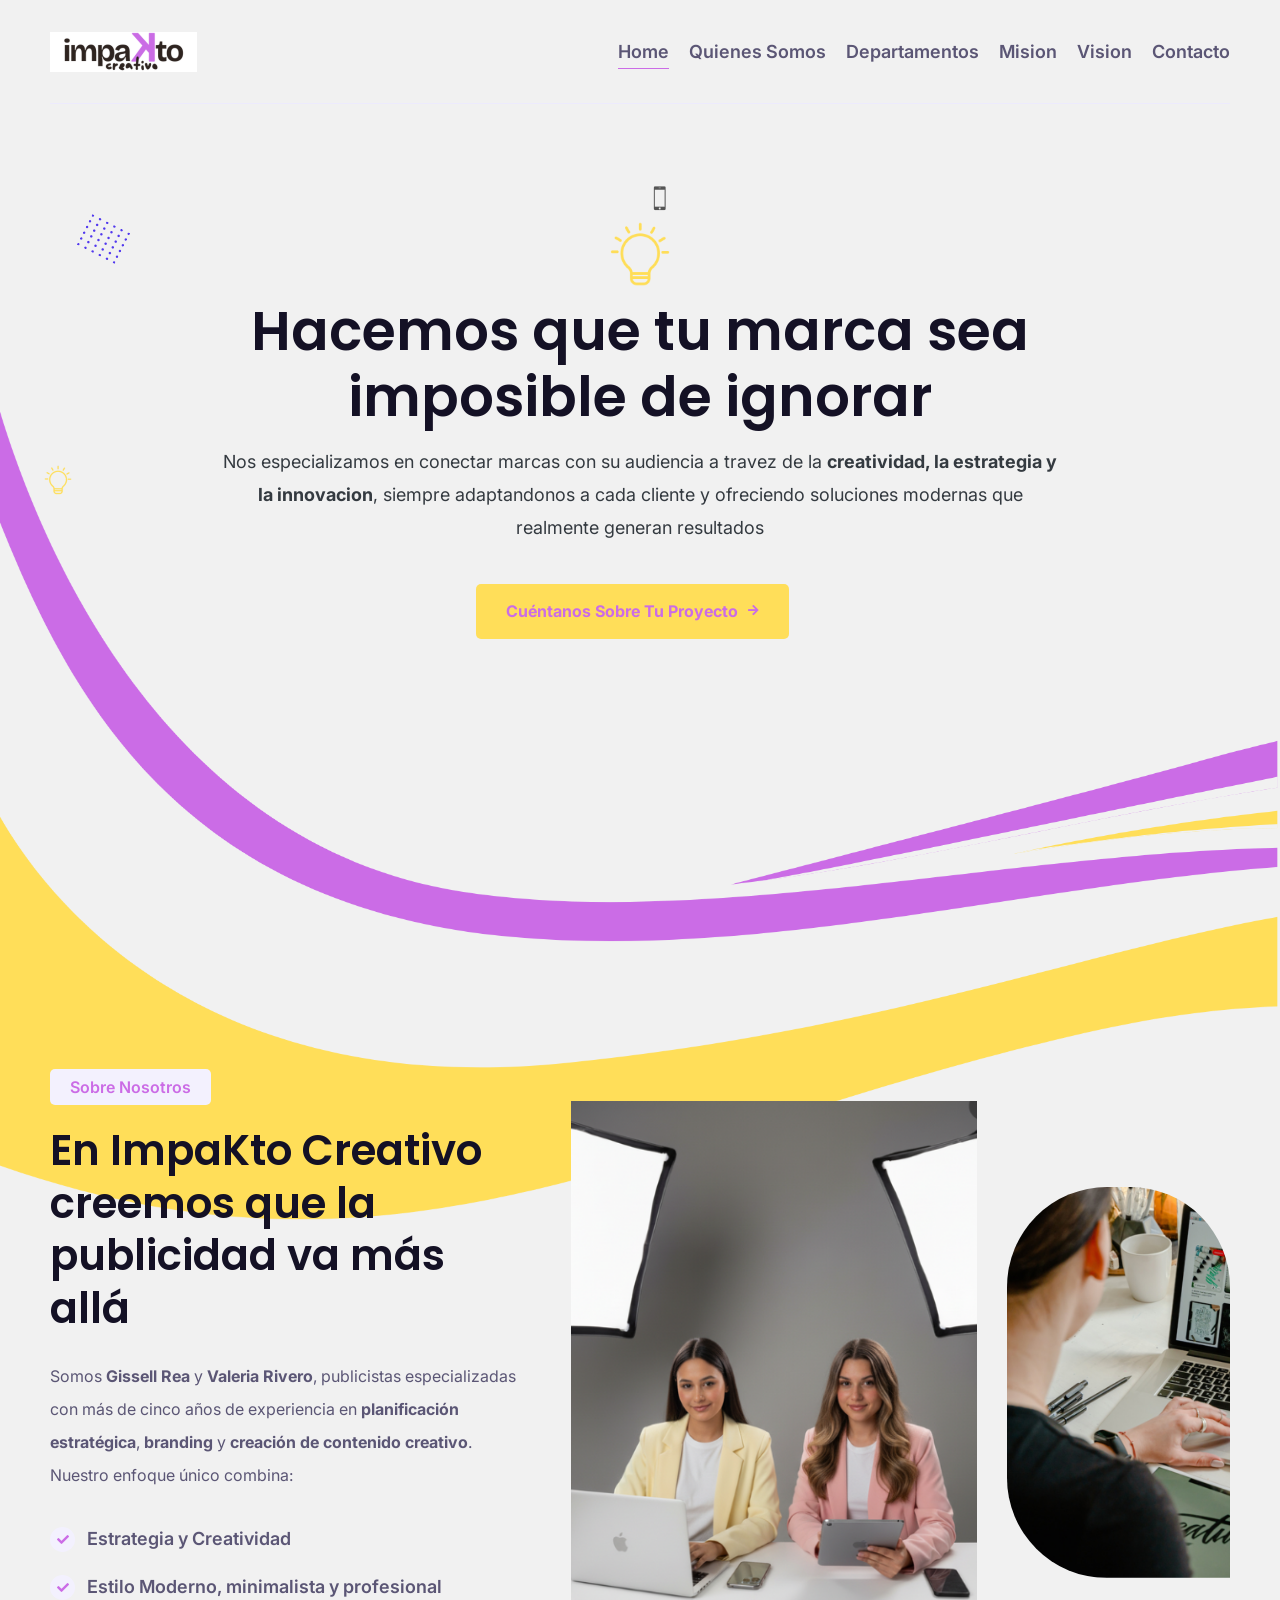
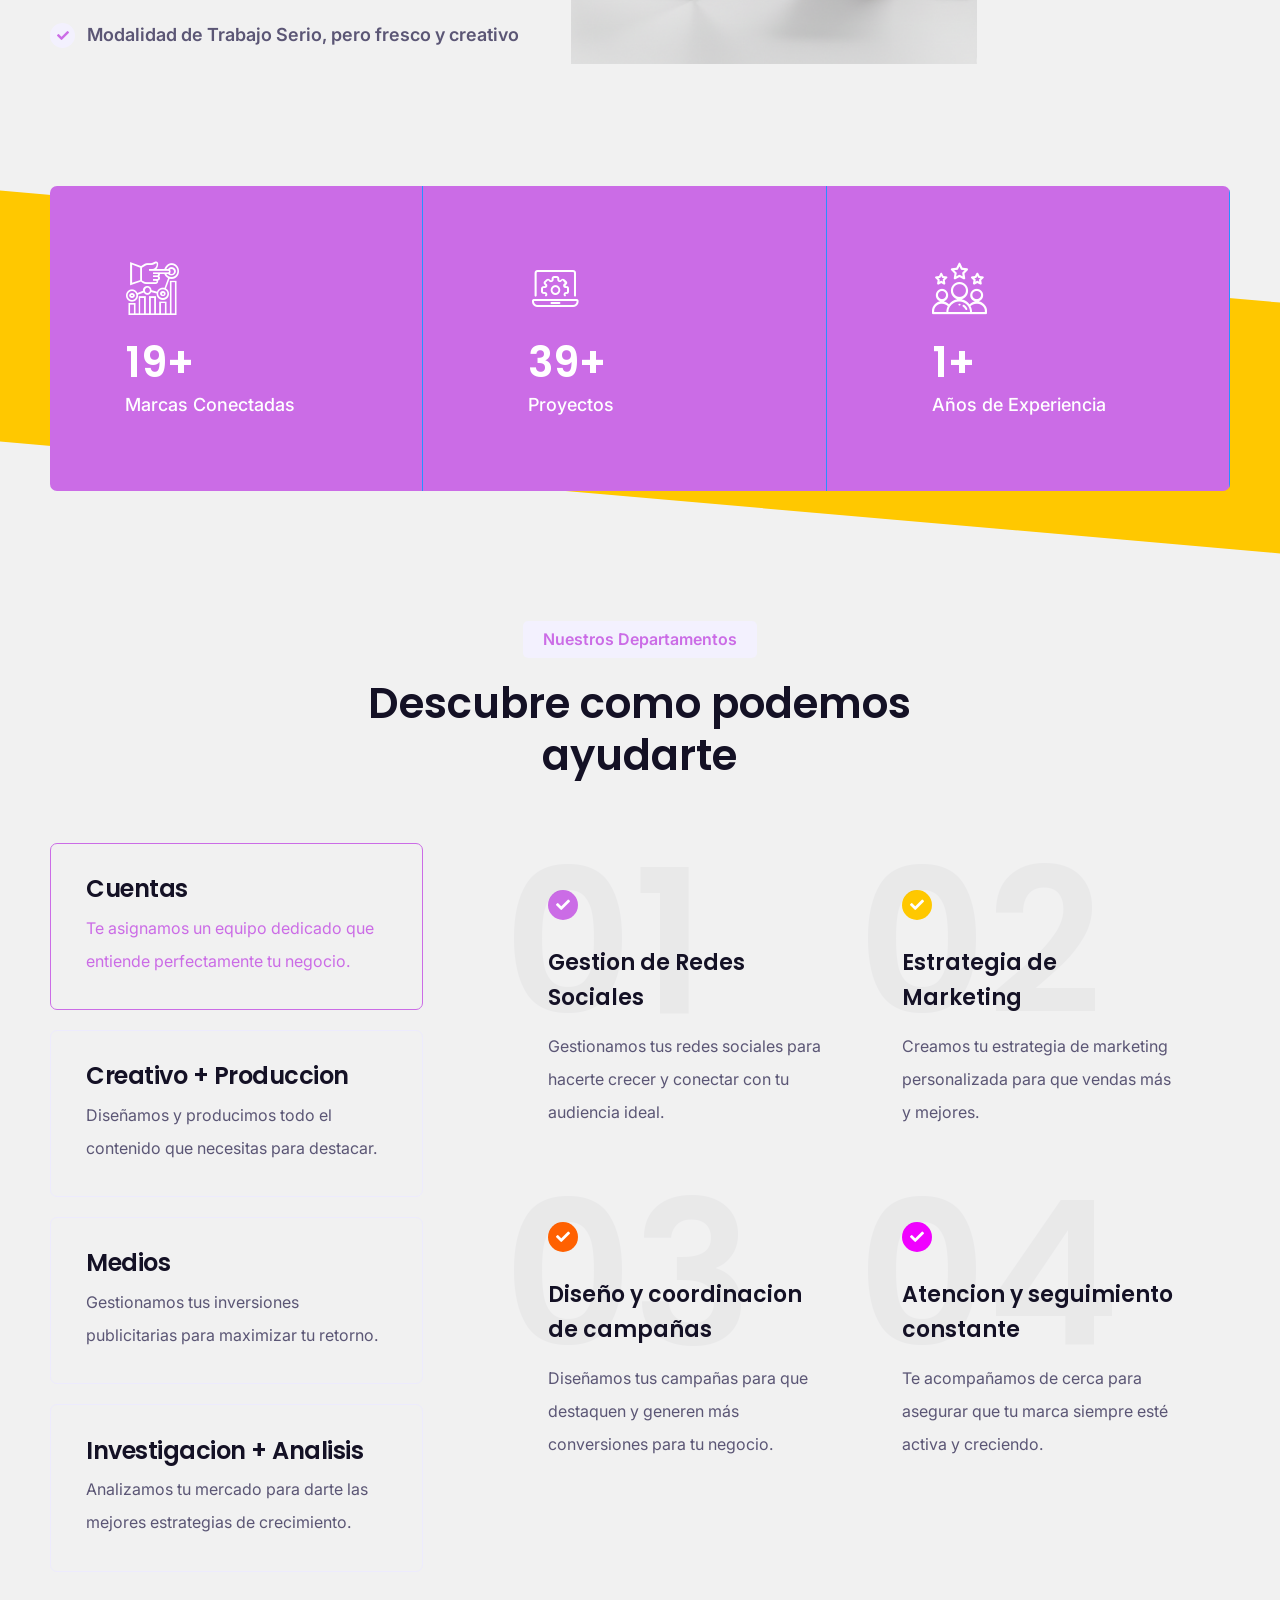
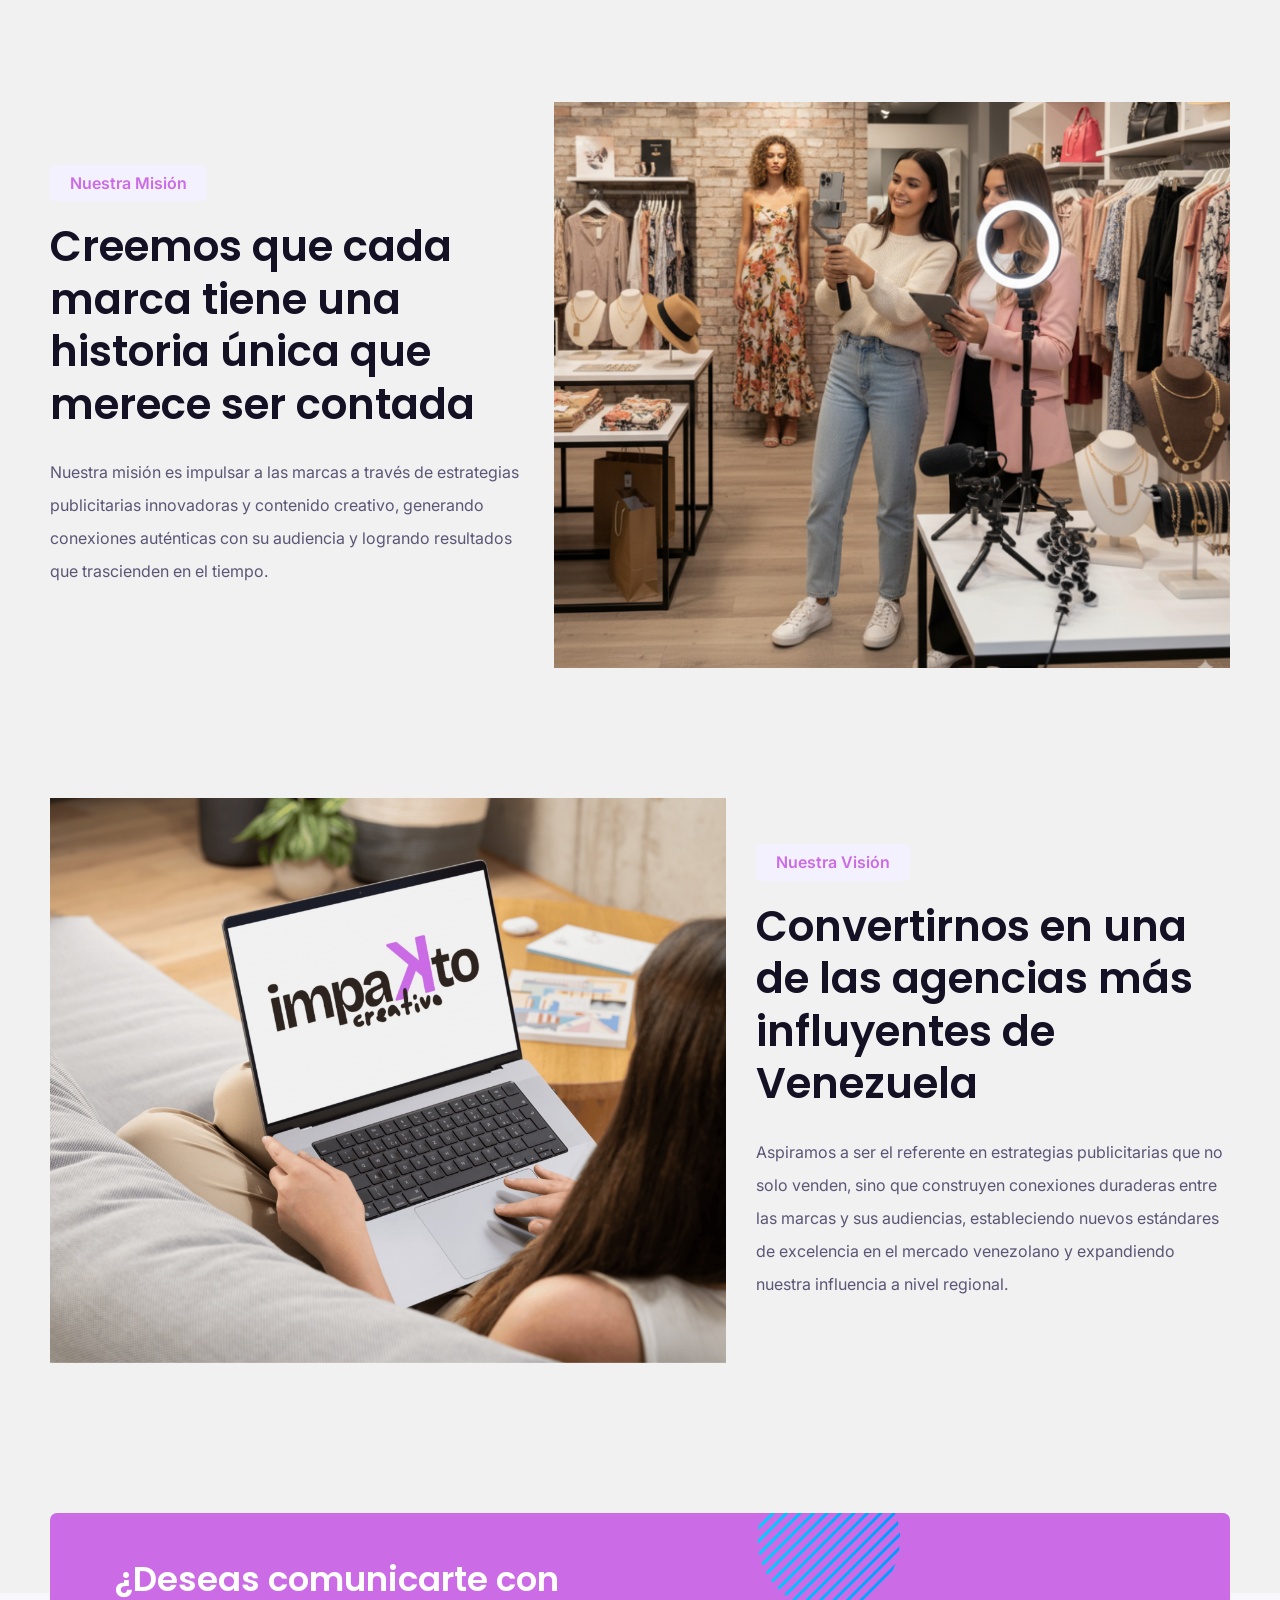
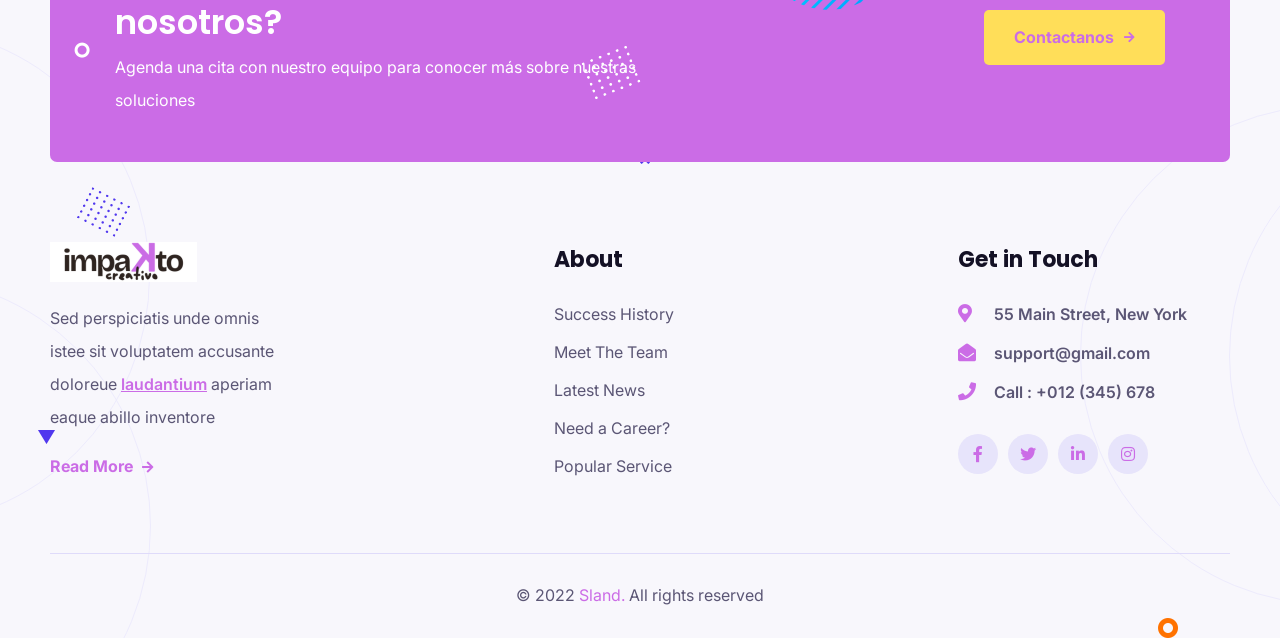
==== index.html @ 9c2e34f5 "fix" ====
<!DOCTYPE html>
<html lang="zxx">

<head>
    <!--====== Required meta tags ======-->
    <meta charset="utf-8" />
    <meta http-equiv="x-ua-compatible" content="ie=edge" />
    <meta name="description" content="" />
    <meta name="viewport" content="width=device-width, initial-scale=1, shrink-to-fit=no" />

    <!--====== Title ======-->
    <title>Sland - HTML Template || Home</title>
    <!--====== Favicon Icon ======-->
    <link rel="shortcut icon" href="assets/images/favicon.png" type="image/x-icon">
    <!--====== Google Fonts ======-->
    <link href="https://fonts.googleapis.com/css2?family=Inter:wght@400;500;600;700&family=Poppins:wght@400;600;700&display=swap" rel="stylesheet">
    <!--====== Font Awesome ======-->
    <link rel="stylesheet" href="assets/css/fontawesome.5.9.0.min.css">
    <!--====== Flaticon CSS ======-->
    <link rel="stylesheet" href="assets/css/flaticon.css">
    <!--====== Bootstrap css ======-->
    <link rel="stylesheet" href="assets/css/bootstrap.4.5.3.min.css">
    <!--====== Magnific Popup ======-->
    <link rel="stylesheet" href="assets/css/magnific-popup.css">
    <!--====== Slick Slider ======-->
    <link rel="stylesheet" href="assets/css/slick.css">
    <!--====== Animate CSS ======-->
    <link rel="stylesheet" href="assets/css/animate.min.css">
    <!--====== Nice Select ======-->
    <link rel="stylesheet" href="assets/css/nice-select.css">
    <!--====== Padding Margin ======-->
    <link rel="stylesheet" href="assets/css/spacing.min.css">
    <!--====== Menu css ======-->
    <link rel="stylesheet" href="assets/css/menu.css">
    <!--====== Main css ======-->
    <link rel="stylesheet" href="assets/css/style.css">
    <!--====== Responsive css ======-->
    <link rel="stylesheet" href="assets/css/responsive.css">

</head>

<body>
    <div class="page-wrapper">

        <!-- Preloader -->
        <div class="preloader"></div>


        <!--====== Header Part Start ======-->
        <header class="main-header">

            <!--Header-Upper-->
            <div class="header-upper">
                <div class="container clearfix">
                    <div class="header-inner py-20">
                        <div class="logo-outer">
                            <div class="logo"><a href="index.html"><img src="assets/images/custom/logo2.png" alt="Logo"></a></div>
                        </div>

                        <div class="nav-outer clearfix">
                            <!-- Main Menu -->
                            <nav class="main-menu navbar-expand-lg">
                                <div class="navbar-header">
                                    <div class="logo-mobile"><a href="index.html"><img src="assets/images/logos/logo.png" alt="Logo"></a></div>
                                    <!-- Toggle Button -->
                                    <button type="button" class="navbar-toggle" data-toggle="collapse" data-target=".navbar-collapse" aria-controls="main-menu">
                                        <span class="icon-bar"></span>
                                        <span class="icon-bar"></span>
                                        <span class="icon-bar"></span>
                                    </button>
                                </div>

                                <div class="navbar-collapse collapse clearfix" id="main-menu">
                                    <ul class="navigation clearfix">
                                        <li class="current"><a href="#home" class="page-scroll active">Home</a></li>
                                        <li><a href="#about" class="page-scroll active">Quienes Somos</a></li>
                                        <li><a href="#departments" class="page-scroll">Departamentos</a></li>
                                        <li ><a href="#service" class="page-scroll">Mision</a></li>
                                        <li ><a href="#testimonial" class="page-scroll">Vision</a></li>
                                        <li><a href="#blog" class="page-scroll">Contacto</a></li>
                                    </ul>
                                </div>

                            </nav>
                            <!-- Main Menu End-->
                        </div>
                    </div>
                </div>
            </div>
            <!--End Header Upper-->

        </header>
        <!--====== Header Part End ======-->


        <!--====== Hero Section Start ======-->
        <section class="hero-section rel z-2 pt-210 pb-75" id="home">
            <div class="container">
                <div class="row justify-content-center">
                    <div class="col-xl-9">
                        <div class="hero-content-two text-center text-dark rpt-20">
                            <img src="assets/images/custom/icon.PNG" alt="Logo" style="width: 10%;">
                            <h1 class="mb-15 wow fadeInUp delay-0-4s">Hacemos que tu marca sea imposible de ignorar</h1>
                            <p class="wow fadeInUp delay-0-5s">Nos especializamos en conectar marcas con su audiencia a travez de la <b>creatividad, la estrategia y la innovacion</b>, siempre adaptandonos a cada cliente y ofreciendo soluciones modernas que realmente generan resultados</p>
                            <div class="hero-btns mt-40 wow fadeInUp delay-0-8s">
                                <a href="https://wa.link/kxqw6q" target="_blank" class="theme-btn style-one">Cuéntanos sobre tu proyecto <i class="fas fa-arrow-right"></i></a>
                            </div>
                        </div>
                    </div>
                </div>
            </div>
            <img class="dots-shape" src="assets/images/shapes/dots.png" alt="Shape">
            <img class="tringle-shape" src="assets/images/custom/icon-low.png" alt="Shape">
            <img class="close-shape" src="assets/images/custom/icon-low2.png" alt="Shape">
        </section>
        <!--====== Hero Section End ======-->


        <!--====== Partners Section Start ======-->
        <section class="partners-section rel z-1 rpt-150 pb-90 rpb-60 mt-5" style="padding-top: 350px;" id="about">
            <div class="container">
                <div class="row align-items-center">
                    <div class="col-xl-5 col-lg-6">
                        <div class="about-page-content rmb-65 wow fadeInLeft delay-0-2s">
                            <div class="section-title mb-25">
                                <span class="sub-title">Sobre Nosotros</span>
                                <h2>En ImpaKto Creativo creemos que la publicidad va más allá</h2>
                            </div>
                            <p>Somos <b>Gissell Rea</b> y <b>Valeria Rivero</b>, publicistas especializadas con más de cinco años de experiencia en <b>planificación estratégica</b>, <b>branding</b> y <b>creación de contenido creativo</b>. Nuestro enfoque único combina:</p>
                            <ul class="list-style-one mt-30 mb-45">
                                <li>Estrategia y Creatividad</li>
                                <li>Estilo Moderno, minimalista y profesional</li>
                                <li>Modalidad de Trabajo Serio, pero fresco y creativo</li>
                            </ul>
                        </div>
                    </div>
                    <div class="col-xl-7 col-lg-6">
                        <div class="about-page-images justify-content-lg-end wow fadeInRight delay-0-2s">
                            <img src="assets/images/custom/banner1.png" alt="About">
                            <img src="assets/images/custom/banner2.png" alt="About">
                        </div>
                    </div>
                </div>
            </div>
            <div class="hero-about-bg">
                <img src="assets/images/custom/hero-banner.png" alt="Background">
            </div>
        </section>
        <!--====== Partners Section End ======-->
        <!--====== Counter Section Start ======-->
        <div class="counter-section-two rel z-2">
            <div class="container">
                <div class="counter-inner-two text-white rel z-3" style="background-image: url(assets/images/shapes/counter-bg.png);">
                    <div class="row">
                        <div class="col-xl-4 col-md-12" style="background: #cb6ce6 !important;">
                            <div class="success-item style-two wow fadeInUp delay-0-2s">
                               <i class="flaticon-market"></i>
                                <span class="count-text" data-speed="3000" data-stop="50">0</span>
                                <p>Marcas Conectadas</p>
                            </div>
                        </div>
                        <div class="col-xl-4 col-md-12" style="background: #cb6ce6 !important;">
                            <div class="success-item style-two wow fadeInUp delay-0-4s">
                               <i class="flaticon-software"></i>
                                <span class="count-text" data-speed="3000" data-stop="100">0</span>
                                <p>Proyectos</p>
                            </div>
                        </div>
                        <div class="col-xl-4 col-md-12" style="background: #cb6ce6 !important;">
                            <div class="success-item style-two wow fadeInUp delay-0-8s">
                               <i class="flaticon-group"></i>
                                <span class="count-text" data-speed="3000" data-stop="5">0</span>
                                <p>Años de Experiencia</p>
                            </div>
                        </div>
                    </div>
                    <div class="white-circle">
                        <img src="assets/images/shapes/white-circle.png" alt="White Circle">
                    </div>
                </div>
            </div>
            <div class="bg-yellow-shape"></div>
        </div>
        <!--====== Counter Section End ======-->



         <!--====== Services Solutions Start ======-->
         <section class="services-solutions rel z-1 py-130 rpy-100" id="departments">
            <div class="container">
               <div class="row justify-content-center text-center">
                   <div class="col-xl-7 col-lg-8 col-md-10">
                       <div class="section-title mb-60">
                            <span class="sub-title">Nuestros Departamentos</span>
                            <h2>Descubre como podemos ayudarte</h2>
                        </div>
                   </div>
               </div>
                <div class="solutions-tab">
                    <div class="row">
                        <div class="col-xl-4">
                            <ul class="nav solutions-tab-nav nav-pills flex-xl-column nav-fill mb-50 wow fadeInUp delay-0-2s">
                                <li class="nav-item">
                                    <a class="nav-link active" data-toggle="tab" href="#watching">
                                        <i class="flaticon-play-button"></i>
                                        <div class="content">
                                             <h3>Cuentas</h3>
                                             <p>Te asignamos un equipo dedicado que entiende perfectamente tu negocio.</p>
                                        </div>
                                    </a>
                                </li>
                                <li class="nav-item">
                                    <a class="nav-link" data-toggle="tab" href="#sharing">
                                        <i class="flaticon-sharing"></i>
                                        <div class="content">
                                             <h3>Creativo + Produccion</h3>
                                             <p>Diseñamos y producimos todo el contenido que necesitas para destacar.</p>
                                        </div>
                                    </a>
                                </li>
                                <li class="nav-item">
                                    <a class="nav-link" data-toggle="tab" href="#editing">
                                        <i class="flaticon-edit"></i>
                                        <div class="content">
                                             <h3>Medios</h3>
                                             <p>Gestionamos tus inversiones publicitarias para maximizar tu retorno.</p>
                                        </div>
                                    </a>
                                </li>
                                <li class="nav-item">
                                    <a class="nav-link" data-toggle="tab" href="#comments">
                                        <i class="flaticon-chat"></i>
                                        <div class="content">
                                             <h3>Investigacion + Analisis</h3>
                                             <p>Analizamos tu mercado para darte las mejores estrategias de crecimiento.</p>
                                        </div>
                                    </a>
                                </li>
                            </ul>
                                    </div>
                        <div class="col-xl-8">
                            <div class="tab-content solutions-tab-content wow fadeInUp delay-0-4s m-0">
                                <div class="tab-pane fade show active" id="watching">
                                    <div class="container">
                                        <div class="row align-items-center">
                                            <div class="col-xl-6 col-md-6">
                                                <div class="solution-item-two">
                                                    <span class="number">01</span>
                                                    <i class="fas fa-check"></i>
                                                    <h4>Gestion de Redes Sociales</h4>
                                                    <p>Gestionamos tus redes sociales para hacerte crecer y conectar con tu audiencia ideal.</p>
                        </div>
                    </div>
                                            <div class="col-xl-6 col-md-6">
                                                <div class="solution-item-two color-two">
                                                    <span class="number">02</span>
                                                    <i class="fas fa-check"></i>
                                                    <h4>Estrategia de Marketing</h4>
                                                    <p>Creamos tu estrategia de marketing personalizada para que vendas más y mejores.</p>
                        </div>
                    </div>
                                            <div class="col-xl-6 col-md-6">
                                                <div class="solution-item-two color-three">
                                                    <span class="number">03</span>
                                                    <i class="fas fa-check"></i>
                                                    <h4>Diseño y coordinacion de campañas</h4>
                                                    <p>Diseñamos tus campañas para que destaquen y generen más conversiones para tu negocio.</p>
                </div>
            </div>
                                            <div class="col-xl-6 col-md-6">
                                                <div class="solution-item-two color-four">
                                                    <span class="number">04</span>
                                                    <i class="fas fa-check"></i>
                                                    <h4>Atencion y seguimiento constante</h4>
                                                    <p>Te acompañamos de cerca para asegurar que tu marca siempre esté activa y creciendo.</p>
                        </div>
                   </div>
               </div>
                                    </div>
                                </div>
                                <div class="tab-pane fade" id="sharing">
                                    <div class="container">
                                        <div class="row align-items-center">
                                            <div class="col-xl-6 col-md-6">
                                                <div class="solution-item-two">
                                                    <span class="number">01</span>
                                                    <i class="fas fa-check"></i>
                                                    <h4>Diseño Grafico</h4>
                                                    <p>Creamos diseños que se destacan y conectan con tu audiencia, incluyendo branding, logos y artes para redes sociales.</p>
                                                </div>
                                            </div>
                                            <div class="col-xl-6 col-md-6">
                                                <div class="solution-item-two color-two">
                                                    <span class="number">02</span>
                                                    <i class="fas fa-check"></i>
                                                    <h4>Creacion de marca</h4>
                                                    <p>Creamos una marca única y memorable que se identifique con tu negocio, desde el nombre hasta el branding completo y slogan.</p>
                                                </div>
                                            </div>
                                            <div class="col-xl-6 col-md-6">
                                                <div class="solution-item-two color-three">
                                                    <span class="number">03</span>
                                                    <i class="fas fa-check"></i>
                                                    <h4>Producción Audiovisual</h4>
                                                    <p>Producimos fotografías y videos profesionales que conectan e impactan con tu audiencia.</p>
                                                </div>
                                            </div>
                                            <div class="col-xl-6 col-md-6">
                                                <div class="solution-item-two color-four">
                                                    <span class="number">04</span>
                                                    <i class="fas fa-check"></i>
                                                    <h4>Contenido para Redes Sociales</h4>
                                                    <p>Creamos contenido para redes sociales que se adapte a tu marca y audiencia, desde posts hasta stories y reels.</p>
                                    </div>
                                </div>
                            </div>
                                    </div>
                                </div>
                                <div class="tab-pane fade" id="editing">
                                    <div class="container">
                                        <div class="row align-items-center">
                                            <div class="col-xl-6 col-md-6">
                                                <div class="solution-item-two">
                                                    <span class="number">01</span>
                                                    <i class="fas fa-check"></i>
                                                    <h4>Planificacion de Medios Digitales y Tradicionales</h4>
                                                    <p>Desarrollamos estrategias integrales que combinan medios digitales y tradicionales para maximizar el alcance de tu marca y generar mayor impacto en tu audiencia objetivo.</p>
                                    </div>
                                </div>
                                            <div class="col-xl-6 col-md-6">
                                                <div class="solution-item-two color-two">
                                                    <span class="number">02</span>
                                                    <i class="fas fa-check"></i>
                                                    <h4>Alianzas con Medios de Comunicacion</h4>
                                                    <p>Establecemos relaciones estratégicas con los principales medios de comunicación para garantizar que tu mensaje llegue a la audiencia correcta en el momento perfecto.</p>
                            </div>
                        </div>
                                            <div class="col-xl-6 col-md-6">
                                                <div class="solution-item-two color-three">
                                                    <span class="number">03</span>
                                                    <i class="fas fa-check"></i>
                                                    <h4>Optimizacion y seguimiento de campañas</h4>
                                                    <p>Monitoreamos constantemente el rendimiento de tus campañas publicitarias y realizamos ajustes en tiempo real para optimizar resultados y maximizar tu retorno de inversión.</p>
                                    </div>
                                </div>
                                            <div class="col-xl-6 col-md-6">
                                                <div class="solution-item-two color-four">
                                                    <span class="number">04</span>
                                                    <i class="fas fa-check"></i>
                                                    <h4>Compra de espacios publicitarios</h4>
                                                    <p>Negociamos y adquirimos los mejores espacios publicitarios en medios digitales y tradicionales, asegurando la mejor relación calidad-precio para tu presupuesto publicitario.</p>
                                    </div>
                                </div>
                            </div>
                                    </div>
                                </div>
                                <div class="tab-pane fade" id="comments">
                                    <div class="container">
                                        <div class="row align-items-center">
                                            <div class="col-xl-6 col-md-6">
                                                <div class="solution-item-two">
                                                    <span class="number">01</span>
                                                    <i class="fas fa-check"></i>
                                                    <h4>Investigacion de mercado, tendencias y competencia</h4>
                                                    <p>Realizamos estudios profundos del mercado, analizamos las tendencias actuales y evaluamos a la competencia para identificar oportunidades únicas que posicionen tu marca estratégicamente.</p>
                                                </div>
                                            </div>
                                            <div class="col-xl-6 col-md-6">
                                                <div class="solution-item-two color-two">
                                                    <span class="number">02</span>
                                                    <i class="fas fa-check"></i>
                                                    <h4>Analisis de resultados y metricas digitales</h4>
                                                    <p>Interpretamos datos y métricas clave de tus campañas digitales para medir el rendimiento real y proporcionar insights accionables que impulsen el crecimiento de tu negocio.</p>
                                    </div>
                                </div>
                                            <div class="col-xl-6 col-md-6">
                                                <div class="solution-item-two color-three">
                                                    <span class="number">03</span>
                                                    <i class="fas fa-check"></i>
                                                    <h4>Diagnostico de efectividad de estrategias</h4>
                                                    <p>Evaluamos la efectividad de tus estrategias actuales, identificamos fortalezas y debilidades, y determinamos qué está funcionando y qué necesita ser optimizado para mejores resultados.</p>
                            </div>
                        </div>
                                            <div class="col-xl-6 col-md-6">
                                                <div class="solution-item-two color-four">
                                                    <span class="number">04</span>
                                                    <i class="fas fa-check"></i>
                                                    <h4>Recomendaciones para la mejora continua</h4>
                                                    <p>Proporcionamos recomendaciones estratégicas basadas en datos para implementar mejoras continuas que optimicen el rendimiento y garanticen el crecimiento sostenible de tu marca.</p>
                                                </div>
                                    </div>
                                </div>
                                    </div>
                                </div>
                            </div>
                        </div>
                    </div>
                </div>
            </div>
        </section>
        <!--====== Services Solutions End ======-->

        <!--====== Core Features Start ======-->
        <section class="core-features rel z-1 pb-130 rpb-100">
            <div class="container">
                <div class="row align-items-center">
                    <div class="col-xl-5 col-lg-6">
                        <div class="core-feature-content rmb-55 wow fadeInLeft delay-0-2s">
                            <div class="section-title mb-25">
                                <span class="sub-title">Nuestra Misión</span>
                                <h2>Creemos que cada marca tiene una historia única que merece ser contada</h2>
                            </div>
                            <p>Nuestra misión es impulsar a las marcas a través de estrategias publicitarias innovadoras y contenido creativo, generando conexiones auténticas con su audiencia y logrando resultados que trascienden en el tiempo.</p>
                        </div>
                    </div>
                    <div class="col-xl-7 col-lg-6">
                        <div class="core-feature-image text-lg-right wow fadeInRight delay-0-2s">
                            <img src="assets/images/custom/mision.png" alt="Feature">
                        </div>
                    </div>
                </div>
            </div>
        </section>
        <!--====== Core Features End ======-->
        
        
        <!--====== About Section Start ======-->
        <section class="core-features rel z-1 pb-130 rpb-100">
            <div class="container">
                <div class="row align-items-center">
                    <div class="col-xl-7 col-lg-6">
                        <div class="core-feature-content rmb-55 wow fadeInLeft delay-0-2s">
                            <img src="assets/images/custom/vision.jpg" alt="Feature">
                        </div>
                    </div>
                    <div class="col-xl-5 col-lg-6">
                        <div class="core-feature-image text-lg-left wow fadeInRight delay-0-2s">
                            <div class="section-title mb-25">
                                <span class="sub-title">Nuestra Visión</span>
                                <h2>Convertirnos en una de las agencias más influyentes de Venezuela</h2>
                            </div>
                            <p>Aspiramos a ser el referente en estrategias publicitarias que no solo venden, sino que construyen conexiones duraderas entre las marcas y sus audiencias, estableciendo nuevos estándares de excelencia en el mercado venezolano y expandiendo nuestra influencia a nivel regional.</p>
                        </div>
                    </div>
                </div>
            </div>
        </section>
        <!--====== About Section End ======-->

       
        <!--====== Footer Section Start ======-->
        <footer class="footer-section bg-lighter rel z-1 mt-100">
            <div class="container">
               <div class="call-to-action bgs-cover text-white rel z-1" style="background-color: #cb6ce6;">
                    <div class="row align-items-center">
                        <div class="col-xl-7 col-lg-6">
                            <div class="section-title mb-20">
                                <h2>¿Deseas comunicarte con nosotros?</h2>
                                <p>Agenda una cita con nuestro equipo para conocer más sobre nuestras soluciones</p>
                            </div>
                        </div>
                        <div class="col-xl-5 col-lg-6">
                            <div class="call-to-action-btns text-xl-right mb-20">
                                <a href="https://wa.link/kxqw6q" target="_blank" class="theme-btn style-two rmb-15" style="background-color: #ffde59 !important; color: #cb6ce6 !important;">Contactanos <i class="fas fa-arrow-right"></i></a>
                            </div>
                        </div>
                    </div>
                    <img class="white-circle" src="assets/images/shapes/white-circle.png" alt="White Circle">
                    <img class="white-dots slideUpRight" src="assets/images/shapes/white-dots.png" alt="shape">
                    <img class="white-dots-circle slideLeftRight" src="assets/images/shapes/white-dots-circle.png" alt="shape">
                </div>
                
                <div class="row justify-content-between">
                    <div class="col-xl-3 col-sm-6 col-7 col-small">
                        <div class="footer-widget about-widget">
                            <div class="footer-logo mb-20">
                                <a href="index.html"><img src="assets/images/custom/logo2.png" alt="Logo"></a>
                            </div>
                            <p>Sed perspiciatis unde omnis istee sit voluptatem accusante doloreue <b>laudantium</b> aperiam eaque abillo inventore</p>
                            <a href="about.html" class="read-more">Read More <i class="fas fa-arrow-right"></i></a>
                        </div>
                    </div>
                    <div class="col-xl-2 col-sm-4 col-5 col-small">
                        <div class="footer-widget link-widget">
                            <h4 class="footer-title">About</h4>
                            <ul class="list-style-two">
                                <li><a href="projects.html">Success History</a></li>
                                <li><a href="team-details.html">Meet The Team</a></li>
                                <li><a href="blog.html">Latest News</a></li>
                                <li><a href="contact.html">Need a Career?</a></li>
                                <li><a href="single-service.html">Popular Service</a></li>
                            </ul>
                        </div>
                    </div>
                    <div class="col-xl-3 col-md-4">
                        <div class="footer-widget contact-widget">
                            <h4 class="footer-title">Get in Touch</h4>
                            <ul class="list-style-three">
                                <li><i class="fas fa-map-marker-alt"></i> 55 Main Street, New York</li>
                                <li><i class="fas fa-envelope-open"></i> <a href="mailto:support@gmail.com">support@gmail.com</a></li>
                                <li><i class="fas fa-phone"></i> Call : <a href="callto:+012(345)678">+012 (345) 678</a></li>
                            </ul>
                            <div class="social-style-one mt-25">
                                <a href="#"><i class="fab fa-facebook-f"></i></a>
                                <a href="#"><i class="fab fa-twitter"></i></a>
                                <a href="#"><i class="fab fa-linkedin-in"></i></a>
                                <a href="#"><i class="fab fa-instagram"></i></a>
                            </div>
                        </div>
                    </div>
                </div>
                <div class="copyright-area text-center">
                    <p>© 2022 <a href="index.html">Sland.</a> All rights reserved</p>
                </div>
            </div>
            <img class="dots-shape" src="assets/images/shapes/dots.png" alt="Shape">
            <img class="tringle-shape" src="assets/images/shapes/tringle.png" alt="Shape">
            <img class="close-shape" src="assets/images/shapes/close.png" alt="Shape">
            <img class="circle-shape" src="assets/images/shapes/circle.png" alt="Shape">
            <div class="left-circles"></div>
            <div class="right-circles"></div>
        </footer>
        <!--====== Footer Section End ======-->

    </div>
    <!--End pagewrapper-->


    <!-- Scroll Top Button -->
    <button class="scroll-top scroll-to-target" data-target="html"><span class="fa fa-angle-up"></span></button>


    <!--====== Jquery ======-->
    <script src="assets/js/jquery-3.6.0.min.js"></script>
    <!--====== Bootstrap ======-->
    <script src="assets/js/bootstrap.4.5.3.min.js"></script>
    <!--====== Appear js ======-->
    <script src="assets/js/appear.js"></script>
    <!--====== WOW js ======-->
    <script src="assets/js/wow.min.js"></script>
    <!--====== Isotope ======-->
    <script src="assets/js/isotope.pkgd.min.js"></script>
    <!--====== Circle Progress ======-->
    <script src="assets/js/circle-progress.min.js"></script>
    <!--====== Image loaded ======-->
    <script src="assets/js/imagesloaded.pkgd.min.js"></script>
    <!--====== Nice Select ======-->
    <script src="assets/js/jquery.nice-select.min.js"></script>
    <!--====== Magnific ======-->
    <script src="assets/js/jquery.magnific-popup.min.js"></script>
    <!--====== Slick Slider ======-->
    <script src="assets/js/slick.min.js"></script>
    <!--====== Main JS ======-->
    <script src="assets/js/script.js"></script>

</body>

</html>
---- assets/css/spacing.min.css ----
/****************************************************** */
/****************  Padding Margin Spacing ************* */
/****************************************************** */
.p-5{padding:5px!important}.p-10{padding:10px}.p-15{padding:15px}.p-20{padding:20px}.p-25{padding:25px}.p-30{padding:30px}.p-35{padding:35px}.p-40{padding:40px}.p-45{padding:45px}.p-50{padding:50px}.p-55{padding:55px}.p-60{padding:60px}.p-65{padding:65px}.p-70{padding:70px}.p-75{padding:75px}.p-80{padding:80px}.p-85{padding:85px}.p-90{padding:90px}.p-95{padding:95px}.p-100{padding:100px}.p-105{padding:105px}.p-110{padding:110px}.p-115{padding:115px}.p-120{padding:120px}.p-125{padding:125px}.p-130{padding:130px}.p-135{padding:135px}.p-140{padding:140px}.p-145{padding:145px}.p-150{padding:150px}.p-155{padding:155px}.p-160{padding:160px}.p-165{padding:165px}.p-170{padding:170px}.p-175{padding:175px}.p-180{padding:180px}.p-185{padding:185px}.p-190{padding:190px}.p-195{padding:195px}.p-200{padding:200px}.p-205{padding:205px}.p-210{padding:210px}.p-215{padding:215px}.p-220{padding:220px}.p-225{padding:225px}.p-230{padding:230px}.p-235{padding:235px}.p-240{padding:240px}.p-245{padding:245px}.p-250{padding:250px}.pt-5,.py-5{padding-top:5px!important}.pt-10,.py-10{padding-top:10px}.pt-15,.py-15{padding-top:15px}.pt-20,.py-20{padding-top:20px}.pt-25,.py-25{padding-top:25px}.pt-30,.py-30{padding-top:30px}.pt-35,.py-35{padding-top:35px}.pt-40,.py-40{padding-top:40px}.pt-45,.py-45{padding-top:45px}.pt-50,.py-50{padding-top:50px}.pt-55,.py-55{padding-top:55px}.pt-60,.py-60{padding-top:60px}.pt-65,.py-65{padding-top:65px}.pt-70,.py-70{padding-top:70px}.pt-75,.py-75{padding-top:75px}.pt-80,.py-80{padding-top:80px}.pt-85,.py-85{padding-top:85px}.pt-90,.py-90{padding-top:90px}.pt-95,.py-95{padding-top:95px}.pt-100,.py-100{padding-top:100px}.pt-105,.py-105{padding-top:105px}.pt-110,.py-110{padding-top:110px}.pt-115,.py-115{padding-top:115px}.pt-120,.py-120{padding-top:120px}.pt-125,.py-125{padding-top:125px}.pt-130,.py-130{padding-top:130px}.pt-135,.py-135{padding-top:135px}.pt-140,.py-140{padding-top:140px}.pt-145,.py-145{padding-top:145px}.pt-150,.py-150{padding-top:150px}.pt-155,.py-155{padding-top:155px}.pt-160,.py-160{padding-top:160px}.pt-165,.py-165{padding-top:165px}.pt-170,.py-170{padding-top:170px}.pt-175,.py-175{padding-top:175px}.pt-180,.py-180{padding-top:180px}.pt-185,.py-185{padding-top:185px}.pt-190,.py-190{padding-top:190px}.pt-195,.py-195{padding-top:195px}.pt-200,.py-200{padding-top:200px}.pt-205,.py-205{padding-top:205px}.pt-210,.py-210{padding-top:210px}.pt-215,.py-215{padding-top:215px}.pt-220,.py-220{padding-top:220px}.pt-225,.py-225{padding-top:225px}.pt-230,.py-230{padding-top:230px}.pt-235,.py-235{padding-top:235px}.pt-240,.py-240{padding-top:240px}.pt-245,.py-245{padding-top:245px}.pt-250,.py-250{padding-top:250px}.pb-5,.py-5{padding-bottom:5px!important}.pb-10,.py-10{padding-bottom:10px}.pb-15,.py-15{padding-bottom:15px}.pb-20,.py-20{padding-bottom:20px}.pb-25,.py-25{padding-bottom:25px}.pb-30,.py-30{padding-bottom:30px}.pb-35,.py-35{padding-bottom:35px}.pb-40,.py-40{padding-bottom:40px}.pb-45,.py-45{padding-bottom:45px}.pb-50,.py-50{padding-bottom:50px}.pb-55,.py-55{padding-bottom:55px}.pb-60,.py-60{padding-bottom:60px}.pb-65,.py-65{padding-bottom:65px}.pb-70,.py-70{padding-bottom:70px}.pb-75,.py-75{padding-bottom:75px}.pb-80,.py-80{padding-bottom:80px}.pb-85,.py-85{padding-bottom:85px}.pb-90,.py-90{padding-bottom:90px}.pb-95,.py-95{padding-bottom:95px}.pb-100,.py-100{padding-bottom:100px}.pb-105,.py-105{padding-bottom:105px}.pb-110,.py-110{padding-bottom:110px}.pb-115,.py-115{padding-bottom:115px}.pb-120,.py-120{padding-bottom:120px}.pb-125,.py-125{padding-bottom:125px}.pb-130,.py-130{padding-bottom:130px}.pb-135,.py-135{padding-bottom:135px}.pb-140,.py-140{padding-bottom:140px}.pb-145,.py-145{padding-bottom:145px}.pb-150,.py-150{padding-bottom:150px}.pb-155,.py-155{padding-bottom:155px}.pb-160,.py-160{padding-bottom:160px}.pb-165,.py-165{padding-bottom:165px}.pb-170,.py-170{padding-bottom:170px}.pb-175,.py-175{padding-bottom:175px}.pb-180,.py-180{padding-bottom:180px}.pb-185,.py-185{padding-bottom:185px}.pb-190,.py-190{padding-bottom:190px}.pb-195,.py-195{padding-bottom:195px}.pb-200,.py-200{padding-bottom:200px}.pb-205,.py-205{padding-bottom:205px}.pb-210,.py-210{padding-bottom:210px}.pb-215,.py-215{padding-bottom:215px}.pb-220,.py-220{padding-bottom:220px}.pb-225,.py-225{padding-bottom:225px}.pb-230,.py-230{padding-bottom:230px}.pb-235,.py-235{padding-bottom:235px}.pb-240,.py-240{padding-bottom:240px}.pb-245,.py-245{padding-bottom:245px}.pb-250,.py-250{padding-bottom:250px}.m-5{margin:5px!important}.m-10{margin:10px}.m-15{margin:15px}.m-20{margin:20px}.m-25{margin:25px}.m-30{margin:30px}.m-35{margin:35px}.m-40{margin:40px}.m-45{margin:45px}.m-50{margin:50px}.m-55{margin:55px}.m-60{margin:60px}.m-65{margin:65px}.m-70{margin:70px}.m-75{margin:75px}.m-80{margin:80px}.m-85{margin:85px}.m-90{margin:90px}.m-95{margin:95px}.m-100{margin:100px}.m-105{margin:105px}.m-110{margin:110px}.m-115{margin:115px}.m-120{margin:120px}.m-125{margin:125px}.m-130{margin:130px}.m-135{margin:135px}.m-140{margin:140px}.m-145{margin:145px}.m-150{margin:150px}.m-155{margin:155px}.m-160{margin:160px}.m-165{margin:165px}.m-170{margin:170px}.m-175{margin:175px}.m-180{margin:180px}.m-185{margin:185px}.m-190{margin:190px}.m-195{margin:195px}.m-200{margin:200px}.m-205{margin:205px}.m-210{margin:210px}.m-215{margin:215px}.m-220{margin:220px}.m-225{margin:225px}.m-230{margin:230px}.m-235{margin:235px}.m-240{margin:240px}.m-245{margin:245px}.m-250{margin:250px}.mt-5,.my-5{margin-top:5px!important}.mt-10,.my-10{margin-top:10px}.mt-15,.my-15{margin-top:15px}.mt-20,.my-20{margin-top:20px}.mt-25,.my-25{margin-top:25px}.mt-30,.my-30{margin-top:30px}.mt-35,.my-35{margin-top:35px}.mt-40,.my-40{margin-top:40px}.mt-45,.my-45{margin-top:45px}.mt-50,.my-50{margin-top:50px}.mt-55,.my-55{margin-top:55px}.mt-60,.my-60{margin-top:60px}.mt-65,.my-65{margin-top:65px}.mt-70,.my-70{margin-top:70px}.mt-75,.my-75{margin-top:75px}.mt-80,.my-80{margin-top:80px}.mt-85,.my-85{margin-top:85px}.mt-90,.my-90{margin-top:90px}.mt-95,.my-95{margin-top:95px}.mt-100,.my-100{margin-top:100px}.mt-105,.my-105{margin-top:105px}.mt-110,.my-110{margin-top:110px}.mt-115,.my-115{margin-top:115px}.mt-120,.my-120{margin-top:120px}.mt-125,.my-125{margin-top:125px}.mt-130,.my-130{margin-top:130px}.mt-135,.my-135{margin-top:135px}.mt-140,.my-140{margin-top:140px}.mt-145,.my-145{margin-top:145px}.mt-150,.my-150{margin-top:150px}.mt-155,.my-155{margin-top:155px}.mt-160,.my-160{margin-top:160px}.mt-165,.my-165{margin-top:165px}.mt-170,.my-170{margin-top:170px}.mt-175,.my-175{margin-top:175px}.mt-180,.my-180{margin-top:180px}.mt-185,.my-185{margin-top:185px}.mt-190,.my-190{margin-top:190px}.mt-195,.my-195{margin-top:195px}.mt-200,.my-200{margin-top:200px}.mt-205,.my-205{margin-top:205px}.mt-210,.my-210{margin-top:210px}.mt-215,.my-215{margin-top:215px}.mt-220,.my-220{margin-top:220px}.mt-225,.my-225{margin-top:225px}.mt-230,.my-230{margin-top:230px}.mt-235,.my-235{margin-top:235px}.mt-240,.my-240{margin-top:240px}.mt-245,.my-245{margin-top:245px}.mt-250,.my-250{margin-top:250px}.mb-5,.my-5{margin-bottom:5px!important}.mb-10,.my-10{margin-bottom:10px}.mb-15,.my-15{margin-bottom:15px}.mb-20,.my-20{margin-bottom:20px}.mb-25,.my-25{margin-bottom:25px}.mb-30,.my-30{margin-bottom:30px}.mb-35,.my-35{margin-bottom:35px}.mb-40,.my-40{margin-bottom:40px}.mb-45,.my-45{margin-bottom:45px}.mb-50,.my-50{margin-bottom:50px}.mb-55,.my-55{margin-bottom:55px}.mb-60,.my-60{margin-bottom:60px}.mb-65,.my-65{margin-bottom:65px}.mb-70,.my-70{margin-bottom:70px}.mb-75,.my-75{margin-bottom:75px}.mb-80,.my-80{margin-bottom:80px}.mb-85,.my-85{margin-bottom:85px}.mb-90,.my-90{margin-bottom:90px}.mb-95,.my-95{margin-bottom:95px}.mb-100,.my-100{margin-bottom:100px}.mb-105,.my-105{margin-bottom:105px}.mb-110,.my-110{margin-bottom:110px}.mb-115,.my-115{margin-bottom:115px}.mb-120,.my-120{margin-bottom:120px}.mb-125,.my-125{margin-bottom:125px}.mb-130,.my-130{margin-bottom:130px}.mb-135,.my-135{margin-bottom:135px}.mb-140,.my-140{margin-bottom:140px}.mb-145,.my-145{margin-bottom:145px}.mb-150,.my-150{margin-bottom:150px}.mb-155,.my-155{margin-bottom:155px}.mb-160,.my-160{margin-bottom:160px}.mb-165,.my-165{margin-bottom:165px}.mb-170,.my-170{margin-bottom:170px}.mb-175,.my-175{margin-bottom:175px}.mb-180,.my-180{margin-bottom:180px}.mb-185,.my-185{margin-bottom:185px}.mb-190,.my-190{margin-bottom:190px}.mb-195,.my-195{margin-bottom:195px}.mb-200,.my-200{margin-bottom:200px}.mb-205,.my-205{margin-bottom:205px}.mb-210,.my-210{margin-bottom:210px}.mb-215,.my-215{margin-bottom:215px}.mb-220,.my-220{margin-bottom:220px}.mb-225,.my-225{margin-bottom:225px}.mb-230,.my-230{margin-bottom:230px}.mb-235,.my-235{margin-bottom:235px}.mb-240,.my-240{margin-bottom:240px}.mb-245,.my-245{margin-bottom:245px}.mb-250,.my-250{margin-bottom:250px}
/****************************************************** */
/*********** Responsive Padding Margin Spacing ******** */
/****************************************************** */
@media only screen and (max-width:991px){.rp-0{padding:0!important}.rp-5{padding:5px!important}.rp-10{padding:10px}.rp-15{padding:15px}.rp-20{padding:20px}.rp-25{padding:25px}.rp-30{padding:30px}.rp-35{padding:35px}.rp-40{padding:40px}.rp-45{padding:45px}.rp-50{padding:50px}.rp-55{padding:55px}.rp-60{padding:60px}.rp-65{padding:65px}.rp-70{padding:70px}.rp-75{padding:75px}.rp-80{padding:80px}.rp-85{padding:85px}.rp-90{padding:90px}.rp-95{padding:95px}.rp-100{padding:100px}.rp-105{padding:105px}.rp-110{padding:110px}.rp-115{padding:115px}.rp-120{padding:120px}.rp-125{padding:125px}.rp-130{padding:130px}.rp-135{padding:135px}.rp-140{padding:140px}.rp-145{padding:145px}.rp-150{padding:150px}.rpt-0,.rpy-0{padding-top:0!important}.rpt-5,.rpy-5{padding-top:5px!important}.rpt-10,.rpy-10{padding-top:10px}.rpt-15,.rpy-15{padding-top:15px}.rpt-20,.rpy-20{padding-top:20px}.rpt-25,.rpy-25{padding-top:25px}.rpt-30,.rpy-30{padding-top:30px}.rpt-35,.rpy-35{padding-top:35px}.rpt-40,.rpy-40{padding-top:40px}.rpt-45,.rpy-45{padding-top:45px}.rpt-50,.rpy-50{padding-top:50px}.rpt-55,.rpy-55{padding-top:55px}.rpt-60,.rpy-60{padding-top:60px}.rpt-65,.rpy-65{padding-top:65px}.rpt-70,.rpy-70{padding-top:70px}.rpt-75,.rpy-75{padding-top:75px}.rpt-80,.rpy-80{padding-top:80px}.rpt-85,.rpy-85{padding-top:85px}.rpt-90,.rpy-90{padding-top:90px}.rpt-95,.rpy-95{padding-top:95px}.rpt-100,.rpy-100{padding-top:100px}.rpt-105,.rpy-105{padding-top:105px}.rpt-110,.rpy-110{padding-top:110px}.rpt-115,.rpy-115{padding-top:115px}.rpt-120,.rpy-120{padding-top:120px}.rpt-125,.rpy-125{padding-top:125px}.rpt-130,.rpy-130{padding-top:130px}.rpt-135,.rpy-135{padding-top:135px}.rpt-140,.rpy-140{padding-top:140px}.rpt-145,.rpy-145{padding-top:145px}.rpt-150,.rpy-150{padding-top:150px}.rpb-0,.rpy-0{padding-bottom:0!important}.rpb-5,.rpy-5{padding-bottom:5px!important}.rpb-10,.rpy-10{padding-bottom:10px}.rpb-15,.rpy-15{padding-bottom:15px}.rpb-20,.rpy-20{padding-bottom:20px}.rpb-25,.rpy-25{padding-bottom:25px}.rpb-30,.rpy-30{padding-bottom:30px}.rpb-35,.rpy-35{padding-bottom:35px}.rpb-40,.rpy-40{padding-bottom:40px}.rpb-45,.rpy-45{padding-bottom:45px}.rpb-50,.rpy-50{padding-bottom:50px}.rpb-55,.rpy-55{padding-bottom:55px}.rpb-60,.rpy-60{padding-bottom:60px}.rpb-65,.rpy-65{padding-bottom:65px}.rpb-70,.rpy-70{padding-bottom:70px}.rpb-75,.rpy-75{padding-bottom:75px}.rpb-80,.rpy-80{padding-bottom:80px}.rpb-85,.rpy-85{padding-bottom:85px}.rpb-90,.rpy-90{padding-bottom:90px}.rpb-95,.rpy-95{padding-bottom:95px}.rpb-100,.rpy-100{padding-bottom:100px}.rpb-105,.rpy-105{padding-bottom:105px}.rpb-110,.rpy-110{padding-bottom:110px}.rpb-115,.rpy-115{padding-bottom:115px}.rpb-120,.rpy-120{padding-bottom:120px}.rpb-125,.rpy-125{padding-bottom:125px}.rpb-130,.rpy-130{padding-bottom:130px}.rpb-135,.rpy-135{padding-bottom:135px}.rpb-140,.rpy-140{padding-bottom:140px}.rpb-145,.rpy-145{padding-bottom:145px}.rpb-150,.rpy-150{padding-bottom:150px}.rm-0{margin:0!important}.rm-5{margin:5px!important}.rm-10{margin:10px}.rm-15{margin:15px}.rm-20{margin:20px}.rm-25{margin:25px}.rm-30{margin:30px}.rm-35{margin:35px}.rm-40{margin:40px}.rm-45{margin:45px}.rm-50{margin:50px}.rm-55{margin:55px}.rm-60{margin:60px}.rm-65{margin:65px}.rm-70{margin:70px}.rm-75{margin:75px}.rm-80{margin:80px}.rm-85{margin:85px}.rm-90{margin:90px}.rm-95{margin:95px}.rm-100{margin:100px}.rm-105{margin:105px}.rm-110{margin:110px}.rm-115{margin:115px}.rm-120{margin:120px}.rm-125{margin:125px}.rm-130{margin:130px}.rm-135{margin:135px}.rm-140{margin:140px}.rm-145{margin:145px}.rm-150{margin:150px}.rmt-0,.rmy-0{margin-top:0!important}.rmt-5,.rmy-5{margin-top:5px!important}.rmt-10,.rmy-10{margin-top:10px}.rmt-15,.rmy-15{margin-top:15px}.rmt-20,.rmy-20{margin-top:20px}.rmt-25,.rmy-25{margin-top:25px}.rmt-30,.rmy-30{margin-top:30px}.rmt-35,.rmy-35{margin-top:35px}.rmt-40,.rmy-40{margin-top:40px}.rmt-45,.rmy-45{margin-top:45px}.rmt-50,.rmy-50{margin-top:50px}.rmt-55,.rmy-55{margin-top:55px}.rmt-60,.rmy-60{margin-top:60px}.rmt-65,.rmy-65{margin-top:65px}.rmt-70,.rmy-70{margin-top:70px}.rmt-75,.rmy-75{margin-top:75px}.rmt-80,.rmy-80{margin-top:80px}.rmt-85,.rmy-85{margin-top:85px}.rmt-90,.rmy-90{margin-top:90px}.rmt-95,.rmy-95{margin-top:95px}.rmt-100,.rmy-100{margin-top:100px}.rmt-105,.rmy-105{margin-top:105px}.rmt-110,.rmy-110{margin-top:110px}.rmt-115,.rmy-115{margin-top:115px}.rmt-120,.rmy-120{margin-top:120px}.rmt-125,.rmy-125{margin-top:125px}.rmt-130,.rmy-130{margin-top:130px}.rmt-135,.rmy-135{margin-top:135px}.rmt-140,.rmy-140{margin-top:140px}.rmt-145,.rmy-145{margin-top:145px}.rmt-150,.rmy-150{margin-top:150px}.rmb-0,.rmy-0{margin-bottom:0!important}.rmb-5,.rmy-5{margin-bottom:5px!important}.rmb-10,.rmy-10{margin-bottom:10px}.rmb-15,.rmy-15{margin-bottom:15px}.rmb-20,.rmy-20{margin-bottom:20px}.rmb-25,.rmy-25{margin-bottom:25px}.rmb-30,.rmy-30{margin-bottom:30px}.rmb-35,.rmy-35{margin-bottom:35px}.rmb-40,.rmy-40{margin-bottom:40px}.rmb-45,.rmy-45{margin-bottom:45px}.rmb-50,.rmy-50{margin-bottom:50px}.rmb-55,.rmy-55{margin-bottom:55px}.rmb-60,.rmy-60{margin-bottom:60px}.rmb-65,.rmy-65{margin-bottom:65px}.rmb-70,.rmy-70{margin-bottom:70px}.rmb-75,.rmy-75{margin-bottom:75px}.rmb-80,.rmy-80{margin-bottom:80px}.rmb-85,.rmy-85{margin-bottom:85px}.rmb-90,.rmy-90{margin-bottom:90px}.rmb-95,.rmy-95{margin-bottom:95px}.rmb-100,.rmy-100{margin-bottom:100px}.rmb-105,.rmy-105{margin-bottom:105px}.rmb-110,.rmy-110{margin-bottom:110px}.rmb-115,.rmy-115{margin-bottom:115px}.rmb-120,.rmy-120{margin-bottom:120px}.rmb-125,.rmy-125{margin-bottom:125px}.rmb-130,.rmy-130{margin-bottom:130px}.rmb-135,.rmy-135{margin-bottom:135px}.rmb-140,.rmy-140{margin-bottom:140px}.rmb-145,.rmy-145{margin-bottom:145px}.rmb-150,.rmy-150{margin-bottom:150px}}
---- assets/css/menu.css ----
/****************************************************** */
/******************  Main Header style **************** */
/****************************************************** */
.main-header {
    position: absolute;
    left: 0px;
    top: 0px;
    z-index: 999;
    width: 100%;
    -webkit-transition: all 500ms ease;
    transition: all 500ms ease;
}

.header-top p {
    font-size: 18px;
    margin-bottom: 0;
    font-weight: 500;
}

.header-left-shape {
    position: absolute;
    left: 15%;
    top: 0;
    z-index: -1;
    max-width: 5%;
}

.header-right-shape {
    position: absolute;
    right: 15%;
    top: 10px;
    z-index: -1;
    max-width: 5%;
}

.main-header .header-upper {
    position: relative;
    z-index: 5;
    width: 100%;
    left: 0;
    top: 0;
    -webkit-transition: all 500ms ease;
    transition: all 500ms ease;
}

.fixed-header .header-upper {
    top: 0;
    position: fixed;
    background: white;
    animation: sticky 1s;
    -webkit-animation: sticky 1s;
    box-shadow: 0px 0px 30px 0px rgb(87 95 245 / 10%);
    -webkit-box-shadow: 0px 0px 30px 0px rgb(87 95 245 / 10%);
}

.fixed-header .header-inner {
    border-bottom: none;
    padding-top: 10px;
    padding-bottom: 10px;
}

.header-inner {
    display: flex;
    position: relative;
    align-items: center;
    justify-content: space-between;
    border-bottom: 1px solid var(--border-color)
}

.main-header .logo {
    position: relative;
    z-index: 9;
}

/** Header Main Menu */
.main-menu .navbar-collapse {
    padding: 0px;
    margin-left: 40px;
}

.main-menu .navigation > li {
    float: left;
    display: flex;
    align-items: center;
    padding-top: 15px;
    padding-bottom: 15px;
}

.main-menu .navigation li.dropdown .dropdown-btn {
    margin-left: 7px;
}

.main-menu .navigation li a {
    position: relative;
    display: block;
    font-size: 18px;
    opacity: 1;
    font-weight: 600;
    text-transform: capitalize;
    transition: all 500ms ease;
}

.main-menu .navigation > li > a {
    margin-left: 30px;
}

.main-menu .navigation > li > a:after {
    position: absolute;
    content: '';
    height: 1px;
    top: 100%;
    left: 0;
    width: 0;
    transition: 0.5s;
    background: var(--primary-color);
}

.main-menu .navigation > li.current > a:after,
.main-menu .navigation > li:hover > a:after {
    width: 100%;
}

.main-menu .navigation li .megamenu {
    position: absolute;
    left: 0px;
    top: 100%;
    width: 100%;
    z-index: 100;
    display: none;
    padding: 20px 0;
    background: #ffffff;
    -webkit-box-shadow: 2px 2px 5px 1px rgba(0, 0, 0, 0.05), -2px 0px 5px 1px rgba(0, 0, 0, 0.05);
    box-shadow: 2px 2px 5px 1px rgba(0, 0, 0, 0.05), -2px 0px 5px 1px rgba(0, 0, 0, 0.05);
}

.main-menu .navigation li .megamenu:after {
    display: block;
    clear: both;
    content: "";
}

.main-menu .navigation li .megamenu ul {
    display: block;
    position: relative;
    top: 0;
    width: 100%;
    -webkit-box-shadow: none;
    box-shadow: none;
}

.main-menu .navigation li ul {
    position: absolute;
    left: 0;
    top: 100%;
    min-width: 200px;
    z-index: 100;
    display: none;
    border-radius: 5px;
    background: #ffffff;
    -webkit-box-shadow: 2px 2px 5px 1px rgba(0, 0, 0, 0.05), -2px 0px 5px 1px rgba(0, 0, 0, 0.05);
    box-shadow: 2px 2px 5px 1px rgba(0, 0, 0, 0.05), -2px 0px 5px 1px rgba(0, 0, 0, 0.05);
}

.main-menu .navigation li ul li {
    width: 100%;
    padding: 5px 20px;
    border-bottom: 1px solid #f2f2f2;
}

.main-menu .navigation li ul li:last-child {
    border-bottom: none;
}

.main-menu .navigation li ul li a {
    padding: 5px 0px;
    font-size: 16px;
    font-weight: 500;
    line-height: 24px;
    text-transform: capitalize;
}

.main-menu .navigation li ul li ul {
    left: 100%;
    top: 0%;
}

.main-menu .navbar-header {
    display: none;
}

.main-menu .navbar-header .navbar-toggle {
    cursor: pointer;
    background: transparent;
}

.main-menu .navbar-header .navbar-toggle .icon-bar {
    width: 30px;
    margin: 6px 0;
}

.icon-bar {
    height: 3px;
    width: 23px;
    display: block;
    margin: 4px auto;
    border-radius: 2px;
    background: var(--primary-color);
}

.menu-right .nice-select {
    border: none;
    font-size: 18px;
    font-weight: 600;
    margin-left: 30px;
    margin-right: 30px;
    padding: 0 25px 0 10px;
}

.menu-right .nice-select:hover {
    background: transparent;
    border: none;
}

.menu-right .nice-select:after {
    height: 8px;
    width: 8px;
    margin-top: -7px;
    border-width: 1px;
    border-color: black;
}

.menu-right .theme-btn {
    padding-top: 8px;
    padding-bottom: 8px;
}

/*Nav Search*/
.nav-search {
    line-height: 1;
    position: relative;
    padding-right: 30px;
    border-right: 2px solid var(--border-color);
}

.nav-search button {
    background: transparent;
}

.nav-search form {
    position: absolute;
    width: 320px;
    top: 30px;
    right: 0;
    z-index: 777;
    background-color: #fff;
    border: 1px solid var(--border-color);
    box-shadow: 0 5px 20px rgba(0, 0, 0, 0.1);
}

.nav-search form input {
    border: none;
    height: 66px;
}

.nav-search form.hide {
    display: none;
}

.nav-search form button {
    position: absolute;
    width: 50px;
    right: 0;
    top: 0;
    height: 100%;
    color: #6e6e6e;
    cursor: pointer;
    background: #fff;
    border-left: 1px solid #dedede;
}

/* Header Two */
.header-two .container {
    max-width: 1720px;
}

.header-two .nav-search,
.header-two .header-inner {
    border-color: #4b84fa;
}

.header-two.fixed-header .header-upper {
    background: var(--primary-color);
    box-shadow: 0px 0px 30px 0px rgb(0, 0, 0, 0.1);
}

.header-two .main-menu .navbar-collapse {
    margin-left: 0;
}

.header-two .navigation > li:first-child > a {
    margin-left: 0;
}

.header-two .navigation > li > a,
.header-two .navigation > li > .dropdown-btn {
    color: white;
}

.header-two .navigation > li > a:after {
    background: white;
}

.header-two .nav-search > button,
.header-two .nice-select .current {
    color: white;
}

.header-two .nice-select:after {
    border-color: white;
}

.header-three .container {
    max-width: 1880px;
}

.header-three .main-menu .navbar-collapse {
    margin-right: 40px;
}

.header-three .nav-search {
    border: none;
}

.header-three .nav-search button {
    padding: 5px;
}

.header-three .menu-right .login {
    margin-right: 30px;
    font-weight: 600;
    font-size: 18px;
}

.header-three .menu-right .login i {
    margin-left: 5px;
    font-size: 14px;
}

/* Mobile Menu */
@media only screen and (max-width: 991px) {
    .logo-outer {
        display: none;
    }
    .header-inner {
        display: block;
    }
    .main-menu {
        width: 100%;
    }
    .main-menu .navbar-header {
        display: flex;
        align-items: center;
        justify-content: space-between;
    }
    .main-menu .navigation {
        overflow: auto;
        max-height: 330px;
        padding-top: 25px;
        background: white;
    }
    .main-menu .navbar-collapse {
        background: white;
    }
    .main-menu .navigation li {
        float: none;
        display: block;
        padding: 3px 0;
        border-top: 1px solid #f3f3f3;
    }
    .main-menu .navigation > li:last-child {
        border-bottom: 1px solid #f3f3f3;
    }
    .main-menu .navigation li.dropdown .dropdown-btn {
        position: absolute;
        right: 10px;
        top: 0;
        width: 50px;
        height: 38px;
        cursor: pointer;
        line-height: 40px;
        text-align: center;
        border-left: 1px solid #f3f3f3;
    }
    .main-menu .navigation li a {
        padding: 5px 20px;
        line-height: 22px;
        width: 100%;
        margin: 0;
        font-size: 15px;
        letter-spacing: 1px;
        border-width: 4px 0 4px;
        text-transform: capitalize;
    }
    .main-menu .navigation li .megamenu {
        position: relative;
        -webkit-box-shadow: none;
        box-shadow: none;
        width: 100%;
    }
    .main-menu .navigation li .megamenu .container {
        max-width: 100%;
    }

    .main-menu .navigation li .megamenu .row {
        margin: 0px;
    }
    .main-menu .navigation li ul {
        position: relative;
        display: none;
        width: 100%;
        -webkit-box-shadow: none;
        box-shadow: none;
        background: transparent;
    }
    .main-menu .navigation li ul:after {
        display: block;
        clear: both;
        content: "";
    }
    .main-menu .navigation li ul li {
        padding: 0 20px;
        border-bottom: none;
    }
    .main-menu .navigation li ul li a {
        padding: 8px 10px;
        line-height: 22px;
    }
    .main-menu .navigation li.dropdown li.dropdown .dropdown-btn {
        right: 20px;
    }
    .main-menu .navigation li ul li ul {
        left: auto;
    }
    .main-menu .navigation li a:after,
    .main-menu .navigation li a:before {
        display: none;
    }
    .header-two .header-upper {
        background: var(--primary-color);
        box-shadow: 0px 0px 30px 0px rgba(0, 0, 0, 0.1);
    }
    .header-two .header-inner,
    .header-two .main-menu .navigation,
    .header-two .main-menu .navbar-collapse {
        background: transparent;
    }
    .header-two .icon-bar {
        background: white;
    }
    .header-two .main-menu .navigation li,
    .header-two .main-menu .navigation li.dropdown .dropdown-btn {
        border-color: #f3f3f333;
    }
    .header-two .main-menu .navigation li ul li a {
        color: white;
    }
    .main-header.header-three {
        background: white;
    }
    
}
---- assets/css/style.css ----
@charset "UTF-8";
/*-----------------------------------------------------------------------------------
    Template Name: Sland - softare landing HTML Template
    Author: wordpressriver

    Version: 1.0

    Note: This is Main Style CSS File.
-----------------------------------------------------------------------------------
	CSS INDEX
	===================
    01. Default CSS
    02. Common Class
    03. Hero Section
    04. Page Banner
    05. Partner Section
    06. Solutions
    07. About Section
    08. Counter Section
    09. Features Section
    10. Service Section
    11. Newsletter Area
    12. Feedback Area
    13. Project Area
    14. Blog Area
    15. Blog Details
    16. Sidebar Widgets
    17. Pricing Section
    18. Team Members
    19. Contact Area
    20. Dashboard Screenshot
    21. Footer Area
    22. Custom Animations
    23. Dark Version
-----------------------------------------------------------------------------------*/

/****************************************************** */
/******************** 01. Default CSS ***************** */
/****************************************************** */
* {
    margin: 0;
    padding: 0;
    border: none;
    outline: none;
    -webkit-box-shadow: none;
    box-shadow: none;
}

:root {
    scroll-behavior: auto;
    --base-color: #5b5675;
    --heading-color: #141125;
    --primary-color: #cb6ce6;
    --light-color: #f8f7fc;
    --yellow-color: #ffc800;
    --border-color: #edebfd;
    --base-font: 'Inter', sans-serif;
    --heading-font: 'Poppins', sans-serif;
}

.home-two {
    --primary-color: #017EFF;
}

.home-two .sub-title {
    background: #edf6ff;
}

.home-two .text-white .sub-title {
    background: #2187fe;
}

.home-two .section-title h2 span {
    background-image: url(../images/shapes/section-title-circle-yellow.png);
}

body {
    color: var(--base-color);
    background-color: #f1f1f1 !important;
    font-size: 16px;
    font-weight: 400;
    line-height: 33px;
    font-family: var(--base-font);
}

a {
    color: var(--base-color);
    cursor: pointer;
    outline: none;
    -webkit-transition: 0.5s;
    transition: 0.5s;
    text-decoration: none;
}

a:focus,
a:visited {
    text-decoration: none;
    outline: none;
}

a:hover {
    text-decoration: none;
    color: var(--primary-color);
}

h1,
h2,
h3,
h4,
h5,
h6 {
    font-weight: 600;
    font-family: var(--heading-font);
}

h1,
h2,
h3,
h4,
h5,
h6,
h1 a,
h2 a,
h3 a,
h4 a,
h5 a,
h6 a {
    color: var(--heading-color);
}

.text-white h1,
.text-white h2,
.text-white h3,
.text-white h4,
.text-white h5,
.text-white h6,
.text-white h1 a,
.text-white h2 a,
.text-white h3 a,
.text-white h4 a,
.text-white h5 a,
.text-white h6 a,
.text-white.section-title h2 span {
    color: #ffffff;
}

h1 {
    font-size: 65px;
}

h2 {
    font-size: 42px;
    line-height: 1.25;
}

h3 {
    font-size: 24px;
}

h4 {
    font-size: 20px;
    line-height: 1.6;
}

h5 {
    font-size: 18px;
}

h6 {
    font-size: 16px;
}

ul,
li {
    list-style: none;
    padding: 0;
    margin: 0;
}

img {
    max-width: 100%;
    display: inline-block;
}

header:after,
section:after,
footer:after {
    display: block;
    clear: both;
    content: "";
}

/*======= Input Styles =======*/
input,
textarea,
select {
	width: 100%;
	height: 60px;
	padding: 0 25px;
	font-size: 16px;
	background-color: #fff;
	border: 1px solid #e1e1e1;
}

textarea {
	height: 170px;
	display: inherit;
	padding-top: 20px;
}

button:focus,
input[type="button"]:focus,
input[type="reset"]:focus,
input[type="submit"]:focus {
    outline: none;
}

::-webkit-input-placeholder {
	opacity: 1;
}

::-moz-placeholder {
	opacity: 1;
}

:-ms-input-placeholder {
	opacity: 1;
}

::-ms-input-placeholder {
	opacity: 1;
}

::placeholder {
	opacity: 1;
}

input[type=search]::-ms-clear {
	display: none;
	width: 0;
	height: 0;
}

input[type=search]::-ms-reveal {
	display: none;
	width: 0;
	height: 0;
}

input[type=search]::-webkit-search-decoration,
input[type=search]::-webkit-search-cancel-button,
input[type=search]::-webkit-search-results-button,
input[type=search]::-webkit-search-results-decoration {
	display: none;
}

input[type=checkbox], input[type=radio] {
	height: auto;
	width: auto;
}

/****************************************************** */
/****************** 02. Common Class ****************** */
/****************************************************** */
.page-wrapper {
    position: relative;
    margin: 0 auto;
    width: 100%;
    min-width: 300px;
    overflow: hidden;
    background-color: #f1f1f1 !important;
}

/** Section Title */
.section-title h2 span {
    padding: 10px 10px 0 15px;
    color: var(--primary-color);
    background: url(../images/shapes/section-title-circle.png) no-repeat center/ 100% 100%;
}

.sub-title {
    line-height: 1.4;
    font-weight: 600;
    padding: 7px 20px;
    border-radius: 5px;
    margin-bottom: 20px;
    background: #f3f1fe;
    display: inline-block;
    text-transform: capitalize;
    color: var(--primary-color);
}

.text-white .sub-title {
    color: white;
    background: #5d46ef;
}

/** Button styles */
.theme-btn,
a.theme-btn {
    z-index: 1;
    cursor: pointer;
    font-weight: 700;
    transition: 0.5s;
    position: relative;
    text-align: center;
    padding: 11px 30px;
    border-radius: 5px;
    align-items: center;
    display: inline-flex;
    justify-content: center;
    text-transform: capitalize;
    background: #ffde59 !important;
}

.theme-btn,
a.theme-btn {
    color: #cb6ce6;
    background: var(--primary-color);
}

.theme-btn.style-two:hover,
a.theme-btn.style-two:hover {
    color: #cb6ce6;
    background: #cb6ce6 !important  ;
}

.theme-btn:hover,
a.theme-btn:hover,
.theme-btn.style-two,
a.theme-btn.style-two {
    background: #cb6ce6 !important;
    color: #ffde59 !important;
}

.theme-btn i,
a.theme-btn i {
    font-size: 12px;
    margin-left: 10px;
}

.theme-btn.style-three,
a.theme-btn.style-three {
    background: white;
    color: var(--primary-color);
    border: 2px solid var(--primary-color);
}

.theme-btn.style-three:hover,
a.theme-btn.style-three:hover {
    color: white;
    background: var(--primary-color);
}

.theme-btn.style-four,
a.theme-btn.style-four {
    color: var(--heading-color);
    background: var(--yellow-color);
    border: 1px solid var(--yellow-color);
}

.theme-btn.style-four:hover,
a.theme-btn.style-four:hover {
    color: white;
    border-color: white;
    background: transparent;
}

.theme-btn.style-five,
a.theme-btn.style-five {
    border: 1px solid white;
}

.theme-btn.style-five:hover,
a.theme-btn.style-five:hover {
    color: var(--heading-color);
    background: var(--yellow-color);
    border-color: var(--yellow-color);
}

/* Learn More Btn */
.learn-more {
    padding: 10px;
    display: block;
    font-weight: 700;
    text-align: center;
    color: var(--primary-color);
}

.learn-more:hover {
    color: white;
    background: var(--primary-color);
}

.learn-more i {
    font-size: 14px;
    margin-left: 5px;
}

/* Read More Btn */
.read-more {
    font-weight: 700;
    display: inline-block;
    color: var(--primary-color);
}

.read-more:hover {
    text-decoration: underline;
}

.read-more i {
    font-size: 13px;
    margin-left: 5px;
}

/*social link style One */
.social-style-one {
    display: flex;
}

.social-style-one a {
    height: 40px;
    width: 40px;
    line-height: 40px;
    border-radius: 50%;
    text-align: center;
    margin: 0 10px 5px 0;
    background: #e7e4fb;
    color: var(--primary-color);
}

.social-style-one a:last-child {
    margin-right: 0;
}

.social-style-one a:hover {
    color: white;
    background: var(--primary-color);
}

/* List Style one */
.list-style-one li {
    font-weight: 600;
    font-size: 18px;
    display: flex;
}

.list-style-one li:before {
    content: "\f00c";
    font-size: 12px;
    height: 25px;
    width: 25px;
    flex: none;
    line-height: 25px;
    border-radius: 50%;
    text-align: center;
    background: #f3f1fe;
    margin: 5px 12px 0 0;
    color: var(--primary-color);
    font-family: 'Font Awesome 5 Free'
}

.list-style-one li:not(:last-child) {
    margin-bottom: 15px;
}

/* List Style Two */
.list-style-two {
    display: flex;
    flex-wrap: wrap;
}

.list-style-two li {
    width: 100%;
    margin-bottom: 5px;
}

.list-style-two.two-column li {
    width: 50%;
}

.list-style-two a {
    position: relative;
}

.list-style-two a:before {
    content: "\f061";
    font-weight: 600;
    font-size: 14px;
    left: 0;
    opacity: 0;
    transition: 0.5s;
    position: absolute;
    font-family: "Font Awesome 5 Free";
}

.list-style-two a:hover {
    padding-left: 20px;
    font-weight: 500;
    text-decoration: underline;
}

.list-style-two a:hover:before {
    opacity: 1;
}

/* List Style Three */
.list-style-three li {
    font-weight: 600;
    margin-bottom: 6px;
}

.list-style-three li i {
    color: var(--primary-color);
    margin-right: 10px;
    font-size: 18px;
    width: 22px;
}

.list-style-three a:hover {
    text-decoration: underline;
}


/*** Preloader style ** */
.preloader {
    position: fixed;
    left: 0;
    top: 0;
    width: 100%;
    height: 100%;
    z-index: 9999999;
    background-color: #FFFFFF;
    background-position: center center;
    background-repeat: no-repeat;
    background-image: url(../images/preloader.gif);
}

/*** Scroll Top style ** */
.scroll-top {
    width: 50px;
    height: 50px;
    position: fixed;
    bottom: 25px;
    right: 25px;
    z-index: 99;
    display: none;
    cursor: pointer;
    border-radius: 50%;
    color: white;
    font-size: 18px;
    border: 1px solid #ffffff33;
    background: var(--primary-color);
    -webkit-animation: pulse 2s infinite;
    animation: pulse 2s infinite;
}

/* text inputs and testarea */
.form-group {
    margin-bottom: 25px;
}

.form-group label {
    cursor: pointer;
    font-size: 20px;
    font-weight: 600;
    margin-bottom: 11px;
    text-transform: capitalize;
    color: var(--heading-color);
    font-family: var(--heading-font);
}

.nice-select,
.form-group input,
.form-group textarea,
.input-group input,
.input-group textarea {
    float: none;
    height: auto;
    border-radius: 5px;
    padding: 15px 25px;
    background: transparent;
    border: 1px solid #eff0f0;
}

.nice-select:focus {
    border-color: #eff0f0;
}

.nice-select:hover,
.form-group input:focus,
.form-group textarea:focus,
.input-group input:focus,
.input-group textarea:focus {
    box-shadow: none;
    background: #f8f7fc;
    border-color: #f8f7fc;
}

.form-group select,
.input-group select {
    font-size: 18px;
    border-radius: 5px;
    background: transparent;
    border: 1px solid #21282f;
}

.before-none:before {
    display: none;
}

.after-none:after {
    display: none;
}

/* overlay */
.overlay {
    position: relative;
}

.overlay:before {
    position: absolute;
    content: '';
    height: 100%;
    width: 100%;
    left: 0;
    top: 0;
    opacity: 0.75;
    background: var(--light-color);
}

.overlay * {
    z-index: 2;
    position: relative;
}

.rel {
    position: relative;
}

.abs {
    position: absolute;
}

.z-0 {
    z-index: 0;
}

.z--1 {
    z-index: -1;
}

.z-1 {
    z-index: 1;
}

.z-2 {
    z-index: 2;
}

.z-3 {
    z-index: 3;
}

.z-4 {
    z-index: 4;
}

.z-5 {
    z-index: 5;
}

/* Colors + Backgrounds */
.bg-lighter {
    background: var(--light-color);
}

.bg-blue {
    background: var(--primary-color);
}

.bg-gray {
    background: #222b40;
}

.bgs-cover {
    background-size: cover;
    background-position: center;
}

.br-5 {
    border-radius: 5px;
}

.br-10 {
    border-radius: 10px;
}

.row.no-gap {
    margin-left: 0;
    margin-right: 0;
}

.row.no-gap > div {
    padding-left: 0;
    padding-right: 0;
}

/* Shapes */
.dots-shape {
    z-index: -1;
    left: 6%;
    top: 30%;
    position: absolute;
    animation: slideUpDown 20s infinite linear;
}

.tringle-shape {
    z-index: -1;
    left: 3%;
    bottom: 30%;
    position: absolute;
    animation: shapeAnimationOne 20s infinite linear;
}

.close-shape {
    z-index: -1;
    left: 50%;
    top: 25%;
    position: absolute;
    animation: shapeAnimationThree 20s infinite linear;
}

.circle-shape {
    z-index: -1;
    right: 8%;
    bottom: 0;
    position: absolute;
    animation: shapeAnimationTwo 20s infinite linear;
}

.bg-yellow-shape {
    width: 120vw;
    height: 250px;
    top: 20%;
    z-index: 2;
    left: -10vw;
    position: absolute;
    transform: rotate(5deg);
    background: var(--yellow-color);
}

/****************************************************** */
/***************** 03. Hero Section  ****************** */
/****************************************************** */
.hero-content p,
.hero-content-three p,
.hero-content .sub-title {
    font-size: 18px;
}

.hero-content p,
.hero-content-three p {
    max-width: 525px;
}

.hero-btns .theme-btn:first-child {
    margin-right: 15px;
}

/*Hero Home Two*/
.hero-content-two p {
    font-size: 18px;
    max-width: 850px;
    margin-left: auto;
    margin-right: auto;
}

.section-alpha-text {
    color: white;
    opacity: 0.05;
    line-height: 0;
    font-size: 280px;
    font-weight: 700;
    text-align: center;
    font-family: var(--heading-font);
}

.hero-section-two .close-shape {
    left: 80%;
}

.hero-section-two .tringle-shape {
    bottom: 40%;
}

.hero-section-two .left-circles {
    opacity: 0.25;
    height: 365px;
    width: 365px;
    left: -250px;
    top: 200px;
}

.hero-section-two .left-circles:after {
    height: 100%;
    width: 100%;
}

.hero-section-two .right-circles {
    opacity: 0.25;
    right: -200px;
    top: 150px;
}

/* Hero Three */
.hero-section-three:before {
    content: '';
    left: 0;
    top: 0;
    width: 480px;
    height: 480px;
    border-radius: 50%;
    text-align: center;
    position: absolute;
    filter: blur(250px);
    background: #ee9a38;
    transform: translate(-50%, -60%);
}

.hero-content-three .newsletter-email {
    max-width: 585px;
}

.hero-content-three .newsletter-email input {
    border-color: var(--primary-color);
    background-color: transparent;
}

.hero-content-three .newsletter-email button {
    background: var(--primary-color);
}

.hero-content-three .newsletter-email button i {
    font-size: 13px;
}

.hero-content-three .newsletter-radios .custom-control-input:checked~label::before,
.newsletter-inner.style-two .newsletter-radios .custom-control-input:checked~label::before {
    box-shadow: none;
    background: var(--primary-color);
    border-color: var(--primary-color);
}

.hero-content-three .newsletter-radios .custom-control-input:checked~.custom-control-label::after,
.newsletter-inner.style-two .newsletter-radios .custom-control-input:checked~.custom-control-label::after {
    color: white;
}

.hero-image-three:before {
    opacity: 0.22;
    left: 10%;
    top: 10%;
    filter: blur(100px);
    background: var(--primary-color);
}

/****************************************************** */
/***************** 04. Page Banner  ******************* */
/****************************************************** */
.page-banner {
    height: 350px;
    display: flex;
    align-items: center;
}

.page-title {
    color: white;
    font-size: 55px;
    margin-bottom: 10px;
    text-transform: capitalize;
}

.breadcrumb {
    padding: 0;
    margin-bottom: 5px;
    background: transparent;
}

.breadcrumb-item a,
.breadcrumb-item.active {
    font-weight: 500;
    font-size: 22px;
    color: white;
    text-transform: capitalize;
}

.breadcrumb-item.active {
    text-decoration: underline;
}

.breadcrumb-item+.breadcrumb-item::before {
    content: "\f105";
    margin: 0 10px;
    color: white;
    float: left;
    font-weight: 600;
    font-family: "Font Awesome 5 Free"
}

.page-banner .banner-circle {
    position: absolute;
    top: 15%;
    right: 15%;
    z-index: -1;
    max-width: 22%;
}

.page-banner .dots-shape-three {
    position: absolute;
    bottom: 20%;
    right: 40%;
    z-index: -1;
    max-width: 22%;
}

/****************************************************** */
/*************** 05. Partner Section  ***************** */
/****************************************************** */
.partner-item {
    margin-bottom: 40px;
    display: inline-block;
    filter: grayscale(1) opacity(0.4);
}

.partner-item:hover {
    filter: grayscale(0) opacity(1);
}

.hero-about-bg {
    z-index: -1;
    left: 0;
    top: -555px;
    width: 100%;
    position: absolute;
}

.partner-dashboard {
    margin-top: -400px;
    position: relative;
    z-index: 3;
}

.partner-dashboard img {
    width: 100%;
}

.partner-two-wrap {
    display: flex;
    flex-wrap: wrap;
    justify-content: space-between;
}

/*Partner Three*/
.partner-item-three {
    display: inline-block;
    margin-bottom: 50px;
}

/****************************************************** */
/************** 06. Solutions Section  **************** */
/****************************************************** */
.solution-item {
    transition: 0.5s;
    background: white;
    text-align: center;
    border-radius: 5px;
    margin-bottom: 30px;
    border: 1px solid var(--border-color);
}

.solution-item:hover {
    border-color: white;
    box-shadow: 10px 0 60px rgba(81, 56, 238, 0.1);
}

.solution-content {
    padding: 35px 30px 10px;
    border-bottom: 1px solid var(--border-color);
}

.solution-content i {
    z-index: 1;
    font-size: 65px;
    position: relative;
    margin-bottom: 25px;
    display: inline-block;
    color: var(--primary-color);
}

.solution-content i:after {
    content: '';
    height: 75px;
    width: 75px;
    top: -15px;
    left: -25px;
    z-index: -1;
    position: absolute;
    background: #f3f1fe;
    border-radius: 50%;
}

.solutions-section .close-shape {
    top: 0;
    left: 75%;
}

/* Solution Two */
.solution-item-two {
    position: relative;
    padding: 45px 0 30px 45px;
}

.solution-item-two .number {
    font-size: 200px;
    font-weight: 600;
    opacity: 0.03;
    left: 0;
    top: 0;
    line-height: 1;
    position: absolute;
    color: var(--heading-color);
    font-family: var(--heading-font);
}

.solution-item-two > i {
    height: 30px;
    width: 30px;
    color: white;
    font-size: 14px;
    line-height: 30px;
    text-align: center;
    border-radius: 50%;
    margin-bottom: 25px;
    display: inline-block;
    background: var(--primary-color);
}

.solution-item-two h4 {
    margin-bottom: 15px;
    font-size: 22px;
}

.solution-item-two.color-two > i {
    background: var(--yellow-color);
}

.solution-item-two.color-three > i {
    background: #ff6101;
}

.solution-item-two.color-four > i {
    background: #f001ff;
}

/* Solutions Three */
.solutions-section-three {
    background-position: center;
    background-repeat: no-repeat;
}

.solution-item-three {
    padding: 0 50px;
    margin-bottom: 50px;
}

.solution-item-three > i {
    height: 85px;
    width: 85px;
    z-index: 1;
    font-size: 38px;
    line-height: 85px;
    background: white;
    position: relative;
    border-radius: 7px;
    margin-bottom: 44px;
    display: inline-block;
    color: var(--primary-color);
}

.solution-item-three > i:after {
    content: '';
    height: 100%;
    width: 100%;
    left: 10px;
    top: 10px;
    z-index: -1;
    opacity: 0.15;
    position: absolute;
    border-radius: 7px;
    border: 1px solid var(--border-color);
}

.solution-item-three h3 {
    font-size: 27px;
    margin-bottom: 15px;
}

.solution-item-three > a {
    color: white;
    text-decoration: underline;
}

/****************************************************** */
/****************** 07. About Section ***************** */
/****************************************************** */
.about-content-three .list-style-one {
    flex-wrap: wrap;
    display: flex;
}

.about-content-three .list-style-one li {
    font-family: var(--heading-font);
    color: var(--heading-color);
    font-size: 22px;
}

.about-content-three .list-style-one li:first-child {
    width: 55%;
}

.about-content-three .list-style-one li:before {
    height: 30px;
    width: 30px;
    color: white;
    margin-top: 2px;
    line-height: 30px;
    background: var(--primary-color);
}

/* browswr-support-content */
.browswr-support-content .solution-item-two {
    padding: 0;
    margin-top: 25px;
}

.browswr-support-content .solution-item-two p {
    margin-bottom: 0;
}

/* About Page */
.about-page-images {
    display: flex;
    align-items: center;
}

.about-page-images img:first-child {
    margin-right: 30px;
    max-width: 60%;
}

.about-page-images img:last-child {
    border-radius: 100px 100px 0 100px;
    width: 33%;
}

.solutions-section-three .number {
    left: -10px;
}

/****************************************************** */
/***************** 08. Counter Section **************** */
/****************************************************** */
.counter-section {
    transform: translateY(85px);
}

.counter-inner {
    border-radius: 7px;
    padding: 50px 65px 15px;
}

.success-item {
    display: flex;
    padding-top: 40px;
    position: relative;
    align-items: center;
    margin-bottom: 40px;
}

.success-item:before {
    content: '';
    height: 20px;
    width: 20px;
    left: -7.5px;
    top: 0;
    transition: 0.5s;
    border-radius: 50%;
    position: absolute;
    transform: scale(0);
    border: 1px solid white;
}

.success-item:hover:before {
    transform: scale(1);
}

.success-item:after {
    content: '';
    height: 5px;
    width: 5px;
    left: 0;
    top: 8px;
    background: white;
    border-radius: 50%;
    position: absolute;
}

.count-text {
    font-size: 42px;
    font-weight: 600;
    margin-right: 15px;
    font-family: var(--heading-font);
}

.count-text:after {
    content: '+';
}

.success-item p {
    font-size: 18px;
    margin-bottom: 0;
    font-weight: 500;
}

.white-circle {
    bottom: 10%;
    left: 65%;
    z-index: -1;
    position: absolute;
    animation: slideLeftRight 5s infinite linear;
}

/* Counter Two */
.counter-inner-two {
    overflow: hidden;
    border-radius: 7px;
}

.success-item.style-two {
    display: block;
    margin-bottom: 0;
    padding: 75px 75px 70px;
    border-right: 1px solid #2791ff;
}

.success-item.style-two:before {
    display: none;
}

.success-item.style-two i {
    margin-bottom: 30px;
    font-size: 55px;
    display: block;
}

.success-item.style-two:after {
    height: 90px;
    width: 90px;
    z-index: -1;
    top: 45px;
    left: 45px;
    background: #1b8bff;
}

/****************************************************** */
/**************** 09. Features Section **************** */
/****************************************************** */
.feature-item {
    display: flex;
    margin-bottom: 10px;
}

.feature-item > i {
    height: 60px;
    width: 60px;
    flex: none;
    font-size: 35px;
    transition: 0.5s;
    line-height: 66px;
    text-align: center;
    margin-right: 25px;
    border-radius: 7px;
    background: #e7e4fb;
    color: var(--primary-color);
}

.feature-item:hover > i {
    color: white;
    background: var(--primary-color);
}

/* Feature Right Images */
.feature-images {
    z-index: 1;
    max-width: 600px;
    margin-left: auto;
    position: relative;
}

.feature-images img {
    position: relative;
    border-radius: 10px;
    box-shadow: 10px 0 60px rgba(81, 56, 238, 0.1);
}

.feature-images .first {
    width: 48%;
}

.feature-images .second {
    margin-left: -7%;
    margin-top: -8%;
    width: 55%;
}

.feature-images .third {
    margin-left: 22%;
    margin-top: -14%;
    width: 36%;
}

.feature-images .fourth {
    position: relative;
    margin-left: -3%;
    margin-top: -30%;
    width: 43%;
}

.feature-images .circle-line {
    position: absolute;
    border-radius: 50%;
    box-shadow: none;
    right: -8%;
    width: 28%;
    top: 33%;
}

.features-section .circle-shape {
    bottom: 10%;
}

.features-section .close-shape {
    left: 90%;
}

/****************************************************** */
/***************** 10. Service Section **************** */
/****************************************************** */
.services-tab .nav {
    background: var(--light-color);
}

.services-tab .nav .nav-link {
    font-size: 20px;
    font-weight: 600;
    border-radius: 0;
    padding-top: 16px;
    padding-bottom: 16px;
    color: var(--heading-color);
    font-family: var(--heading-font);
    border-top: 2px solid transparent;
}

.services-tab .nav .nav-link.active {
    background: transparent;
    color: var(--primary-color);
    border-color: var(--primary-color);
}

.services-tab .tab-content {
    max-width: 1260px;
    margin-left: auto;
    margin-right: auto;
}

.service-content {
    max-width: 428px;
}

.service-content h3 {
    font-size: 27px;
    line-height: 1.45;
    margin-bottom: 15px;
}

.services-image img {
    width: 100%;
}

.dots-circle-half {
    position: absolute;
    bottom: 0;
    left: 0;
    z-index: -1;
    max-width: 20%;
}

/* Services Solutions */
.solutions-tab-nav {
    height: 100%;
}

.solutions-tab-nav .nav-item {
    margin-bottom: 20px;
}

.solutions-tab-nav .nav-link {
    display: flex;
    height: 100%;
    text-align: left;
    padding: 25px 35px;
    border-radius: 7px;
    align-items: center;
    border: 1px solid var(--border-color);
}

.solutions-tab-nav .nav-link > i {
    margin-right: 20px;
    font-size: 60px;
    flex: none;
}

.solutions-tab-nav .nav-link h3 {
    letter-spacing: -0.5px;
}

.solutions-tab-nav .nav-link p {
    margin-bottom: 0;
}

.solutions-tab-nav .nav-link:hover,
.solutions-tab-nav .nav-link.active {
    border-color: var(--primary-color);
    color: var(--primary-color);
    background: transparent;
}

/* Services Style Three */
.service-item {
    display: flex;
    background: white;
    position: relative;
    border-radius: 7px;
    margin-bottom: 30px;
    padding: 50px 45px 25px;
}

.service-item:after {
    content: '';
    height: 50px;
    width: 100%;
    left: 0;
    bottom: 0;
    opacity: 0;
    z-index: -1;
    transition: 0.25s;
    border-radius: 7px;
    position: absolute;
    background: var(--primary-color);
}

.service-item:hover:after {
    opacity: 1;
    bottom: -5px;
}

.service-item > i {
    font-size: 60px;
    display: inline-block;
    margin: 0 20px 20px 0;
    color: var(--primary-color);
}

.service-item .content h3 {
    margin-bottom: 10px;
}

/* Service Details */
.single-service-content .image img {
    width: 100%;
}

.single-service-content h2 {
    font-size: 35px;
}

.single-service-content p,
.single-service-content h2 {
    margin-bottom: 15px;
}

/* Service Style Two */
.service-item-two {
    margin-bottom: 50px;
}

.service-item-two > i {
    font-size: 66px;
    margin-bottom: 25px;
    display: inline-block;
    color: var(--primary-color);
}

/****************************************************** */
/***************** 11. Newsletter Area **************** */
/****************************************************** */
.newsletter-inner {
    margin-top: -220px;
    border-radius: 7px;
    transform: translateY(220px);
}

.newsletter-content {
    margin-left: 30px;
}

.newsletter-email {
    position: relative;
}

.newsletter-email input {
    border-radius: 7px;
    padding: 5px 30px;
    height: 70px;
}

.newsletter-email button {
    position: absolute;
    color: white;
    top: 10px;
    right: 10px;
    display: flex;
    padding: 8px 30px;
    border-radius: 5px;
    align-items: center;
    height: calc(100% - 20px);
    background: var(--heading-color);
}

.newsletter-email button i {
    margin: 3px 0 0 7px;
}

.newsletter-radios {
    display: flex;
    align-items: center;
    flex-wrap: wrap;
    margin-top: 25px;
}

.newsletter-radios .custom-radio:not(last-child) {
    margin-right: 35px;
}

.newsletter-radios .custom-radio {
    padding-left: 40px;
}

.newsletter-radios .custom-radio label {
    cursor: pointer;
}

.newsletter-radios .custom-radio label:before {
    height: 25px;
    width: 25px;
    left: -40px;
    border: 1px solid;
    background: transparent;
}

.newsletter-radios .custom-control-input:checked~label::before {
    background: transparent;
    border: 1px solid white;
}

.newsletter-radios .custom-radio label:after {
    background-image: none;
    content: '\f00c';
    font-weight: 600;
    font-size: 12px;
    left: -33px;
    top: 1px;
    opacity: 0;
    transition: 0.5s;
    font-family: "Font Awesome 5 Free";
}

.newsletter-radios .custom-control-input:checked~.custom-control-label::after {
    background-image: none;
    opacity: 1;
}

.newsletter-images {
    max-width: 570px;
    margin-top: -30px;
    position: relative;
    margin-bottom: -30px;
}

.newsletter-images .circle {
    position: absolute;
    top: 20%;
    right: 15%;
    z-index: -1;
    width: 33%;
}

.newsletter-images .dots {
    position: absolute;
    left: 20%;
    bottom: 15%;
    z-index: -1;
    width: 11%;
}

/* Newsletter style two */
.newsletter-inner.style-two:after {
    content: '';
    right: 0;
    top: 0;
    width: 40%;
    z-index: -2;
    height: 100%;
    position: absolute;
    background: url(../images/newsletter/newsletter-two-bg.png) no-repeat center/cover;
}

.newsletter-inner.style-two .sub-title {
    background: #323a4d;
}

.newsletter-inner.style-two .newsletter-email button {
    background: var(--primary-color);
}

/****************************************************** */
/****************** 12. Feedback Area ***************** */
/****************************************************** */
.feedback-section .container {
    max-width: 1350px;
}

.feedback-left-image {
    padding-top: 350px;
}

.feedback-left-image:before {
    content: '';
    top: 0;
    right: 2vw;
    width: 48vw;
    height: 88%;
    z-index: -1;
    position: absolute;
    background: url(../images/feedbacks/feedback-left-bg.jpg) no-repeat center/cover;
}

.feedback-author {
    display: flex;
    align-items: center;
    margin-bottom: 20px;
}

.feedback-author i {
    height: 60px;
    width: 60px;
    flex: none;
    color: white;
    font-size: 35px;
    line-height: 70px;
    margin-right: 25px;
    text-align: center;
    border-radius: 50%;
    background: var(--primary-color);
}

.feedback-author .author-content h3 {
    margin-bottom: 0;
}

.feedback-author .author-content span {
    font-weight: 500;
}

.feedback-wrap .feedback-author .author-content span {
    color: var(--primary-color);
}

.feedback-item p {
    font-size: 22px;
    line-height: 1.8;
}

.feedback-item p b,
.feedback-item-two p b {
    font-weight: 600;
    color: var(--primary-color);
}

.feedback-wrap .slick-dots {
    display: flex;
    margin-top: 30px;
    padding-top: 45px;
    border-top: 1px solid var(--border-color);
}

.slick-dots {
    display: flex;
}

.slick-dots li {
    height: 10px;
    width: 10px;
    cursor: pointer;
    transition: 0.5s;
    overflow: hidden;
    border-radius: 50%;
    text-indent: -100px;
    margin: 5px 10px 0 0;
    border: 2px solid #dcd7fc;
}

.slick-dots li.slick-active {
    border-color: var(--primary-color);
}

.slick-dots li button {
    background: transparent;
}

/* Feedback Style Two */
.feedback-item-two {
    margin: 15px;
    transition: 0.5s;
    padding: 40px 50px;
    background: #f8f7fc;
    border-radius: 7px;
}

.feedback-active {
    margin: 0 -15px;
}

.feedback-item-two img {
    margin-bottom: 26px;
}

.feedback-item-two p {
    margin-bottom: 30px;
    font-size: 18px;
}

.feedback-item-two:hover {
    background: white;
    box-shadow: 0px 0px 30px rgba(1, 126, 255, 0.1);
}

.slider-arrow-btns button,
.dashboard-screenshot-wrap .slick-arrow {
    height: 55px;
    width: 55px;
    border-radius: 5px;
    border: 1px solid var(--border-color);
    background: transparent;
    transition: 0.5s;
}

.slider-arrow-btns button:first-child {
    margin-right: 10px;
}

.slider-arrow-btns button:hover,
.slider-arrow-btns button:focus {
    background: var(--yellow-color);
    color: white;
}

.feedback-active .slick-dots {
    justify-content: center;
    padding-top: 40px;
}

/* Feedback Three */
.feedback-section-three {
    background-repeat: no-repeat;
}

.feedback-three-wrap {
    margin-right: -300px;
}

.feedback-three-wrap .slick-list {
    padding-right: 285px;
}

.slider-dots-area .slick-dots li {
    height: 13px;
    width: 13px;
    opacity: 0.2;
    border: 3px solid white;
}

.slider-dots-area .slick-dots li.slick-active {
    opacity: 1;
}

/****************************************************** */
/****************** 13. Project Area ****************** */
/****************************************************** */
.project-filter {
    display: flex;
    flex-wrap: wrap;
    margin-left: -5px;
    margin-right: -5px;
    justify-content: center;
}

.project-filter li {
    line-height: 1;
    font-size: 18px;
    cursor: pointer;
    font-weight: 600;
    transition: 0.5s;
    padding: 8px 13px;
    margin: 0 5px 5px;
    border-radius: 5px;
    color: var(--heading-color);
}

.project-filter li:hover,
.project-filter li.current {
    color: white;
    background: var(--primary-color);
}

.project-item {
    position: relative;
    margin-bottom: 30px;
}

.project-content {
    position: absolute;
    left: 50%;
    top: 50%;
    z-index: 2;
    opacity: 0;
    width: 260px;
    height: 260px;
    display: flex;
    transition: 0.5s;
    border-radius: 50%;
    text-align: center;
    align-items: center;
    flex-direction: column;
    justify-content: center;
    background: var(--primary-color);
    transform: translate(-50%, -50%);
}

.project-content a {
    color: white;
}

.project-content > a {
    font-size: 24px;
    display: inline-block;
}

.project-content h3 {
    margin: 10px 0 0;
    line-height: 1.4;
}

.project-item:after {
    position: absolute;
    content: '';
    height: 100%;
    width: 100%;
    left: 0;
    top: 0;
    opacity: 0;
    transition: 0.5s;
    background: black;
}

.project-item img {
    width: 100%;
}

.project-item:hover:after {
    opacity: 0.5;
}

.project-item:hover .project-content {
    opacity: 1;
}

/* Project Single */
.project-details-content p,
.project-details-content h2 {
    margin-bottom: 18px;
}

.project-details-content h2 {
    font-size: 35px;
}

.big-letter:first-letter {
    font-weight: 700;
    font-size: 30px;
    height: 50px;
    width: 50px;
    float: left;
    color: white;
    line-height: 1;
    padding: 9px 15px;
    border-radius: 5px;
    margin: 10px 15px 0 0;
    background: var(--primary-color);
}

.project-information {
    padding: 50px 60px;
    margin-top: -180px;
}

.project-info-title {
    font-size: 30px;
    position: relative;
    margin-bottom: 30px;
    padding-bottom: 28px;
}

.project-info-title:after {
    content: '';
    height: 4px;
    width: 50px;
    left: 0;
    bottom: 0;
    background: white;
    border-radius: 5px;
    position: absolute;
}

.project-info-item {
    font-weight: 500;
    font-family: var(--heading-font);
}

.project-info-item:not(:last-child) {
    border-bottom: 1px solid #6b56f1;
    padding-bottom: 25px;
    margin-bottom: 23px;
}

.project-info-item h4 {
    margin-bottom: 0;
}

/****************************************************** */
/******************** 14. Blog Area ******************* */
/****************************************************** */
.blog-item {
    position: relative;
    margin-bottom: 30px;
    box-shadow: 10px 0 60px rgba(81, 56, 238, 0.1);
}

.blog-item .image img {
    width: 100%;
}

.blog-content {
    padding: 40px 30px 10px;
    border-bottom: 1px solid var(--border-color);
}

.blog-content h4 {
    margin-bottom: 12px;
}

.blog-author {
    left: 30px;
    padding: 6px;
    display: flex;
    background: white;
    margin-top: -25px;
    border-radius: 5px;
    position: absolute;
    align-items: center;
    width: calc(100% - 60px);
    box-shadow: 10px 0 60px rgb(81 56 238 / 15%);
}

.blog-author img {
    flex: none;
    width: 36px;
    height: 36px;
    border-radius: 5px;
    margin-right: 10px;
}

.blog-author h5 {
    margin: 0;
}

.blog-meta {
    display: flex;
    flex-wrap: wrap;
    align-items: center;
    margin-bottom: 10px;
}

.blog-meta li {
    transition: 0.5s;
}

.blog-meta li:not(:last-child) {
    margin-right: 18px;
}

.blog-meta li i {
    margin-right: 5px;
}

.blog-item .learn-more {
    padding-bottom: 15px;
    padding-top: 15px;
}

/* Blog Style Two */
.blog-item-two {
    z-index: 1;
    padding: 35px;
    transition: 0.5s;
    background: white;
    position: relative;
    margin-bottom: 30px;
}

.blog-item-two h3 {
    line-height: 1.35;
    margin-bottom: 12px;
}

.blog-item-two h3 a:hover {
    text-decoration: underline;
}

.blog-two-image {
    position: absolute;
    height: 100%;
    width: 100%;
    left: 0;
    top: 0;
    opacity: 0;
    z-index: -1;
    transition: 0.5s;
    background-size: cover;
}

.blog-two-image:after {
    position: absolute;
    height: 100%;
    width: 100%;
    content: '';
    left: 0;
    top: 0;
    background: rgba(0, 0, 0, 0.8);
}

.blog-item-two:hover .blog-two-image {
    opacity: 1;
}

.blog-item-two:hover,
.blog-item-two:hover a{
    color: white;
}

/* Blog Standard */
.blog-standard-item:not(:last-child) {
    margin-bottom: 60px;
}

.blog-standard-item > img {
    margin-bottom: 35px;
    width: 100%;
}

.blog-standard-item .blog-meta {
    margin-bottom: 12px;
    font-size: 18px;
}

.blog-standard-item .blog-meta li {
    line-height: 1;
    margin-right: 25px;
    margin-bottom: 12px;
    padding-right: 25px;
    border-right: 3px solid var(--border-color);
}

.blog-standard-item > p {
    font-size: 18px;
}

.blog-standard-item h2 {
    font-size: 35px;
}

.blog-standard-item p,
.blog-standard-item h2 {
    margin-bottom: 15px;
}

.blog-standard-item .theme-btn {
    margin-top: 15px;
}

/****************************************************** */
/****************** 15. Blog Details ****************** */
/****************************************************** */
.blog-details-content h3 {
    font-size: 30px;
}

blockquote {
    z-index: 1;
    max-width: 680px;
    text-align: center;
    position: relative;
    margin: 30px auto 0;
    padding: 50px 50px 30px;
}

blockquote:before {
    position: absolute;
    content: "\f10e";
    left: 50%;
    top: 20px;
    z-index: -1;
    color: #ededed;
    line-height: 1;
    font-size: 110px;
    font-weight: 600;
    transform: translate(-50%);
    font-family: "Font Awesome 5 Free";
}

blockquote p {
    font-size: 30px;
    font-weight: 600;
    line-height: 1.33;
    font-family: var(--heading-font);
}

blockquote .name-designation {
    font-family: var(--heading-font);
}

blockquote .name-designation .name {
    font-size: 18px;
    font-weight: 600;
    color: var(--primary-color);
}

blockquote .name-designation .designation {
    font-size: 14px;
    display: inline-block;
}

/* Tags and Share */
.blog-footer .tags,
.blog-footer .social {
    display: flex;
    flex-wrap: wrap;
    font-weight: 600;
    align-items: center;
}

.blog-footer .tags b,
.blog-footer .social b {
    font-size: 18px;
    margin: 10px 15px 10px 0;
    color: var(--heading-color);
    font-family: var(--heading-font);
}

.blog-footer .tags a {
    padding: 8px 14px;
    font-size: 14px;
    line-height: 1;
    border-radius: 5px;
    margin: 5px 10px 5px 0;
    color: var(--heading-color);
    font-family: var(--heading-font);
    border: 1px solid var(--border-color);
}

.blog-footer .tags a:hover {
    color: white;
    border-color: var(--primary-color);
    background: var(--primary-color);
}

.blog-footer .social a:not(:last-child) {
    margin-right: 20px;
}

/* Comments */
.comment-item {
    display: flex;
    margin-bottom: 44px;
}

.comment-item.child-comment {
    margin-left: 80px;
}

.author-image {
    flex: none;
    max-width: 100px;
    margin-right: 30px;
}

.author-image img {
    width: 100px;
    height: 100px;
    border-radius: 50%;
}

.comment-details .name-date {
    flex-wrap: wrap;
    display: flex;
}

.comment-details .name-date h4 {
    margin-right: 15px;
}

.comment-details .name-date .date {
    font-weight: 500;
}

.comment-details p {
    margin-bottom: 5px;
}

.comment-details .reply {
    display: flex;
    font-weight: 600;
    align-items: center;
    font-family: var(--heading-font);
}

.comment-details .reply i {
    margin: 5px 0 0 5px;
}

/* Admin Comment */
.admin-comment {
    border-radius: 7px;
}

.admin-comment .comment-details h3 {
    font-size: 24px;
}

.admin-comment .social a {
    margin-right: 15px;
    color: white;
    opacity: 0.4;
}

.admin-comment .social a:hover {
    opacity: 1;
}

/****************************************************** */
/***************** 16. Sidebar Widgets **************** */
/****************************************************** */
.widget:not(:last-child) {
    margin-bottom: 55px;
}

.service-widget:not(:last-child) {
    margin-bottom: 40px;
}

.widget-title {
    position: relative;
    margin-bottom: 35px;
    padding-bottom: 28px;
}

.widget-title:after {
    position: absolute;
    content: '';
    height: 4px;
    width: 60px;
    left: 0;
    bottom: 0;
    border-radius: 5px;
    background: var(--primary-color);
}

/* Search Weidet */
.search-widget .widget-title {
    margin-bottom: 0;
}

.search-widget .widget-title:after {
    display: none;
}

.search-widget form {
    position: relative;
}

.search-widget form button {
    position: absolute;
    right: 0;
    top: 0;
    width: 66px;
    height: 100%;
    line-height: 1;
    font-size: 18px;
    background: transparent;
    color: var(--primary-color);
}

.search-widget form input {
    padding: 34px 40px;
    border-radius: 5px;
    font-size: 18px;
}

/* Category Weidet */
.category-widget li {
    display: flex;
    font-size: 18px;
    font-weight: 500;
}

.category-widget li:not(:last-child) {
    margin-bottom: 20px;
}

.category-widget li:before {
    content: "\f105";
    font-weight: 600;
    margin-right: 10px;
    font-family: "Font Awesome 5 Free";
}

.category-widget li a:not(:hover) {
    color: var(--heading-color);
}

.category-widget li span {
    margin-left: auto;
}

/* News Weidet */
.news-widget-item {
    display: flex;
    align-items: center;
}

.news-widget-item:not(:last-child) {
    margin-bottom: 25px;
}

.news-widget-item img {
    margin-right: 30px;
}

.news-widget-item h5 {
    font-weight: 700;
    line-height: 1.66;
    margin-bottom: 0;
}

.news-widget-item .date i {
    margin-right: 5px;
}

/* Tag Widget Weidet */
.tag-clouds {
    display: flex;
    flex-wrap: wrap;
}

.tag-clouds a {
    line-height: 1;
    font-weight: 600;
    padding: 10px 14px;
    border-radius: 5px;
    background: #edebfd;
    margin: 0 10px 10px 0;
    color: var(--heading-color);
}

.tag-clouds a:hover {
    color: white;
    background: var(--primary-color);
}


/* Service List Weidet */
.service-list {
    padding: 30px 35px;
    border: 1px solid var(--border-color);
}

.service-list li a {
    display: flex;
    font-size: 18px;
    font-weight: 600;
    padding: 11px 25px;
    border-radius: 5px;
    align-items: center;
    color: var(--heading-color);
    justify-content: space-between;
    background: var(--light-color);
    font-family: var(--heading-font);
}

.service-list li:not(:last-child) {
    margin-bottom: 15px;
}

.service-list li a:hover,
.service-list li.active a {
    color: white;
    background: var(--primary-color);
}

/* Call To Action Widget */
.call-action-widget {
    z-index: 1;
    overflow: hidden;
    padding: 40px 45px;
    position: relative;
    background-size: contain;
    background-repeat: no-repeat;
    background-position: bottom right;
    background-color: var(--primary-color);
    background-image: url(../images/widgets/call-to-action-bg.png);
}

.call-action-widget h3 {
    color: white;
    margin-bottom: 0;
}

.call-action-widget .h2 {
    color: white;
    font-size: 35px;
    font-weight: 600;
    margin-bottom: 22px;
    display: inline-block;
    font-family: var(--heading-color);
}

.call-action-widget .number {
    color: white;
    font-size: 17px;
    font-weight: 600;
    text-decoration: underline;
    font-family: var(--heading-font);
}

.call-action-widget .theme-btn {
    background: white;
    padding: 6px 25px;
    margin-bottom: 25px;
    color: var(--heading-color);
}

.call-action-widget .action-man {
    margin: -80px -45px -40px auto;
    position: relative;
    display: block;
    z-index: -1;
}

.call-action-widget .dots-shape {
    left: 75%;
    top: 12%;
}

.call-action-widget .circle-shape {
    right: 80%;
    bottom: 15%;
}

/* File Download */
.file-download {
    padding: 30px 35px;
    border: 1px solid var(--border-color);
}

.file-download li:not(:last-child) {
    margin-bottom: 15px;
}

.file-download li a {
    display: flex;
    border-radius: 5px;
    align-items: center;
    background: var(--light-color);
}

.file-download li a i {
    width: 55px;
    height: 55px;
    color: white;
    font-size: 22px;
    transition: 0.5s;
    line-height: 55px;
    text-align: center;
    border-radius: 5px;
    margin-right: 20px;
    background: var(--heading-color);
}

.file-download li a h5 {
    margin: 0;
}

.file-download li a:hover i {
    background: var(--primary-color);
}

/****************************************************** */
/***************** 17. Pricing Section **************** */
/****************************************************** */
.pricing-item {
    z-index: 1;
    padding: 40px;
    overflow: hidden;
    background: white;
    border-radius: 7px;
    position: relative;
    margin-bottom: 30px;
}

.pricing-item:after {
    content: '';
    height: 100%;
    width: 100%;
    left: 0;
    top: 0;
    opacity: 0;
    z-index: -1;
    transition: 0.5s;
    position: absolute;
    background: url(../images/shapes/pricing-bg.png) no-repeat top/cover;
}

.pricing-item .price-title {
    color: var(--primary-color);
    margin-bottom: 20px;
    transition: 0.5s;
}

.pricing-item .price {
    font-size: 35px;
    display: block;
    transition: 0.5s;
    font-weight: 600;
    margin-bottom: 15px;
    color: var(--heading-color);
    font-family: var(--heading-font);
}

.pricing-item .price:before {
    content: '$';
}

.pricing-item .price:after {
    content: '/monthly';
    font-weight: 400;
    font-size: 18px;
}

.pricing-item .theme-btn {
    width: 100%;
    margin-top: 5px;
    padding-top: 8px;
    background: white;
    padding-bottom: 8px;
    margin-bottom: 25px;
    color: var(--heading-color);
    border: 1px solid var(--border-color);
}

.pricing-item .list-style-one li:before {
    height: 20px;
    width: 20px;
    color: white;
    font-size: 10px;
    font-weight: 600;
    line-height: 20px;
    background: #1b8bff;
}

.pricing-item .list-style-one li {
    margin-top: 7px;
    margin-bottom: 0;
    font-weight: 500;
    transition: 0.5s;
}

.pricing-item:hover:after {
    opacity: 1;
}

.pricing-item:hover p,
.pricing-item:hover .price,
.pricing-item:hover .price-title,
.pricing-item:hover .list-style-one li {
    color: white;
}

.pricing-section .section-alpha-text {
    transform: translateY(-80px);
    margin-bottom: 0;
}

.pricing-section .close-shape {
    left: 80%;
    top: 10%;
}

.pricing-section .text-white .sub-title {
    background: #323a4d;
}

.pricing-section .left-circles,
.pricing-section .right-circles {
    opacity: 0.1;
}

/****************************************************** */
/****************** 18. Team Members ****************** */
/****************************************************** */
.team-section .counter-inner-two {
    transform: translateY(-155px);
    margin-bottom: -155px;
}

.team-member {
    text-align: center;
    margin-bottom: 50px;
}

.team-member .image {
    position: relative;
    margin-bottom: 45px;
}

.team-member .image img {
    border-radius: 0 150px 150px 150px;
}

.team-member .image a {
    position: absolute;
    height: 55px;
    width: 55px;
    bottom: 0;
    left: 50%;
    color: white;
    line-height: 55px;
    border-radius: 50%;
    transform: translate(-50%, 44%);
    background: var(--primary-color);
}

.team-member h3 {
    margin-bottom: 5px;
}

.team-member span {
    font-weight: 600;
}

/* Team Profile */
.team-profile-description h2 {
    font-size: 35px;
}

.team-profile-description h3 {
    font-size: 30px;
}

.team-profile-description p,
.team-profile-description h2,
.team-profile-description h3 {
    margin-bottom: 15px;
}

/* team skill circle progress */
.progress-content {
    position: relative;
    margin-bottom: 10px;
}

.team-skill-item {
    text-align: center;
    margin-bottom: 40px;
}

.progress-content h2 {
    position: absolute;
    left: 50%;
    top: 50%;
    font-weight: 700;
    transform: translate(-50%, -50%);
}

.progress-content h2 span {
    font-size: 18px;
}

/****************************************************** */
/****************** 19. Contact Area ****************** */
/****************************************************** */
.contact-form {
    z-index: 9;
    border-radius: 7px;
    position: relative;
    margin-top: -265px;
    padding: 80px 70px 80px;
    box-shadow: 10px 0 60px rgba(81, 56, 238, 0.1);
}

/* Contact Information */
.contact-information-area {
    max-width: 990px;
    margin-left: auto;
    margin-right: auto;
}

.contact-info-item {
    display: flex;
    padding: 35px;
    transition: 0.5s;
    border-radius: 7px;
    margin-bottom: 30px;
    background: var(--light-color);
}

.contact-info-item > i {
    height: 55px;
    width: 55px;
    flex: none;
    color: white;
    transition: 0.5s;
    border: 2px solid;
    line-height: 51px;
    text-align: center;
    margin-right: 20px;
    border-radius: 50%;
    background: var(--primary-color);
}

.contact-info-content h3 {
    margin-bottom: 0;
    transition: 0.5s;
}

.contact-info-content span {
    font-weight: 600;
    transition: 0.5s;
    text-decoration: underline;
}

.contact-info-item:hover {
    background: var(--primary-color);
}

.contact-info-item:hover h3,
.contact-info-item:hover span,
.contact-info-item:hover span a {
    color: white;
}

.contact-left-map {
    min-height: 500px;
}

.contact-form-two .form-control {
    border-width: 0 0 2px;
    padding: 0 0 20px;
    border-radius: 0;
}

.contact-form-two .form-control::placeholder {
    font-size: 18px;
    font-weight: 600;
    text-transform: capitalize;
    color: var(--heading-color);
    font-family: var(--heading-font);
}

.contact-form-two .form-control:focus {
    border-color: var(--primary-color);
    background: transparent;
}

.contact-form-two .form-group {
    margin-bottom: 50px;
}

/* Contact Info style Two */
.contact-info-item.style-two {
    padding: 0;
    margin-bottom: 40px;
    align-items: center;
    background: transparent;
}

.contact-info-item.style-two > i {
    height: 60px;
    width: 60px;
    border: none;
    font-size: 22px;
    line-height: 60px;
}

.contact-info-item.style-two h5 {
    margin-bottom: 5px;
}

.contact-info-item.style-two span {
    font-size: 22px;
    font-weight: 500;
    text-decoration: none;
}

.contact-info-item.style-two span,
.contact-info-item.style-two span a {
    color: var(--base-color);
}

/* Contact Page */
.contact-form-three .form-group {
    margin-bottom: 30px;
}

.contact-form-three .form-control {
    padding: 17px 30px;
    background: var(--light-color);
    border: 1px solid var(--light-color);
}

.contact-form-three .form-control::placeholder {
    font-size: 18px;
    font-weight: 600;
    text-transform: capitalize;
    color: var(--heading-color);
    font-family: var(--heading-font);
}

.contact-form-three .form-control:focus {
    border-color: var(--primary-color);
    background: transparent;
}

/****************************************************** */
/************ 20. Dashboard Screenshot Area *********** */
/****************************************************** */
.dashboard-screenshot-item {
    opacity: 0.25;
    text-align: right;
}

.dashboard-screenshot-item.slick-active {
    border-radius: 0;
    opacity: 1;
    z-index: 4;
}

.dashboard-screenshot-item img {
    transform: translate(calc(100% - 144px));
    display: inline-block;
    border-radius: 25px;
    width: 80%;
}

.dashboard-screenshot-item.slick-active img {
    transform: translate(0);
    border-radius: 0;
    width: 100%;
}

.dashboard-screenshot-item.slick-active + .dashboard-screenshot-item {
    text-align: left;
}

.dashboard-screenshot-item.slick-active + .dashboard-screenshot-item img {
    transform: translate(calc(144px - 100%));
}

.dashboard-screenshot-wrap .slick-track {
    align-items: center;
    display: flex;
}

.dashboard-screenshot-wrap .slick-arrow {
    color: white;
    border: none;
    z-index: 1;
    position: absolute;
    top: calc(50% - 27px);
    background: var(--heading-color);
}

.dashboard-screenshot-wrap .slick-arrow:hover,
.dashboard-screenshot-wrap .slick-arrow:focus {
    background: var(--primary-color);
}

.dashboard-screenshot-wrap .dashboard-prev {
    left: -27px;
}

.dashboard-screenshot-wrap .dashboard-next {
    right: -27px;
}

/****************************************************** */
/******************* 21. Footer Area ****************** */
/****************************************************** */
.footer-section .newsletter-inner {
    transform: translateY(-220px);
    margin-bottom: -140px;
    margin-top: 0;
}

.footer-section .newsletter-email button {
    background: var(--yellow-color);
    color: var(--heading-color);
    font-weight: 700;
}

.footer-section .bg-yellow-shape {
    top: -100px;
}

.call-to-action {
    border-radius: 7px;
    padding: 45px 90px 25px;
    transform: translateY(-80px);
}

.call-to-action-btns .theme-btn:not(:last-child) {
    border: 2px solid white;
    margin-right: 15px;
}

.call-to-action-btns .theme-btn.style-three {
    background: transparent;
    border-color: white;
    color: white;
}

.call-to-action-btns .theme-btn.style-three:hover {
    color: var(--primary-color);
    background: white;
}

.call-to-action .white-circle {
    left: 2%;
    bottom: 42%;
}

.call-to-action .white-dots {
    position: absolute;
    bottom: 25%;
    left: 45%;
}

.call-to-action .white-dots-circle {
    position: absolute;
    z-index: -1;
    right: 28%;
    top: 0;
}

/* Footer Widgets */
.footer-widget {
    margin-bottom: 50px;
}

.footer-title {
    font-size: 22px;
    font-weight: 700;
    margin-bottom: 20px;
}

.about-widget {
    max-width: 235px;
}

.about-widget p b {
    font-weight: 600;
    text-decoration: underline;
    color: var(--primary-color);
}

/* Copyright Area */
.copyright-area {
    margin-top: 15px;
    padding-top: 25px;
    padding-bottom: 10px;
    border-top: 1px solid #dfdbfa;
}

.copyright-area p a {
    color: var(--primary-color);
}

.left-circles,
.right-circles,
.left-circles:after,
.right-circles:after {
    height: 500px;
    width: 500px;
    z-index: -1;
    position: absolute;
    border-radius: 50%;
    border: 1px solid var(--border-color);
    animation: slideUpDown 4s infinite linear;
}

.left-circles:after,
.right-circles:after {
    content: '';
    top: 50%;
    animation-delay: 2s;
}

.left-circles {
    left: -350px;
    top: 5%;
}

.right-circles {
    right: -300px;
    bottom: 5%;
}

.right-circles:after {
    right: -150px;
    top: 0
}

/* Footer Style Two */
.footer-section.text-white p span,
.footer-section.text-white .copyright-area p,
.footer-section.text-white .list-style-two a,
.footer-section.text-white .list-style-three li span {
    opacity: 0.7;
}

.footer-section.text-white p b,
.footer-section.text-white .list-style-two a,
.footer-section.text-white .copyright-area p a,
.footer-section.text-white .social-style-one a,
.footer-section.text-white .list-style-three li i,
.footer-section.text-white .list-style-three li a {
    color: white;
}

.footer-section.text-white .list-style-two a:hover  {
    opacity: 1;
}

.footer-section.text-white .social-style-one a {
    background: rgba(255, 255, 255, 0.1);
}

.footer-section.text-white .social-style-one a:hover {
    background: var(--primary-color);
}

.footer-section.text-white .copyright-area {
    border-color: #394153;
}

.footer-two:before {
    content: '';
    left: 0;
    top: 100px;
    z-index: -1;
    width: 150px;
    height: 150px;
    border-radius: 50%;
    text-align: center;
    position: absolute;
    filter: blur(100px);
    background: #ee9a38;
}

.footer-two:after {
    content: '';
    bottom: 0;
    right: 0;
    z-index: -1;
    width: 250px;
    opacity: 0.5;
    height: 250px;
    border-radius: 50%;
    text-align: center;
    position: absolute;
    filter: blur(100px);
    background: #00ff12;
}

.inner-page .footer-section .newsletter-email button {
    background: var(--heading-color);
    color: white;
}

.inner-page .slider-arrow-btns button:hover,
.inner-page .slider-arrow-btns button:focus {
    background: var(--primary-color);
}

/****************************************************** */
/**************** 22. Custom Animations *************** */
/****************************************************** */
/* Menu Sticky */
@-webkit-keyframes sticky {
    0% {
        top: -100px;
    }
    100% {
        top: 0;
    }
}

@keyframes sticky {
    0% {
        top: -100px;
    }
    100% {
        top: 0;
    }
}

@keyframes shapeAnimationOne {
  0% {
    -webkit-transform:  translate(0px,0px)  rotate(0deg) ;
            transform:  translate(0px,0px)  rotate(0deg) ;
  }
  25% {
    -webkit-transform:  translate(0px,150px)  rotate(90deg) ;
            transform:  translate(0px,150px)  rotate(90deg) ;
  }
  50% {
    -webkit-transform:  translate(150px,150px)  rotate(180deg) ;
            transform:  translate(150px,150px)  rotate(180deg) ;
  }
  75% {
    -webkit-transform:  translate(150px,0px)  rotate(270deg) ;
            transform:  translate(150px,0px)  rotate(270deg) ;
  }
  100% {
    -webkit-transform:  translate(0px,0px)  rotate(360deg) ;
            transform:  translate(0px,0px)  rotate(360deg) ;
  }
}

@keyframes shapeAnimationTwo {
  0% {
    -webkit-transform:  translate(0px,0px)  rotate(0deg) ;
            transform:  translate(0px,0px)  rotate(0deg) ;
  }
  25% {
    -webkit-transform:  translate(-150px,-0px)  rotate(270deg) ;
            transform:  translate(-150px,-0px)  rotate(270deg) ;
  }
  50% {
    -webkit-transform:  translate(-150px,-150px)  rotate(180deg) ;
            transform:  translate(-150px,-150px)  rotate(180deg) ;
  }
  75% {
    -webkit-transform:  translate(-0px,-150px)  rotate(90deg) ;
            transform:  translate(-0px,-150px)  rotate(90deg) ;
  }
  100% {
    -webkit-transform:  translate(0px,0px)  rotate(360deg) ;
            transform:  translate(0px,0px)  rotate(360deg) ;
  }
}

@keyframes shapeAnimationThree {
  0% {
    -webkit-transform:  translate(0px,0px)  rotate(0deg) ;
            transform:  translate(0px,0px)  rotate(0deg) ;
  }
  25% {
    -webkit-transform:  translate(50px,150px)  rotate(90deg) ;
            transform:  translate(50px,150px)  rotate(90deg) ;
  }
  50% {
    -webkit-transform:  translate(150px,150px)  rotate(180deg) ;
            transform:  translate(150px,150px)  rotate(180deg) ;
  }
  75% {
    -webkit-transform:  translate(150px,50px)  rotate(270deg) ;
            transform:  translate(150px,50px)  rotate(270deg) ;
  }
  100% {
    -webkit-transform:  translate(0px,0px)  rotate(360deg) ;
            transform:  translate(0px,0px)  rotate(360deg) ;
  }
}

@keyframes shapeAnimationFour {
  0% {
    -webkit-transform:  translate(0px,0px)  rotate(0deg) ;
            transform:  translate(0px,0px)  rotate(0deg) ;
  }
  25% {
    -webkit-transform:  translate(-150px -50px)  rotate(90deg) ;
            transform:  translate(-150px -50px)  rotate(90deg) ;
  }
  50% {
    -webkit-transform:  translate(-150px,-150px)  rotate(180deg) ;
            transform:  translate(-150px,-150px)  rotate(180deg) ;
  }
  75% {
    -webkit-transform:  translate(-50px,-150px)  rotate(270deg) ;
            transform:  translate(-50px,-150px)  rotate(270deg) ;
  }
  100% {
    -webkit-transform:  translate(0px,0px)  rotate(360deg) ;
            transform:  translate(0px,0px)  rotate(360deg) ;
  }
}

@keyframes shapeAnimationFive {
  0% {
    -webkit-transform:  translate(0px,0px)  rotate(0deg) ;
            transform:  translate(0px,0px)  rotate(0deg) ;
  }
  25% {
    -webkit-transform:  translate(-100px -100px)  rotate(90deg) ;
            transform:  translate(-100px -100px)  rotate(90deg) ;
  }
  50% {
    -webkit-transform:  translate(100px, 50px)  rotate(180deg) ;
            transform:  translate(100px, 50px)  rotate(180deg) ;
  }
  75% {
    -webkit-transform:  translate(-100px,150px)  rotate(270deg) ;
            transform:  translate(-100px,150px)  rotate(270deg) ;
  }
  100% {
    -webkit-transform:  translate(0px,0px)  rotate(360deg) ;
            transform:  translate(0px,0px)  rotate(360deg) ;
  }
}

.shapeAnimationOne {
    animation: shapeAnimationOne 20s infinite linear;
}

.shapeAnimationTwo {
    animation: shapeAnimationTwo 20s infinite linear;
}

.shapeAnimationThree {
    animation: shapeAnimationThree 20s infinite linear;
}

.shapeAnimationFour {
    animation: shapeAnimationFour 20s infinite linear;
}

.shapeAnimationFive {
    animation: shapeAnimationFive 20s infinite linear;
}


@keyframes circleRotated {
  0% {
    -webkit-transform: rotate(0deg) ;
            transform: rotate(0deg) ;
  }
  100% {
    -webkit-transform: rotate(360deg) ;
            transform: rotate(360deg) ;
  }
}

.circleRotated {
    animation: circleRotated 10s infinite linear;
}


@keyframes slideLeftRight {
  0% {
    -webkit-transform: translate(0) ;
            transform: translate(0) ;
  }
  50% {
    -webkit-transform: translate(20px) ;
            transform: translate(20px) ;
  }
  100% {
    -webkit-transform: translate(0) ;
            transform: translate(0) ;
  }
}

.slideLeftRight {
    animation: slideLeftRight 5s infinite linear;
}

@keyframes slideUpDown {
  0% {
    -webkit-transform:  translate(0px,0px);
            transform:  translate(0px,0px);
  }
  50% {
    -webkit-transform:  translateY(-20px);
            transform:  translateY(-20px);
  }
  100% {
    -webkit-transform:  translate(0px,0px);
            transform:  translate(0px,0px);
  }
}

.slideUpDown {
    animation: slideUpDown 5s infinite linear;
}

@keyframes slideUpRight {
  0% {
    -webkit-transform:  translate(0px,0px);
            transform:  translate(0px,0px);
  }
  50% {
    -webkit-transform:  translate(-20px,20px);
            transform:  translate(-20px,20px);
  }
  100% {
    -webkit-transform:  translate(0px,0px);
            transform:  translate(0px,0px);
  }
}

.slideUpRight {
    animation: slideUpRight 5s infinite linear;
}


/* Circle Animation */
@-webkit-keyframes circleAnimation {
    0% {
        border-radius: 60% 40% 30% 70% / 60% 30% 70% 40%;
    }

    50% {
        border-radius: 30% 60% 70% 40% / 50% 60% 30% 60%;
    }

    100% {
        border-radius: 60% 40% 30% 70% / 60% 30% 70% 40%;
    }
}

@keyframes circleAnimation {
    0% {
        border-radius: 60% 40% 30% 70% / 60% 30% 70% 40%;
    }

    50% {
        border-radius: 30% 60% 70% 40% / 50% 60% 30% 60%;
    }

    100% {
        border-radius: 60% 40% 30% 70% / 60% 30% 70% 40%;
    }
}

.circleAnimation {
    animation: circleAnimation 8s ease-in-out infinite;
}

/* Animation Delay */
.delay-0-1s {
    -webkit-animation-delay: 0.1s;
    -o-animation-delay: 0.1s;
    animation-delay: 0.1s;
}

.delay-0-2s {
    -webkit-animation-delay: 0.2s;
    -o-animation-delay: 0.2s;
    animation-delay: 0.2s;
}

.delay-0-3s {
    -webkit-animation-delay: 0.3s;
    -o-animation-delay: 0.3s;
    animation-delay: 0.3s;
}

.delay-0-4s {
    -webkit-animation-delay: 0.4s;
    -o-animation-delay: 0.4s;
    animation-delay: 0.4s;
}

.delay-0-5s {
    -webkit-animation-delay: 0.5s;
    -o-animation-delay: 0.5s;
    animation-delay: 0.5s;
}

.delay-0-6s {
    -webkit-animation-delay: 0.6s;
    -o-animation-delay: 0.6s;
    animation-delay: 0.6s;
}

.delay-0-7s {
    -webkit-animation-delay: 0.7s;
    -o-animation-delay: 0.7s;
    animation-delay: 0.7s;
}

.delay-0-8s {
    -webkit-animation-delay: 0.8s;
    -o-animation-delay: 0.8s;
    animation-delay: 0.8s;
}

.delay-0-9s {
    -webkit-animation-delay: 0.9s;
    -o-animation-delay: 0.9s;
    animation-delay: 0.9s;
}

.delay-1-0s {
    -webkit-animation-delay: 1.0s;
    -o-animation-delay: 1.0s;
    animation-delay: 1.0s;
}

.delay-1-1s {
    -webkit-animation-delay: 1.1s;
    -o-animation-delay: 1.1s;
    animation-delay: 1.1s;
}

.delay-1-2s {
    -webkit-animation-delay: 1.2s;
    -o-animation-delay: 1.2s;
    animation-delay: 1.2s;
}

.delay-1-3s {
    -webkit-animation-delay: 1.3s;
    -o-animation-delay: 1.3s;
    animation-delay: 1.3s;
}

.delay-1-4s {
    -webkit-animation-delay: 1.4s;
    -o-animation-delay: 1.4s;
    animation-delay: 1.4s;
}

.delay-1-5s {
    -webkit-animation-delay: 1.5s;
    -o-animation-delay: 1.5s;
    animation-delay: 1.5s;
}

.delay-1-6s {
    -webkit-animation-delay: 1.6s;
    -o-animation-delay: 1.6s;
    animation-delay: 1.6s;
}

.delay-1-7s {
    -webkit-animation-delay: 1.7s;
    -o-animation-delay: 1.7s;
    animation-delay: 1.7s;
}

.delay-1-8s {
    -webkit-animation-delay: 1.8s;
    -o-animation-delay: 1.8s;
    animation-delay: 1.8s;
}

.delay-1-9s {
    -webkit-animation-delay: 1.9s;
    -o-animation-delay: 1.9s;
    animation-delay: 1.9s;
}

.delay-2-0s {
    -webkit-animation-delay: 2.0s;
    -o-animation-delay: 2.0s;
    animation-delay: 2.0s;
}

/****************************************************** */
/****************** 23. Dark Version ****************** */
/****************************************************** */
.dark-body {
    background: #222b40;
    --light-color: #131b2c;
    --border-color: rgba(255, 255, 255, 0.15);
}

.dark-body .service-item,
.dark-body .blog-item-two,
.dark-body .feedback-item-two {
    background: #222b40;
}

.dark-body p,
.dark-body h1,
.dark-body h2,
.dark-body h3,
.dark-body h4,
.dark-body h5,
.dark-body h6,
.dark-body p a,
.dark-body h1 a,
.dark-body h2 a,
.dark-body h3 a,
.dark-body h4 a,
.dark-body h5 a,
.dark-body h6 a,
.dark-body .sub-title,
.dark-body .blog-meta li,
.dark-body .blog-item-two a,
.dark-body footer .read-more,
.dark-body .form-group input,
.dark-body .menu-right .login,
.dark-body .list-style-one li,
.dark-body .navigation > li > a,
.dark-body .form-group textarea,
.dark-body .nav-search > button,
.dark-body .feedback-item-two p b,
.dark-body .theme-btn.style-three,
.dark-body a.theme-btn.style-three,
.dark-body .contact-info-content span,
.dark-body .contact-info-content span a,
.dark-body .form-group input::placeholder,
.dark-body .form-group textarea::placeholder,
.dark-body .navigation li.dropdown .dropdown-btn,
.dark-body .newsletter-radios .custom-radio label,
.dark-body .feedback-author .author-content span,
.dark-body .hero-content-three .newsletter-email input,
.dark-body .hero-content-three .newsletter-email input::placeholder {
    color: white;
}

.dark-body .icon-bar,
.dark-body .navigation > li > a:after {
    background: white;
}

.dark-body hr,
.dark-body .main-menu .navigation li,
.dark-body .form-group input:not(:focus),
.dark-body .form-group textarea:not(:focus),
.dark-body .theme-btn.style-three:not(:hover),
.dark-body a.theme-btn.style-three:not(:hover),
.dark-body .hero-content-three .newsletter-email input,
.dark-body .main-menu .navigation li.dropdown .dropdown-btn {
    border-color: var(--border-color);
}

.dark-body .dots-shape,
.dark-body .close-shape,
.dark-body .tringle-shape {
    filter: brightness(99);
}

.dark-body .hero-section-three:before {
    background: var(--primary-color);
}

.dark-body .fixed-header .header-upper,
.dark-body .bg-blue:not(.call-to-action) {
    background: #141B2D;
}

.dark-body .newsletter-inner {
    background: #172033;
}

.dark-body .sub-title {
    background: rgba(255, 255, 255, 0.07);
}

.dark-body .service-item p,
.dark-body .feedback-item-two p,
.dark-body .blog-item-two:not(:hover) p {
    opacity: 0.7;
}

.dark-body .partner-item-three:not(:hover),
.dark-body .contact-info-item:not(:hover) span,
.dark-body .blog-item-two:not(:hover) .read-more i,
.dark-body .blog-item-two:not(:hover) .blog-meta li {
    opacity: 0.5;
}

.dark-body .feedback-author .author-content span {
    opacity: 0.3;
}

.dark-body .solution-item-three > i:after {
    opacity: 1;
}

.dark-body .contact-info-item:not(:hover) > i {
    border-color: var(--light-color);
}

.dark-body .theme-btn.style-three:not(:hover),
.dark-body a.theme-btn.style-three:not(:hover) {
    background: transparent;
}

@media only screen and (max-width: 991px) {
    .dark-body .header-inner,
    .dark-body .main-menu .navigation,
    .dark-body .main-header.header-three {
        background: #141B2D;
    }
    .dark-body .main-menu .navigation li ul li a {
        color: white;
    }
}
---- assets/css/responsive.css ----
@media only screen and (min-width: 1501px) {
    .feedback-right-content {
        padding-bottom: 55px;
    }
    .counter-section-two .bg-yellow-shape {
        top: 0;
    }
    .solutions-tab-content {
        margin-left: 60px;
        margin-right: -100px;
    }
    .hero-image-three {
        margin-right: -110px;
    }
    .service-sidebar,
    .blog-standard-wrap,
    .blog-details-content {
        margin-right: 50px;
    }
    .blog-sidebar {
        margin-left: 45px;
    }
    
}

@media only screen and (max-width: 1400px) {
    .menu-right .nice-select {
        margin-left: 15px;
        margin-right: 15px;
    }
    .main-menu .navbar-collapse {
        margin-left: 10px;
    }
    .main-menu .navigation > li > a {
        margin-left: 20px;
    }
    .hero-content h1,
    .hero-content-two h1,
    .hero-content-three h1 {
        font-size: 55px;
    }
    .hero-about-bg {
        top: -444px;
    }
    .services-tab .nav .nav-link,
    .contact-content-area .contact-info-item.style-two span {
        font-size: 16px;
    }
    .call-to-action {
        padding-left: 65px;
        padding-right: 65px;
    }
    .section-alpha-text {
        font-size: 200px;
    }
    .solutions-tab-nav .nav-link > i {
        display: none;
    }
    
}

@media only screen and (min-width: 1200px) {
    .container {
        max-width: 1510px;
        padding-left: 50px;
        padding-right: 50px;
    }
    .pricing-section .container {
        max-width: 1150px;
    }
    .feedback-right-content {
        margin-left: 50px;
    }
    .call-to-action .section-title h2 {
        font-size: 34px;
    }
    .solutions-tab-nav .nav-item:last-child {
        margin-bottom: 0;
    }
    .page-banner {
        margin-top: 146px;
    }
    
}

@media only screen and (max-width: 1199px) {
    .header-inner {
        padding-top: 15px;
        padding-bottom: 15px;
    }
    .menu-right .nice-select,
    .header-three .menu-right .login {
        display: none;
    }
    .nav-search {
        border: none;
        padding-right: 25px;
    }
    .page-banner {
        margin-top: 136px;
    }
    .hero-content h1,
    .hero-content-three h1 {
        font-size: 45px;
    }
    .hero-about-bg {
        top: -333px;
    }
    .services-tab .nav {
        background: transparent;
    }
    .services-tab .nav .nav-link {
        padding: 2px 15px;
    }
    .services-tab .nav .nav-link.active {
        background: var(--light-color);
        border-color: transparent;
    }
    .newsletter-content {
        margin-left: 0;
        padding-right: 0;
    }
    .section-alpha-text {
        font-size: 150px;
    }
    .solutions-tab-nav .nav-link {
        height: auto;
    }
    .solutions-tab-nav .nav-link > i {
        display: block;
    }
    .feedback-three-wrap {
        margin-top: 50px;
        margin-left: -15px;
    }
    .blog-standard-item h2,
    .single-service-content h2,
    .project-details-content h2,
    .team-profile-description h2 {
        font-size: 30px;
    }
    .project-information {
        margin-top: -55px;
        padding-left: 45px;
        padding-right: 45px;
    }
}

@media only screen and (min-width: 991px) and (max-width: 1199px) {
    .newsletter-inner {
        margin-top: -120px;
    }
    .for-adjust-spacing {
        margin-top: -30px;
    }
    
}

@media only screen and (min-width: 991px) {
    .hero-image {
        text-align: right;
    }
    .admin-comment .author-image {
        max-width: 165px;
    }
    .admin-comment .author-image img {
        width: 165px;
        height: 165px;
    }
}

@media only screen and (max-width: 991px) {
    .header-upper {
        box-shadow: 0px 0px 30px 0px rgba(87, 95, 245, 0.1);
    }
    .header-inner {
        background: white;
        border-bottom: none;
    }
    .page-banner {
        margin-top: 113px;
    }
    .feature-images,
    .main-menu .navigation > li > a,
    .main-menu .navbar-collapse {
        margin-left: 0;
    }
    .header-three .main-menu .navbar-collapse {
        margin-right: 0;
    }
    .hero-content-two h1 {
        font-size: 45px;
    }
    .section-title h2 {
        font-size: 35px;
        line-height: 1.5;
    }
    .hero-about-bg {
        top: -275px;
    }
    .newsletter-images {
        padding-top: 50px;
        padding-left: 50px;
        margin-right: 50px;
    }
    .newsletter-content {
        padding-left: 50px;
        padding-right: 50px;
    }
    .newsletter-top-line {
        transform: translateY(50px);
    }
    .feedback-left-image {
        padding-top: 320px;
    }
    .feedback-left-image:before {
        width: 90vw;
        right: 10vw;
    }
    .partner-two-wrap {
        justify-content: space-around;
    }
    .partner-two-wrap .partner-item {
        margin-right: 15px;
        margin-left: 15px;
        width: calc(25% - 30px);
    }
    .partner-dashboard {
        margin-top: -200px;
    }
    .bg-yellow-shape {
        height: 150px;
        top: 15%;
    }
    .section-alpha-text {
        font-size: 100px;
    }
    .header-three .nav-search,
    .footer-section .newsletter-images {
        display: none;
    }
    .solution-item-three {
        padding: 0 15px;
    }
    .service-item {
        padding-left: 25px;
        padding-right: 25px;
    }
    .newsletter-inner.style-two:after {
        width: 100%;
    }
    .dashboard-screenshot-item img {
        transform: translate(calc(100% - 50px));
    }
    .dashboard-screenshot-item.slick-active + .dashboard-screenshot-item img {
        transform: translate(calc(50px - 100%));
    }
    .project-filter li {
        font-size: 16px;
    }
    .project-information {
        margin-top: 30px;
    }
    .contact-page-map iframe {
        height: 450px;
    }
    
}

@media only screen and (max-width: 767px) {
    .container,
    .container-fluid {
        padding-left: 15px;
        padding-right: 15px;
    }
    .header-top p {
        padding: 5px 0;
        font-size: 15px;
        line-height: 1.4;
    }
    .section-title h2 {
        font-size: 30px;
    }
    .page-title {
        font-size: 45px;
    }
    .hero-about-bg {
        top: -235px;
    }
    .partner-two-wrap .partner-item {
        width: calc(33% - 30px);
    }
    .section-alpha-text {
        font-size: 75px;
    }
    .hero-section-two .left-circles {
        left: -333px;
    }
    .hero-section-two .right-circles,
    .hero-section-two .right-circles:after {
        height: 250px;
        width: 250px;
    }
    .hero-section-two .right-circles {
        right: -200px;
    }
    .hero-section-two .right-circles:after {
        right: -20px;
        top: 100px;
    }
    .success-item.style-two {
        padding-bottom: 0;
    }
    .counter-inner-two {
        padding-bottom: 75px;
    }
    .big-image .project-content {
        height: 80px;
        width: 80px;
    }
    .big-image .project-content h3 {
        display: none;
    }
    
}

@media only screen and (max-width: 575px) {
    .page-title,
    .hero-content h1,
    .hero-content-two h1 {
        font-size: 40px;
        line-height: 1.5;
    }
    .hero-about-bg {
        top: -175px;
    }
    blockquote,
    .contact-form,
    .call-to-action {
        padding-left: 25px;
        padding-right: 25px;
    }
    .dashboard-screenshot-item img,
    .about-content-three .list-style-one li:first-child {
        width: 100%;
    }
    .dashboard-screenshot-wrap .dashboard-prev {
        left: -10px;
    }
    .dashboard-screenshot-wrap .dashboard-next {
        right: -10px;
    }
    .about-page-images img:first-child {
        margin-right: 15px;
    }
    .contact-page-map iframe {
        height: 350px;
    }
    .blog-standard-item h2 {
        font-size: 25px;
    }
    blockquote {
        margin-top: 0;
    }
    blockquote p {
        font-size: 20px;
        line-height: 1.7;
    }
    .comment-item {
        display: block;
    }
    .author-image {
        margin-bottom: 20px;
    }
    
}

@media only screen and (max-width: 480px) {
    .page-title,
    .hero-content h1,
    .hero-content-two h1,
    .hero-content-three h1 {
        font-size: 35px;
    }
    .hero-content p,
    .hero-content-two p,
    .list-style-one li {
        font-size: 16px;
        line-height: 1.6;
    }
    .hero-about-bg {
        top: -115px;
    }
    .counter-inner,
    .newsletter-images,
    .feedback-item-two,
    .newsletter-content {
        padding-left: 25px;
        padding-right: 25px;
    }
    .feedback-item p {
        font-size: 18px;
    }
    .hero-content-two .hero-btns .theme-btn {
        margin-left: 5px;
        margin-right: 5px;
        margin-top: 10px;
    }
    .bg-yellow-shape {
        height: 100px;
        top: 5%;
    }
    .partner-dashboard {
        margin-top: -100px;
    }
    .section-alpha-text {
        font-size: 50px;
        margin-bottom: 150px;
    }
    .solutions-tab-nav .nav-link {
        padding: 15px 25px;
    }
    .solutions-tab-nav .nav-link > i {
        margin-right: 10px;
        font-size: 40px;
    }
    .solutions-tab-nav .nav-link h3 {
        font-size: 20px;
        margin-bottom: 3px;
    }
    
}

@media only screen and (max-width: 400px) {
    .hero-content h1,
    .hero-content-two h1,
    .hero-content-three h1 {
        font-size: 30px;
    }
    .section-title h2 {
        font-size: 28px;
    }
    .col-small {
        flex: 0 0 100%;
        max-width: 100%;
    }
    .partner-two-wrap .partner-item {
        width: calc(50% - 30px);
    }
    .page-banner {
        margin-top: 132px;
    }
    
}

@media only screen and (max-width: 375px) {
    .hero-content h1,
    .hero-content-two h1,
    .hero-content-three h1,
    .single-service-content h2,
    .project-details-content h2,
    .team-profile-description h2 {
        font-size: 25px;
    }
    .hero-content-three h1 {
        line-height: 1.4;
    }
    .section-title h2,
    .solution-item-three h3,
    .blog-details-content h3,
    .team-profile-description h3 {
        font-size: 23px;
    }
    .hero-about-bg {
        top: -80px;
    }
    .success-item,
    .service-item,
    .feedback-active .feedback-author {
        display: block;
    }
    .newsletter-email button {
        margin-bottom: 15px;
        position: relative;
        right: 0;
    }
    .feedback-author i {
        margin-right: 16px;
    }
    .blog-standard-item h2,
    .feedback-author .author-content h3 {
        font-size: 22px;
    }
    .blog-author {
        left: 16px;
        width: calc(100% - 32px);
    }
    .blog-content,
    .service-list li a,
    .contact-info-item {
        padding-left: 16px;
        padding-right: 16px;
    }
    .blog-content h4 {
        font-size: 18px;
    }
    blockquote p,
    .blog-author h5,
    .form-group label,
    .service-list li a,
    .project-content h3,
    .news-widget-item h5,
    .solutions-tab-nav .nav-link h3,
    .contact-info-item.style-two span {
        font-size: 16px;
    }
    .blog-meta li:not(:last-child) {
        margin-right: 12px;
    }
    .list-style-two.two-column li {
        width: 100%;
    }
    .solution-item-two {
        padding-left: 25px;
    }
    .solution-item-two .number {
        font-size: 150px;
    }
    .success-item.style-two {
        padding-left: 55px;
        padding-right: 55px;
    }
    .solutions-tab-nav .nav-link {
        text-align: center;
        display: block;
    }
    .pricing-item,
    .admin-comment,
    .blog-item-two,
    .service-widget,
    .call-action-widget,
    .contact-form .theme-btn {
        padding-left: 25px;
        padding-right: 25px;
    }
    .feedback-active .feedback-author i {
        display: inline-block;
        margin-bottom: 13px;
    }
    .contact-form .theme-btn i,
    .solutions-tab-nav .nav-link p,
    .solutions-tab-nav .nav-link > i {
        display: none;
    }
    .solution-item-three > i {
        height: 55px;
        width: 55px;
        font-size: 25px;
        line-height: 55px;
    }
    .hero-content-three .newsletter-email input {
        height: 60px;
    }
    .blog-item-two h3,
    .service-item .content h3,
    .admin-comment .comment-details h3 {
        font-size: 20px;
    }
    .blog-item-two p,
    .news-widget-item h5 {
        line-height: 1.5;
    }
    .project-content {
        height: 155px;
        width: 155px;
    }
    .news-widget-item img {
        margin-right: 20px;
    }
    .comment-item.child-comment {
        margin-left: 35px;
    }
    .solutions-tab-nav .nav-item:not(:last-child) {
        margin-bottom: 5px;
    }
    
}
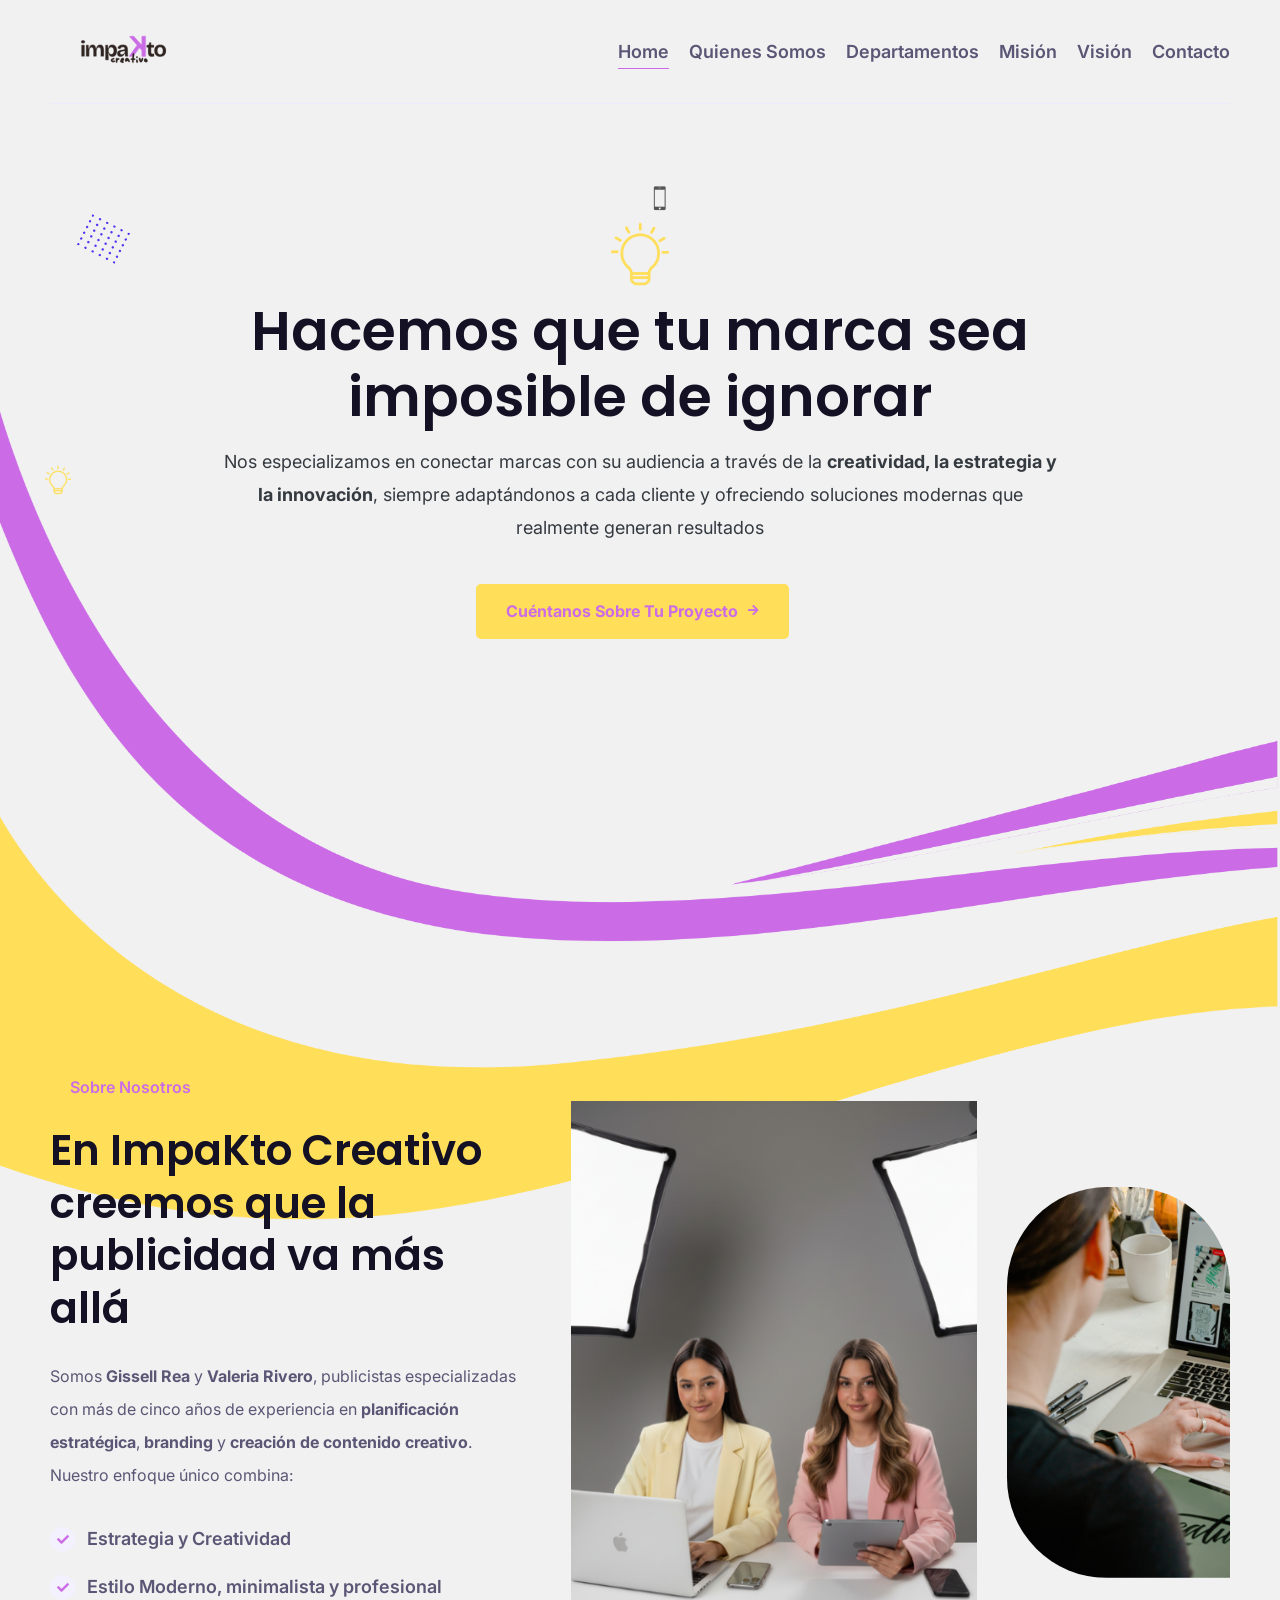
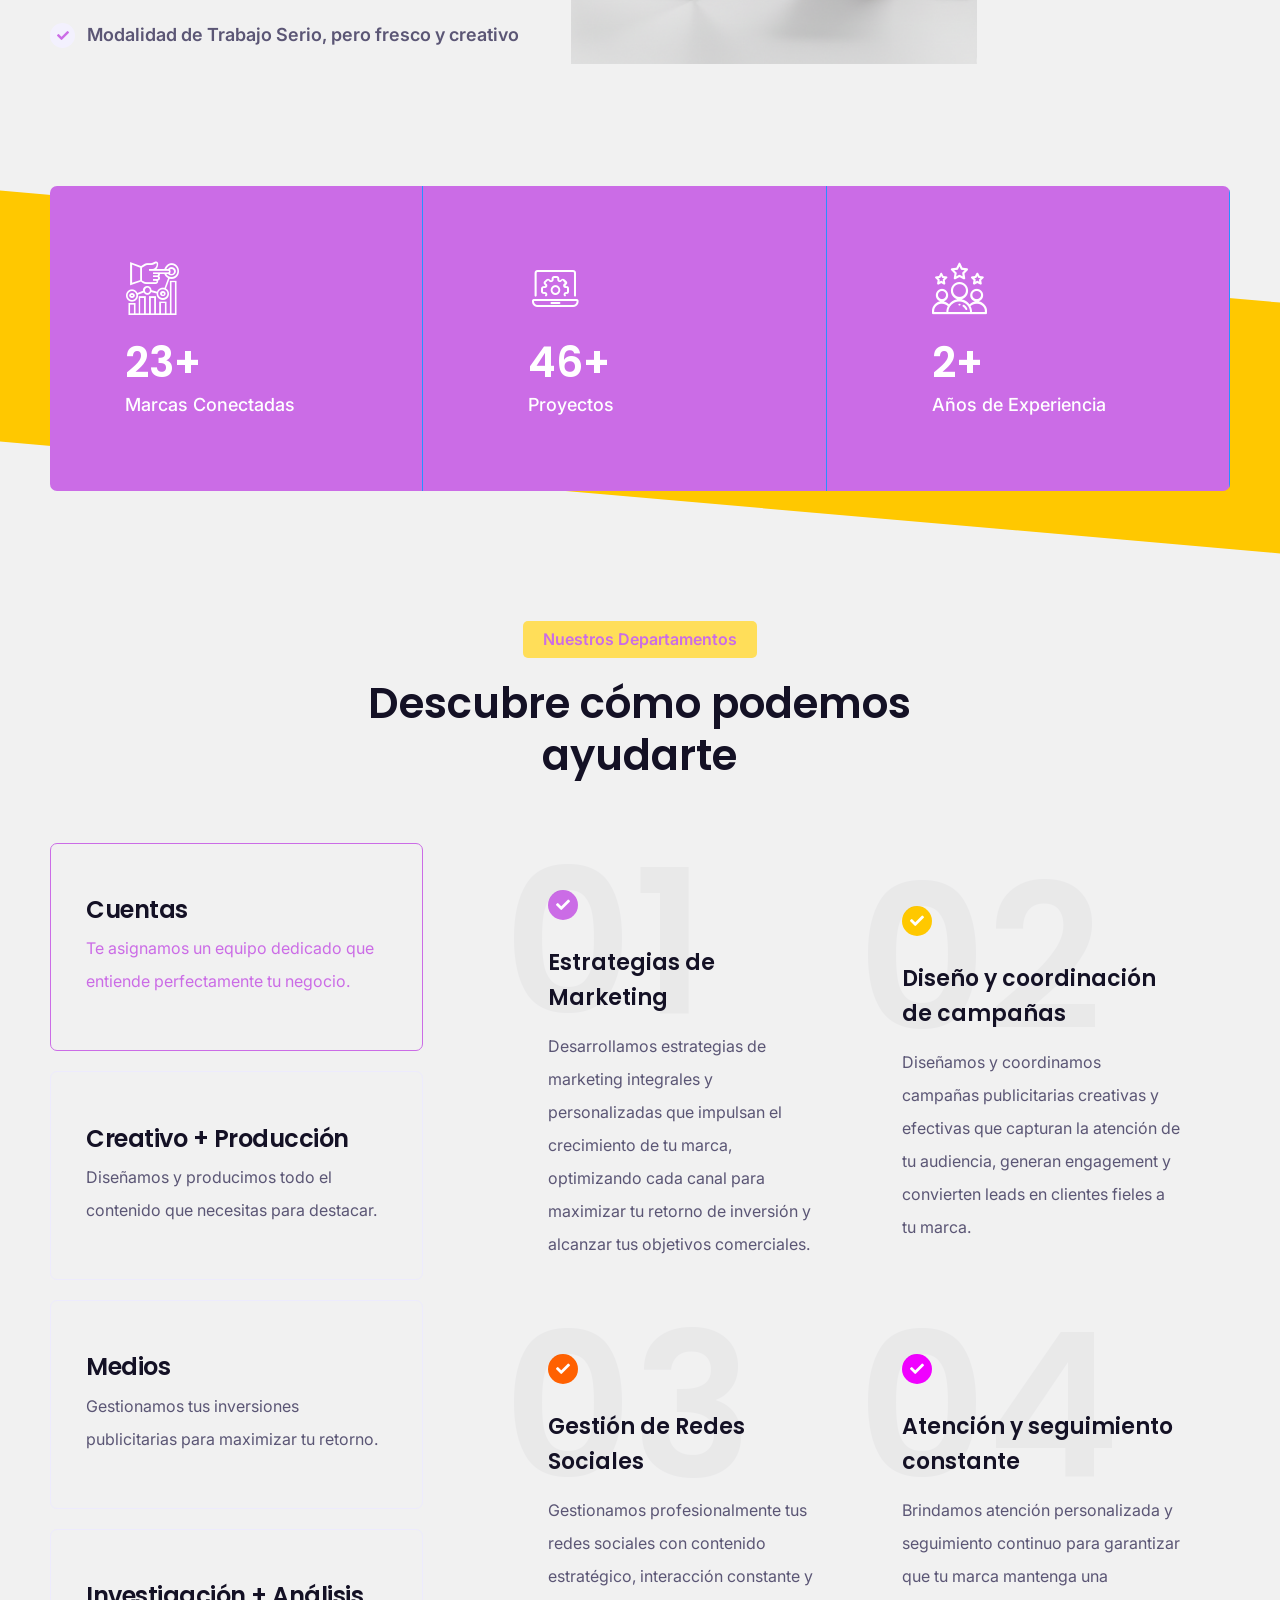
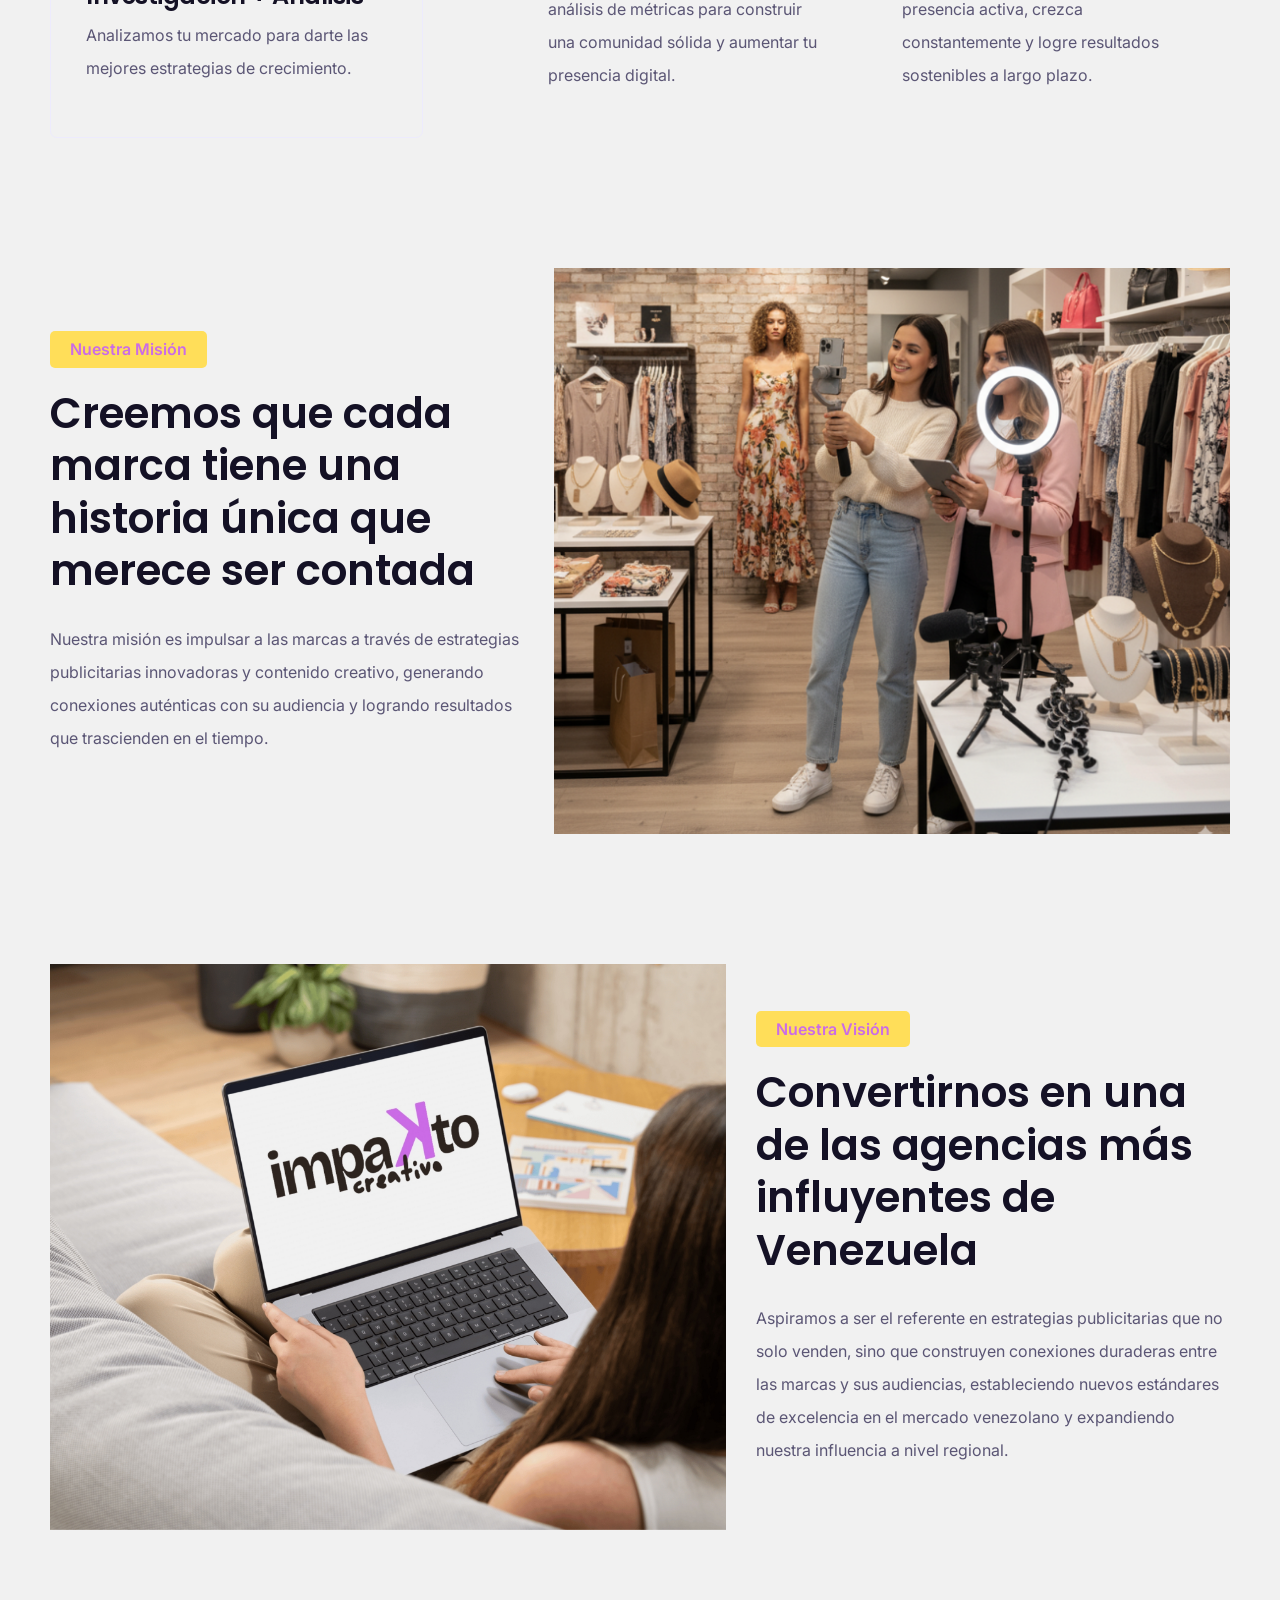
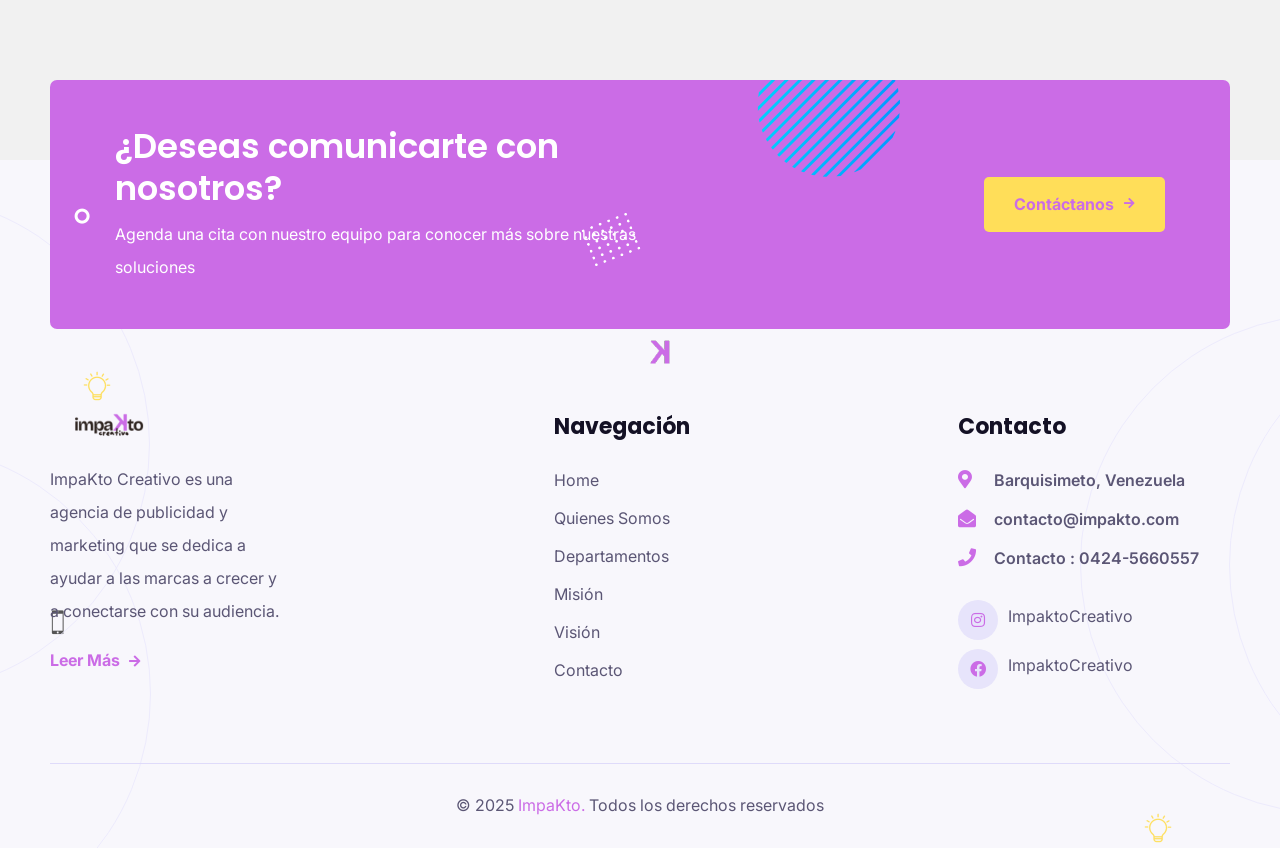
==== commit b907150c: "improvements" ====
--- a/index.html
+++ b/index.html
@@ -5,13 +5,39 @@
     <!--====== Required meta tags ======-->
     <meta charset="utf-8" />
     <meta http-equiv="x-ua-compatible" content="ie=edge" />
-    <meta name="description" content="" />
+    <meta name="description" content="ImpaKto Creativo es una agencia de publicidad y marketing especializada en conectar marcas con su audiencia a través de la creatividad, estrategia e innovación. Servicios de branding, redes sociales, producción audiovisual y más." />
     <meta name="viewport" content="width=device-width, initial-scale=1, shrink-to-fit=no" />
+    <meta name="keywords" content="agencia publicidad, marketing digital, branding, redes sociales, producción audiovisual, diseño gráfico, Venezuela, Barquisimeto" />
+    <meta name="author" content="ImpaKto Creativo" />
+    <meta name="robots" content="index, follow" />
+    
+    <!-- Open Graph / Facebook -->
+    <meta property="og:type" content="website" />
+    <meta property="og:url" content="https://impaktocreativo.com/" />
+    <meta property="og:title" content="ImpaKto Creativo | Agencia de Publicidad y Marketing" />
+    <meta property="og:description" content="Hacemos que tu marca sea imposible de ignorar. Especialistas en conectar marcas con su audiencia a través de la creatividad, estrategia e innovación." />
+    <meta property="og:image" content="https://impaktocreativo.com/assets/images/custom/logo2.png" />
+    <meta property="og:site_name" content="ImpaKto Creativo" />
+    <meta property="og:locale" content="es_VE" />
+    
+    <!-- Twitter -->
+    <meta property="twitter:card" content="summary_large_image" />
+    <meta property="twitter:url" content="https://impaktocreativo.com/" />
+    <meta property="twitter:title" content="ImpaKto Creativo | Agencia de Publicidad y Marketing" />
+    <meta property="twitter:description" content="Hacemos que tu marca sea imposible de ignorar. Especialistas en conectar marcas con su audiencia a través de la creatividad, estrategia e innovación." />
+    <meta property="twitter:image" content="https://impaktocreativo.com/assets/images/custom/logo2.png" />
+    
+    <!-- Additional Meta Tags -->
+    <meta name="theme-color" content="#cb6ce6" />
+    <meta name="msapplication-TileColor" content="#cb6ce6" />
+    <meta name="apple-mobile-web-app-capable" content="yes" />
+    <meta name="apple-mobile-web-app-status-bar-style" content="black-translucent" />
+    
 
     <!--====== Title ======-->
-    <title>Sland - HTML Template || Home</title>
+    <title>Impakto Creativo | Inicio</title>
     <!--====== Favicon Icon ======-->
-    <link rel="shortcut icon" href="assets/images/favicon.png" type="image/x-icon">
+    <link rel="shortcut icon" href="assets/images/custom/icon-low3.png" type="image/x-icon">
     <!--====== Google Fonts ======-->
     <link href="https://fonts.googleapis.com/css2?family=Inter:wght@400;500;600;700&family=Poppins:wght@400;600;700&display=swap" rel="stylesheet">
     <!--====== Font Awesome ======-->
@@ -73,11 +99,11 @@
                                 <div class="navbar-collapse collapse clearfix" id="main-menu">
                                     <ul class="navigation clearfix">
                                         <li class="current"><a href="#home" class="page-scroll active">Home</a></li>
-                                        <li><a href="#about" class="page-scroll active">Quienes Somos</a></li>
+                                        <li><a href="#about" class="page-scroll">Quienes Somos</a></li>
                                         <li><a href="#departments" class="page-scroll">Departamentos</a></li>
-                                        <li ><a href="#service" class="page-scroll">Mision</a></li>
-                                        <li ><a href="#testimonial" class="page-scroll">Vision</a></li>
-                                        <li><a href="#blog" class="page-scroll">Contacto</a></li>
+                                        <li><a href="#mision" class="page-scroll">Misión</a></li>
+                                        <li><a href="#vision" class="page-scroll">Visión</a></li>
+                                        <li><a href="#contact" class="page-scroll">Contacto</a></li>
                                     </ul>
                                 </div>
 
@@ -101,7 +127,7 @@
                         <div class="hero-content-two text-center text-dark rpt-20">
                             <img src="assets/images/custom/icon.PNG" alt="Logo" style="width: 10%;">
                             <h1 class="mb-15 wow fadeInUp delay-0-4s">Hacemos que tu marca sea imposible de ignorar</h1>
-                            <p class="wow fadeInUp delay-0-5s">Nos especializamos en conectar marcas con su audiencia a travez de la <b>creatividad, la estrategia y la innovacion</b>, siempre adaptandonos a cada cliente y ofreciendo soluciones modernas que realmente generan resultados</p>
+                            <p class="wow fadeInUp delay-0-5s">Nos especializamos en conectar marcas con su audiencia a través de la <b>creatividad, la estrategia y la innovación</b>, siempre adaptándonos a cada cliente y ofreciendo soluciones modernas que realmente generan resultados</p>
                             <div class="hero-btns mt-40 wow fadeInUp delay-0-8s">
                                 <a href="https://wa.link/kxqw6q" target="_blank" class="theme-btn style-one">Cuéntanos sobre tu proyecto <i class="fas fa-arrow-right"></i></a>
                             </div>
@@ -192,7 +218,7 @@
                    <div class="col-xl-7 col-lg-8 col-md-10">
                        <div class="section-title mb-60">
                             <span class="sub-title">Nuestros Departamentos</span>
-                            <h2>Descubre como podemos ayudarte</h2>
+                            <h2>Descubre cómo podemos ayudarte</h2>
                         </div>
                    </div>
                </div>
@@ -213,7 +239,7 @@
                                     <a class="nav-link" data-toggle="tab" href="#sharing">
                                         <i class="flaticon-sharing"></i>
                                         <div class="content">
-                                             <h3>Creativo + Produccion</h3>
+                                             <h3>Creativo + Producción</h3>
                                              <p>Diseñamos y producimos todo el contenido que necesitas para destacar.</p>
                                         </div>
                                     </a>
@@ -231,7 +257,7 @@
                                     <a class="nav-link" data-toggle="tab" href="#comments">
                                         <i class="flaticon-chat"></i>
                                         <div class="content">
-                                             <h3>Investigacion + Analisis</h3>
+                                             <h3>Investigación + Análisis</h3>
                                              <p>Analizamos tu mercado para darte las mejores estrategias de crecimiento.</p>
                                         </div>
                                     </a>
@@ -247,32 +273,32 @@
                                                 <div class="solution-item-two">
                                                     <span class="number">01</span>
                                                     <i class="fas fa-check"></i>
-                                                    <h4>Gestion de Redes Sociales</h4>
-                                                    <p>Gestionamos tus redes sociales para hacerte crecer y conectar con tu audiencia ideal.</p>
+                                                    <h4>Estrategias de Marketing</h4>
+                                                    <p>Desarrollamos estrategias de marketing integrales y personalizadas que impulsan el crecimiento de tu marca, optimizando cada canal para maximizar tu retorno de inversión y alcanzar tus objetivos comerciales.</p>
                         </div>
                     </div>
                                             <div class="col-xl-6 col-md-6">
                                                 <div class="solution-item-two color-two">
                                                     <span class="number">02</span>
                                                     <i class="fas fa-check"></i>
-                                                    <h4>Estrategia de Marketing</h4>
-                                                    <p>Creamos tu estrategia de marketing personalizada para que vendas más y mejores.</p>
+                                                    <h4>Diseño y coordinación de campañas</h4>
+                                                    <p>Diseñamos y coordinamos campañas publicitarias creativas y efectivas que capturan la atención de tu audiencia, generan engagement y convierten leads en clientes fieles a tu marca.</p>
                         </div>
                     </div>
                                             <div class="col-xl-6 col-md-6">
                                                 <div class="solution-item-two color-three">
                                                     <span class="number">03</span>
                                                     <i class="fas fa-check"></i>
-                                                    <h4>Diseño y coordinacion de campañas</h4>
-                                                    <p>Diseñamos tus campañas para que destaquen y generen más conversiones para tu negocio.</p>
+                                                    <h4>Gestión de Redes Sociales</h4>
+                                                    <p>Gestionamos profesionalmente tus redes sociales con contenido estratégico, interacción constante y análisis de métricas para construir una comunidad sólida y aumentar tu presencia digital.</p>
                 </div>
             </div>
                                             <div class="col-xl-6 col-md-6">
                                                 <div class="solution-item-two color-four">
                                                     <span class="number">04</span>
                                                     <i class="fas fa-check"></i>
-                                                    <h4>Atencion y seguimiento constante</h4>
-                                                    <p>Te acompañamos de cerca para asegurar que tu marca siempre esté activa y creciendo.</p>
+                                                    <h4>Atención y seguimiento constante</h4>
+                                                    <p>Brindamos atención personalizada y seguimiento continuo para garantizar que tu marca mantenga una presencia activa, crezca constantemente y logre resultados sostenibles a largo plazo.</p>
                         </div>
                    </div>
                </div>
@@ -285,16 +311,16 @@
                                                 <div class="solution-item-two">
                                                     <span class="number">01</span>
                                                     <i class="fas fa-check"></i>
-                                                    <h4>Diseño Grafico</h4>
-                                                    <p>Creamos diseños que se destacan y conectan con tu audiencia, incluyendo branding, logos y artes para redes sociales.</p>
+                                                    <h4>Diseño Gráfico</h4>
+                                                    <p>Creamos diseños visuales impactantes y profesionales que capturan la esencia de tu marca, desde identidad corporativa hasta materiales promocionales que conectan emocionalmente con tu audiencia objetivo.</p>
                                                 </div>
                                             </div>
                                             <div class="col-xl-6 col-md-6">
                                                 <div class="solution-item-two color-two">
                                                     <span class="number">02</span>
                                                     <i class="fas fa-check"></i>
-                                                    <h4>Creacion de marca</h4>
-                                                    <p>Creamos una marca única y memorable que se identifique con tu negocio, desde el nombre hasta el branding completo y slogan.</p>
+                                                    <h4>Creación de marca</h4>
+                                                    <p>Desarrollamos identidades de marca únicas y memorables que reflejan los valores y personalidad de tu negocio, creando una conexión auténtica con tu audiencia desde el concepto hasta la implementación completa.</p>
                                                 </div>
                                             </div>
                                             <div class="col-xl-6 col-md-6">
@@ -302,7 +328,7 @@
                                                     <span class="number">03</span>
                                                     <i class="fas fa-check"></i>
                                                     <h4>Producción Audiovisual</h4>
-                                                    <p>Producimos fotografías y videos profesionales que conectan e impactan con tu audiencia.</p>
+                                                    <p>Producimos contenido audiovisual de alta calidad que cuenta la historia de tu marca de manera impactante, desde fotografía profesional hasta videos corporativos que generan engagement y fortalecen tu presencia digital.</p>
                                                 </div>
                                             </div>
                                             <div class="col-xl-6 col-md-6">
@@ -310,7 +336,7 @@
                                                     <span class="number">04</span>
                                                     <i class="fas fa-check"></i>
                                                     <h4>Contenido para Redes Sociales</h4>
-                                                    <p>Creamos contenido para redes sociales que se adapte a tu marca y audiencia, desde posts hasta stories y reels.</p>
+                                                    <p>Creamos contenido estratégico y creativo para redes sociales que se adapta perfectamente a tu marca y audiencia, optimizando cada formato desde posts hasta stories y reels para maximizar el alcance y engagement.</p>
                                     </div>
                                 </div>
                             </div>
@@ -323,7 +349,7 @@
                                                 <div class="solution-item-two">
                                                     <span class="number">01</span>
                                                     <i class="fas fa-check"></i>
-                                                    <h4>Planificacion de Medios Digitales y Tradicionales</h4>
+                                                    <h4>Planificación de Medios Digitales y Tradicionales</h4>
                                                     <p>Desarrollamos estrategias integrales que combinan medios digitales y tradicionales para maximizar el alcance de tu marca y generar mayor impacto en tu audiencia objetivo.</p>
                                     </div>
                                 </div>
@@ -331,15 +357,15 @@
                                                 <div class="solution-item-two color-two">
                                                     <span class="number">02</span>
                                                     <i class="fas fa-check"></i>
-                                                    <h4>Alianzas con Medios de Comunicacion</h4>
-                                                    <p>Establecemos relaciones estratégicas con los principales medios de comunicación para garantizar que tu mensaje llegue a la audiencia correcta en el momento perfecto.</p>
+                                                    <h4>Alianzas</h4>
+                                                    <p>Facilitamos y gestionamos alianzas estratégicas entre tu marca y otras marcas complementarias, así como colaboraciones con influencers y creadores de contenido para amplificar tu alcance y generar mayor impacto en tu audiencia objetivo.</p>
                             </div>
                         </div>
                                             <div class="col-xl-6 col-md-6">
                                                 <div class="solution-item-two color-three">
                                                     <span class="number">03</span>
                                                     <i class="fas fa-check"></i>
-                                                    <h4>Optimizacion y seguimiento de campañas</h4>
+                                                    <h4>Optimización y seguimiento de campañas</h4>
                                                     <p>Monitoreamos constantemente el rendimiento de tus campañas publicitarias y realizamos ajustes en tiempo real para optimizar resultados y maximizar tu retorno de inversión.</p>
                                     </div>
                                 </div>
@@ -361,7 +387,7 @@
                                                 <div class="solution-item-two">
                                                     <span class="number">01</span>
                                                     <i class="fas fa-check"></i>
-                                                    <h4>Investigacion de mercado, tendencias y competencia</h4>
+                                                    <h4>Investigación de mercado, tendencias y competencia</h4>
                                                     <p>Realizamos estudios profundos del mercado, analizamos las tendencias actuales y evaluamos a la competencia para identificar oportunidades únicas que posicionen tu marca estratégicamente.</p>
                                                 </div>
                                             </div>
@@ -369,7 +395,7 @@
                                                 <div class="solution-item-two color-two">
                                                     <span class="number">02</span>
                                                     <i class="fas fa-check"></i>
-                                                    <h4>Analisis de resultados y metricas digitales</h4>
+                                                    <h4>Análisis de resultados y métricas digitales</h4>
                                                     <p>Interpretamos datos y métricas clave de tus campañas digitales para medir el rendimiento real y proporcionar insights accionables que impulsen el crecimiento de tu negocio.</p>
                                     </div>
                                 </div>
@@ -377,7 +403,7 @@
                                                 <div class="solution-item-two color-three">
                                                     <span class="number">03</span>
                                                     <i class="fas fa-check"></i>
-                                                    <h4>Diagnostico de efectividad de estrategias</h4>
+                                                    <h4>Diagnóstico de efectividad de estrategias</h4>
                                                     <p>Evaluamos la efectividad de tus estrategias actuales, identificamos fortalezas y debilidades, y determinamos qué está funcionando y qué necesita ser optimizado para mejores resultados.</p>
                             </div>
                         </div>
@@ -401,7 +427,7 @@
         <!--====== Services Solutions End ======-->
 
         <!--====== Core Features Start ======-->
-        <section class="core-features rel z-1 pb-130 rpb-100">
+        <section class="core-features rel z-1 pb-130 rpb-100" id="mision">
             <div class="container">
                 <div class="row align-items-center">
                     <div class="col-xl-5 col-lg-6">
@@ -425,7 +451,7 @@
         
         
         <!--====== About Section Start ======-->
-        <section class="core-features rel z-1 pb-130 rpb-100">
+        <section class="core-features rel z-1 pb-130 rpb-100" id="vision">
             <div class="container">
                 <div class="row align-items-center">
                     <div class="col-xl-7 col-lg-6">
@@ -449,7 +475,7 @@
 
        
         <!--====== Footer Section Start ======-->
-        <footer class="footer-section bg-lighter rel z-1 mt-100">
+        <footer class="footer-section bg-lighter rel z-1 mt-100" id="contact">
             <div class="container">
                <div class="call-to-action bgs-cover text-white rel z-1" style="background-color: #cb6ce6;">
                     <div class="row align-items-center">
@@ -461,7 +487,7 @@
                         </div>
                         <div class="col-xl-5 col-lg-6">
                             <div class="call-to-action-btns text-xl-right mb-20">
-                                <a href="https://wa.link/kxqw6q" target="_blank" class="theme-btn style-two rmb-15" style="background-color: #ffde59 !important; color: #cb6ce6 !important;">Contactanos <i class="fas fa-arrow-right"></i></a>
+                                <a href="https://wa.link/kxqw6q" target="_blank" class="theme-btn style-two rmb-15" style="background-color: #ffde59 !important; color: #cb6ce6 !important;">Contáctanos <i class="fas fa-arrow-right"></i></a>
                             </div>
                         </div>
                     </div>
@@ -474,49 +500,53 @@
                     <div class="col-xl-3 col-sm-6 col-7 col-small">
                         <div class="footer-widget about-widget">
                             <div class="footer-logo mb-20">
-                                <a href="index.html"><img src="assets/images/custom/logo2.png" alt="Logo"></a>
-                            </div>
-                            <p>Sed perspiciatis unde omnis istee sit voluptatem accusante doloreue <b>laudantium</b> aperiam eaque abillo inventore</p>
-                            <a href="about.html" class="read-more">Read More <i class="fas fa-arrow-right"></i></a>
+                                <a href="index.html"><img src="assets/images/custom/logo2.png" alt="Logo" style="width: 50%;"></a>
+                            </div>
+                            <p>ImpaKto Creativo es una agencia de publicidad y marketing que se dedica a ayudar a las marcas a crecer y a conectarse con su audiencia.</p>
+                            <a href="#about" class="read-more">Leer Más <i class="fas fa-arrow-right"></i></a>
                         </div>
                     </div>
                     <div class="col-xl-2 col-sm-4 col-5 col-small">
                         <div class="footer-widget link-widget">
-                            <h4 class="footer-title">About</h4>
+                            <h4 class="footer-title">Navegación</h4>
                             <ul class="list-style-two">
-                                <li><a href="projects.html">Success History</a></li>
-                                <li><a href="team-details.html">Meet The Team</a></li>
-                                <li><a href="blog.html">Latest News</a></li>
-                                <li><a href="contact.html">Need a Career?</a></li>
-                                <li><a href="single-service.html">Popular Service</a></li>
+                                <li><a href="#home" class="page-scroll">Home</a></li>
+                                <li><a href="#about" class="page-scroll">Quienes Somos</a></li>
+                                <li><a href="#departments" class="page-scroll">Departamentos</a></li>
+                                <li><a href="#mision" class="page-scroll">Misión</a></li>
+                                <li><a href="#vision" class="page-scroll">Visión</a></li>
+                                <li><a href="#contact" class="page-scroll">Contacto</a></li>
                             </ul>
                         </div>
                     </div>
                     <div class="col-xl-3 col-md-4">
                         <div class="footer-widget contact-widget">
-                            <h4 class="footer-title">Get in Touch</h4>
+                            <h4 class="footer-title">Contacto</h4>
                             <ul class="list-style-three">
-                                <li><i class="fas fa-map-marker-alt"></i> 55 Main Street, New York</li>
-                                <li><i class="fas fa-envelope-open"></i> <a href="mailto:support@gmail.com">support@gmail.com</a></li>
-                                <li><i class="fas fa-phone"></i> Call : <a href="callto:+012(345)678">+012 (345) 678</a></li>
+                                <li><i class="fas fa-map-marker-alt"></i> Barquisimeto, Venezuela</li>
+                                <li><i class="fas fa-envelope-open"></i> <a href="mailto:support@gmail.com">contacto@impakto.com</a></li>
+                                <li><i class="fas fa-phone"></i> Contacto : <a href="callto:+012(345)678">0424-5660557</a></li>
                             </ul>
                             <div class="social-style-one mt-25">
-                                <a href="#"><i class="fab fa-facebook-f"></i></a>
-                                <a href="#"><i class="fab fa-twitter"></i></a>
-                                <a href="#"><i class="fab fa-linkedin-in"></i></a>
-                                <a href="#"><i class="fab fa-instagram"></i></a>
+                                <a href="javascript:void(0)"><i class="fab fa-instagram"></i></a>
+                                <p style="display: inline-block;">ImpaktoCreativo</p>
+                            </div>
+
+                            <div class="social-style-one">
+                                <a href="javascript:void(0)"><i class="fab fa-facebook"></i></a>
+                                <p style="display: inline-block;">ImpaktoCreativo</p>
                             </div>
                         </div>
                     </div>
                 </div>
                 <div class="copyright-area text-center">
-                    <p>© 2022 <a href="index.html">Sland.</a> All rights reserved</p>
-                </div>
-            </div>
-            <img class="dots-shape" src="assets/images/shapes/dots.png" alt="Shape">
-            <img class="tringle-shape" src="assets/images/shapes/tringle.png" alt="Shape">
-            <img class="close-shape" src="assets/images/shapes/close.png" alt="Shape">
-            <img class="circle-shape" src="assets/images/shapes/circle.png" alt="Shape">
+                    <p>© 2025 <a href="index.html">ImpaKto.</a> Todos los derechos reservados</p>
+                </div>
+            </div>
+            <img class="dots-shape" src="assets/images/custom/icon-low.png" alt="Shape">
+            <img class="tringle-shape" src="assets/images/custom/icon-low2.png" alt="Shape">
+            <img class="close-shape" src="assets/images/custom/icon-low3.png" alt="Shape">
+            <img class="circle-shape" src="assets/images/custom/icon-low.png" alt="Shape">
             <div class="left-circles"></div>
             <div class="right-circles"></div>
         </footer>
--- a/assets/css/style.css
+++ b/assets/css/style.css
@@ -284,7 +284,7 @@
     padding: 7px 20px;
     border-radius: 5px;
     margin-bottom: 20px;
-    background: #f3f1fe;
+    background: #ffde59;
     display: inline-block;
     text-transform: capitalize;
     color: var(--primary-color);
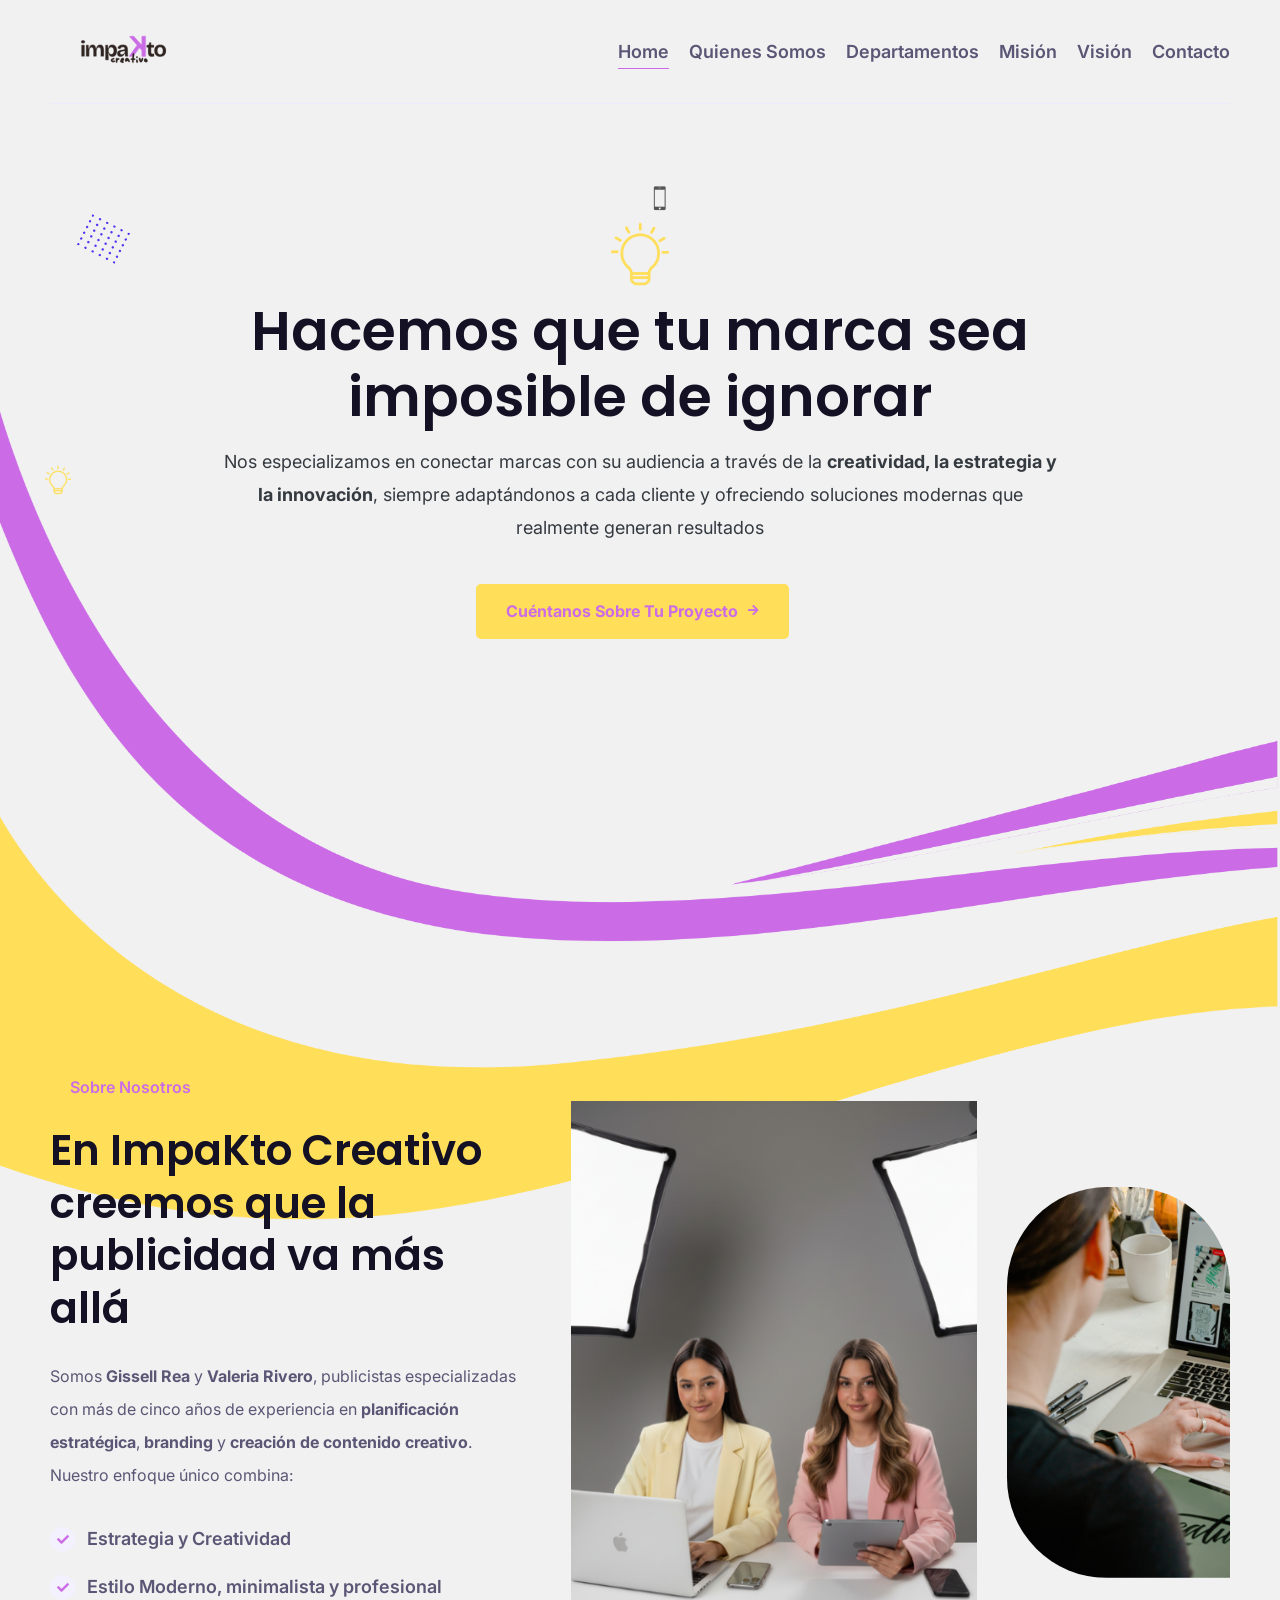
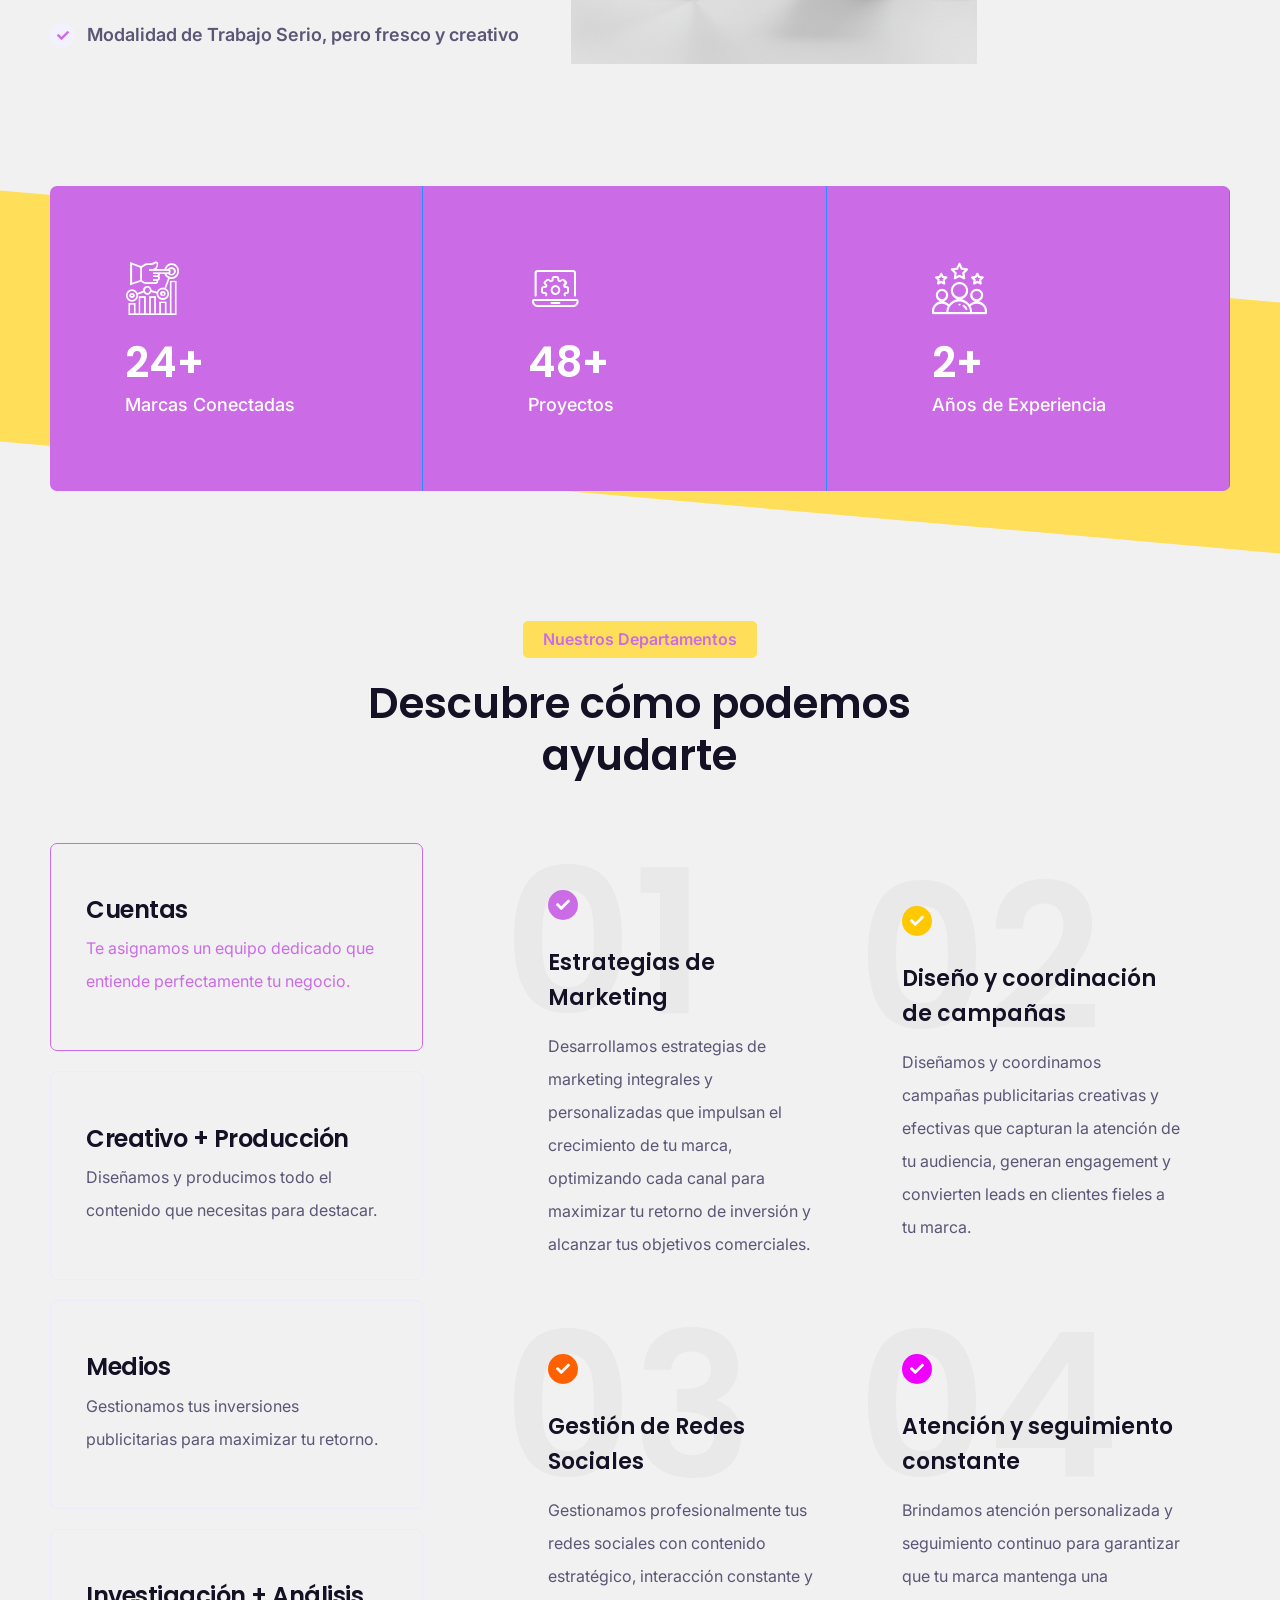
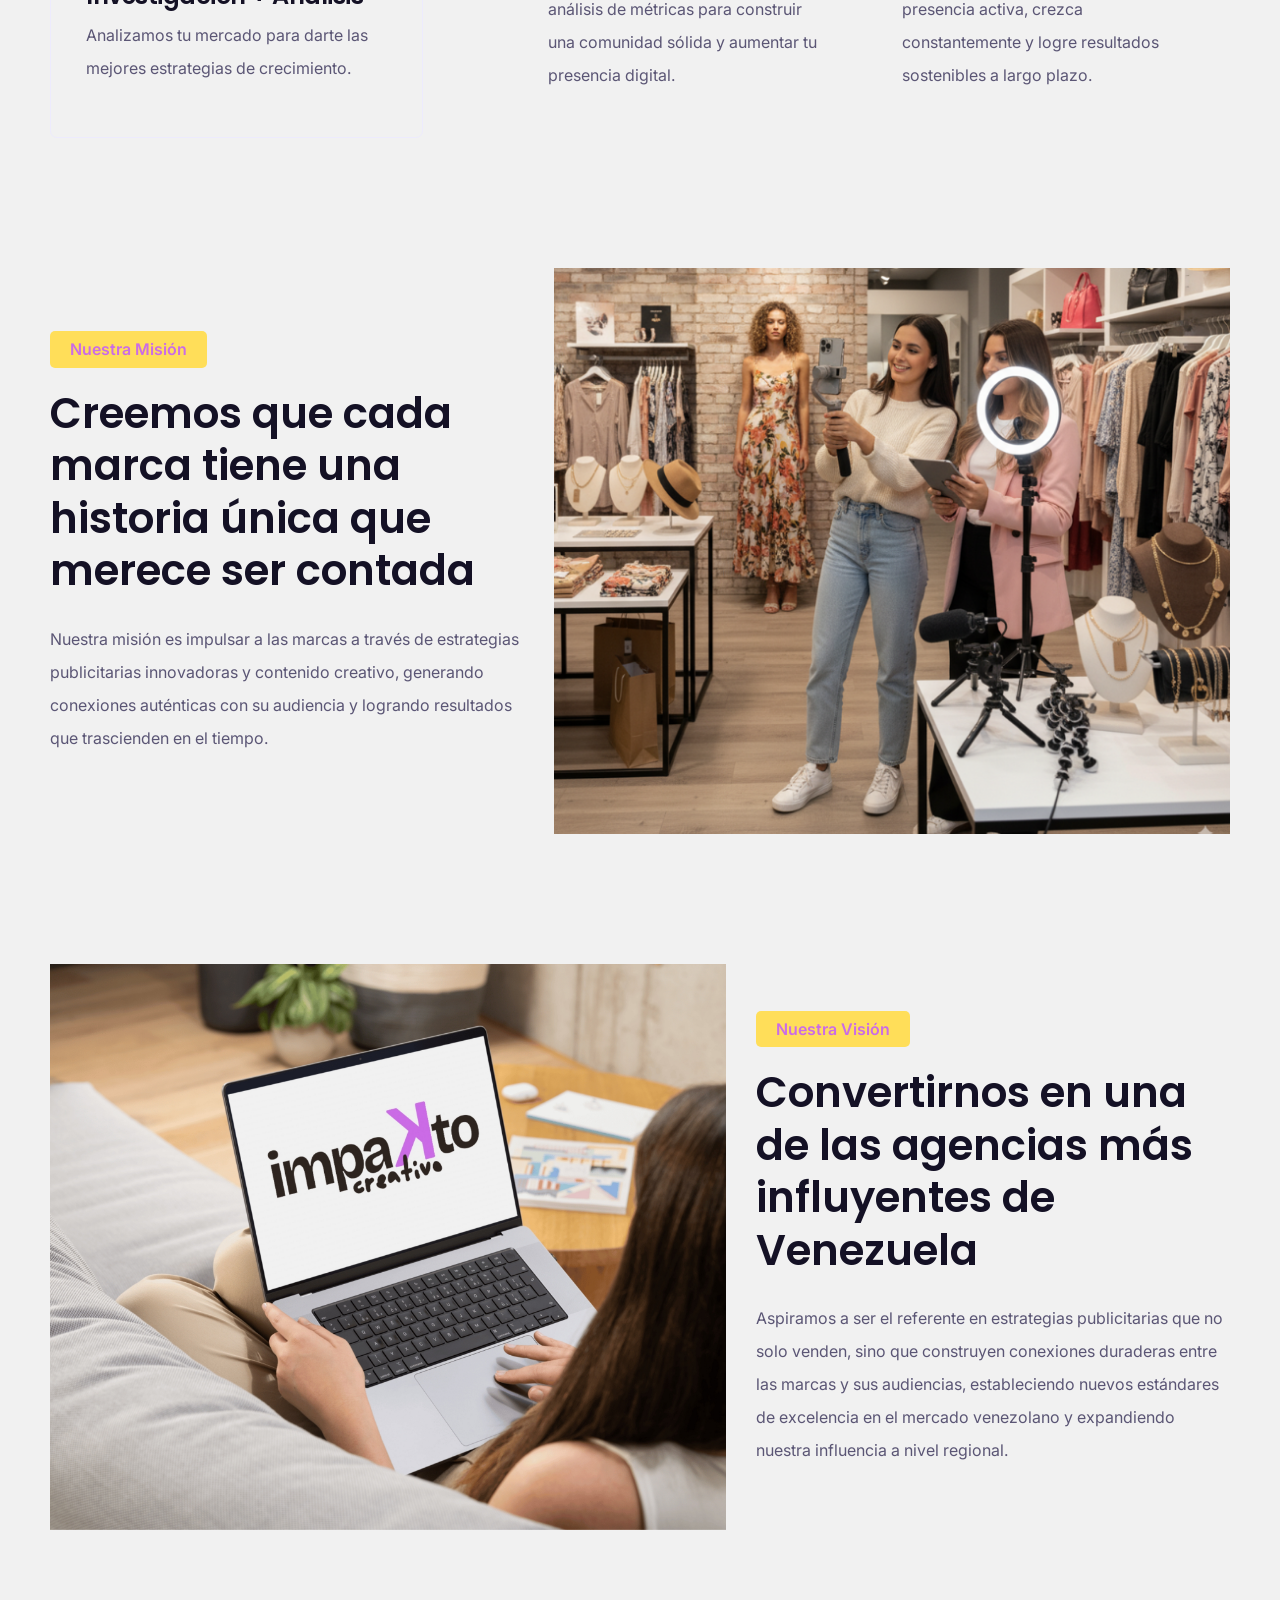
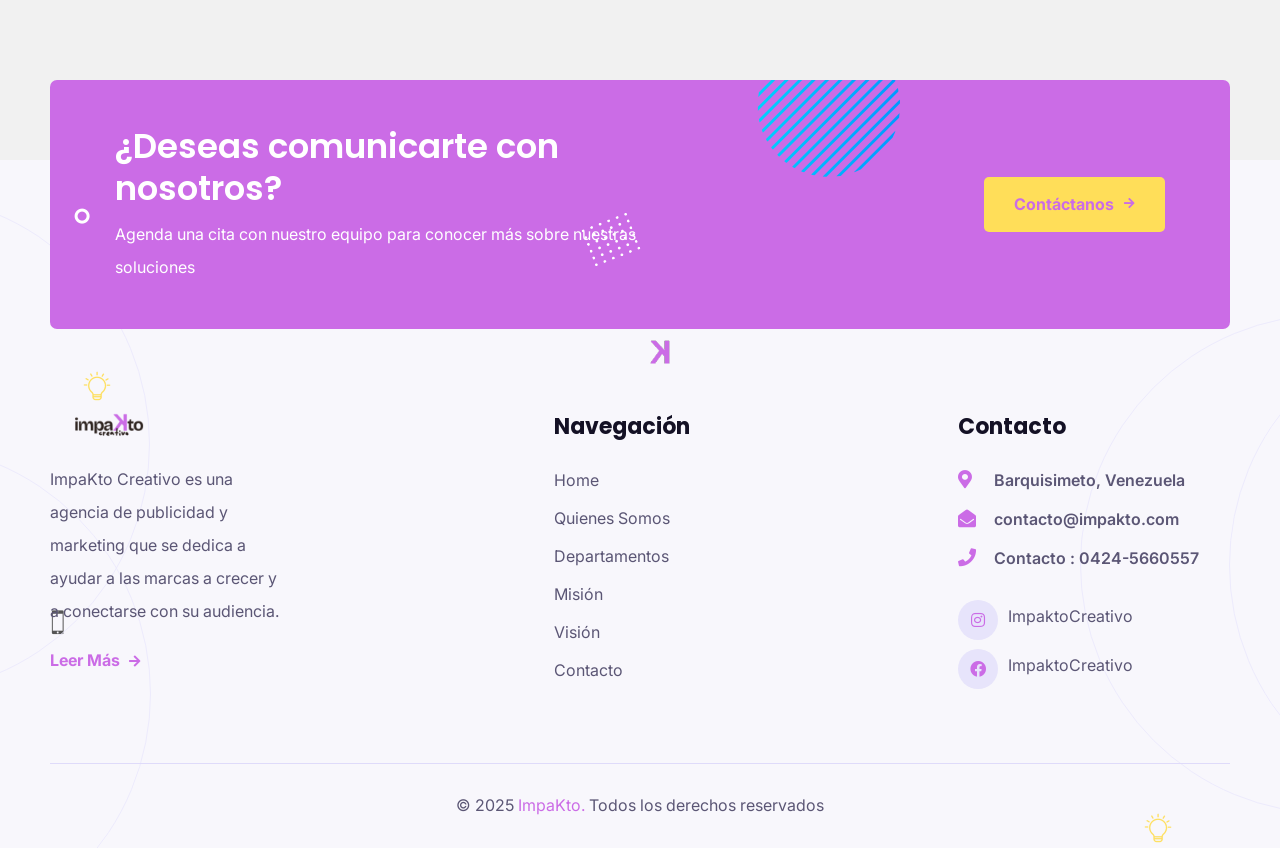
==== commit 477a177d: "fix" ====
--- a/index.html
+++ b/index.html
@@ -144,6 +144,9 @@
 
         <!--====== Partners Section Start ======-->
         <section class="partners-section rel z-1 rpt-150 pb-90 rpb-60 mt-5" style="padding-top: 350px;" id="about">
+            <div class="hero-about-bg">
+                <img src="assets/images/custom/hero-banner.png" alt="Background">
+            </div>
             <div class="container">
                 <div class="row align-items-center">
                     <div class="col-xl-5 col-lg-6">
@@ -167,9 +170,6 @@
                         </div>
                     </div>
                 </div>
-            </div>
-            <div class="hero-about-bg">
-                <img src="assets/images/custom/hero-banner.png" alt="Background">
             </div>
         </section>
         <!--====== Partners Section End ======-->
@@ -228,7 +228,7 @@
                             <ul class="nav solutions-tab-nav nav-pills flex-xl-column nav-fill mb-50 wow fadeInUp delay-0-2s">
                                 <li class="nav-item">
                                     <a class="nav-link active" data-toggle="tab" href="#watching">
-                                        <i class="flaticon-play-button"></i>
+                                        <i class="flaticon-data-analysis"></i>
                                         <div class="content">
                                              <h3>Cuentas</h3>
                                              <p>Te asignamos un equipo dedicado que entiende perfectamente tu negocio.</p>
--- a/assets/css/style.css
+++ b/assets/css/style.css
@@ -747,7 +747,7 @@
     left: -10vw;
     position: absolute;
     transform: rotate(5deg);
-    background: var(--yellow-color);
+    background: #ffde59 !important;
 }
 
 /****************************************************** */
@@ -940,7 +940,7 @@
 .hero-about-bg {
     z-index: -1;
     left: 0;
-    top: -555px;
+    top: -800px;
     width: 100%;
     position: absolute;
 }
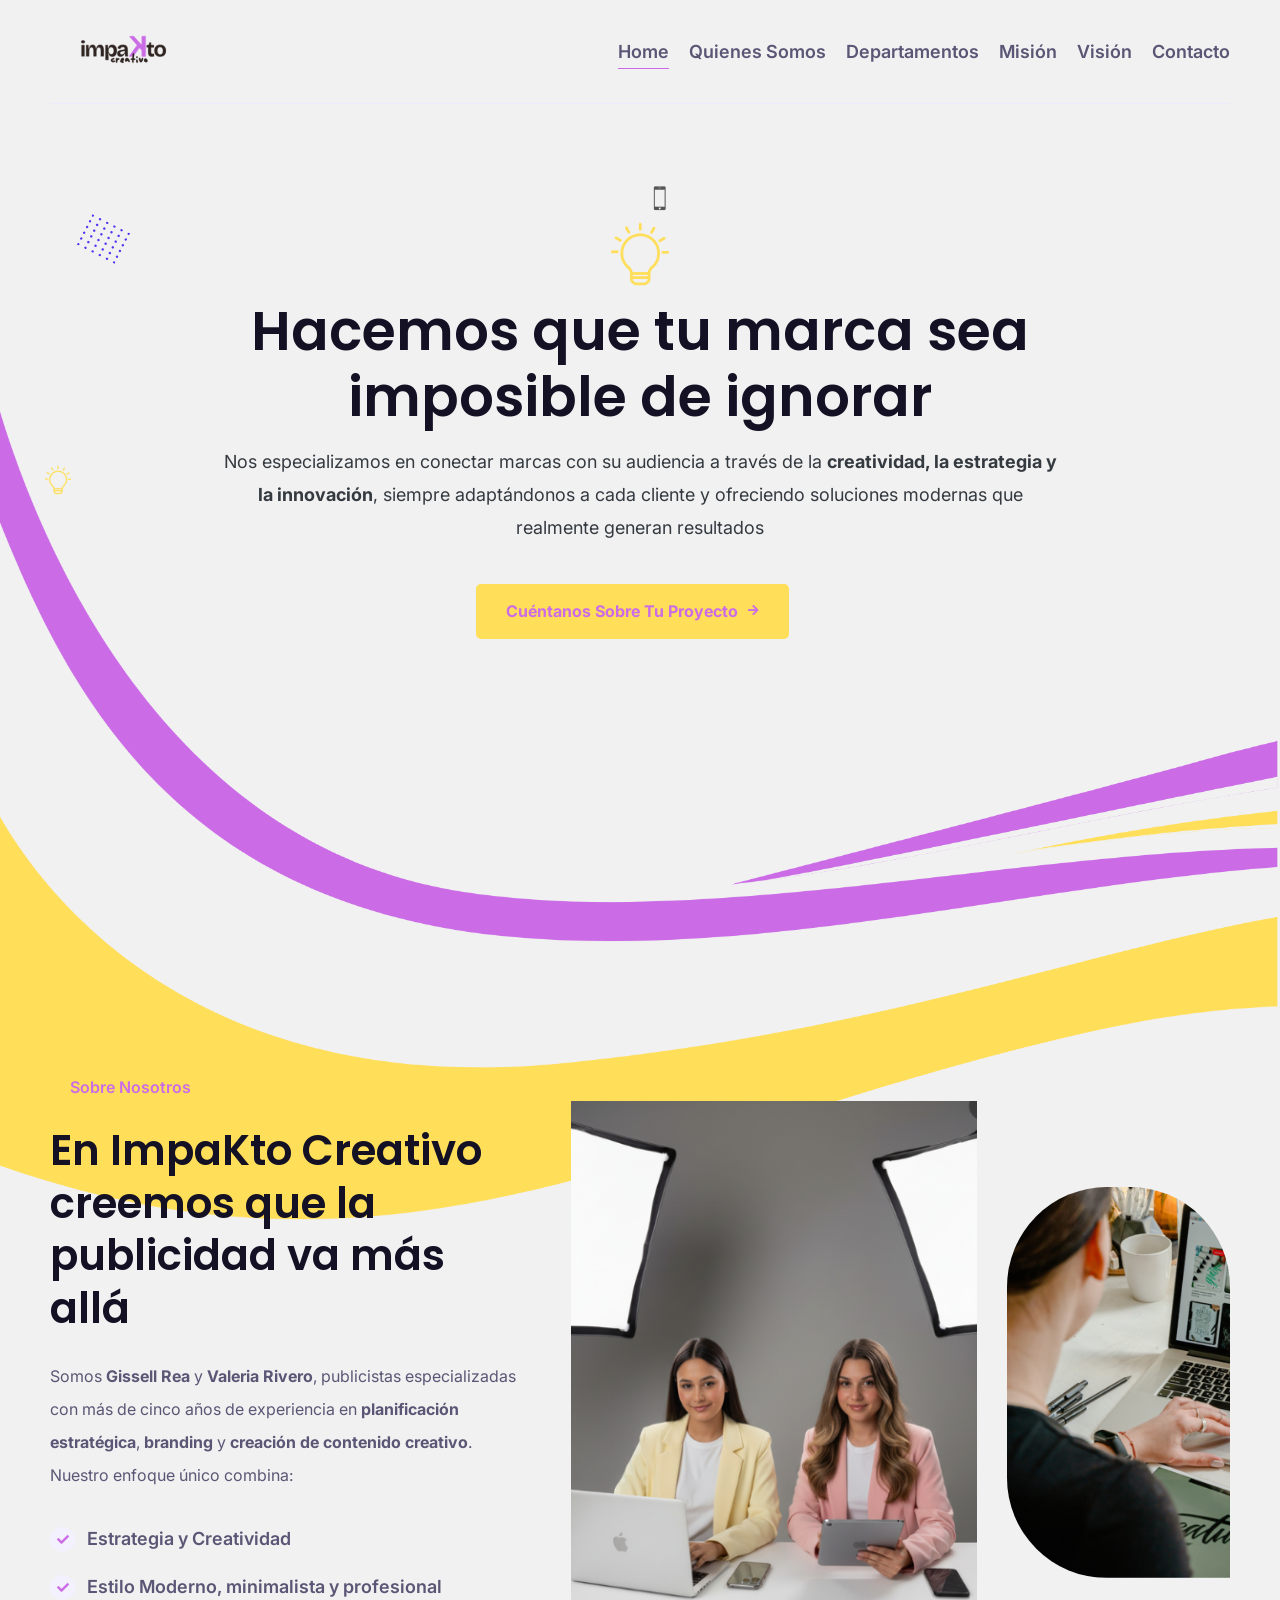
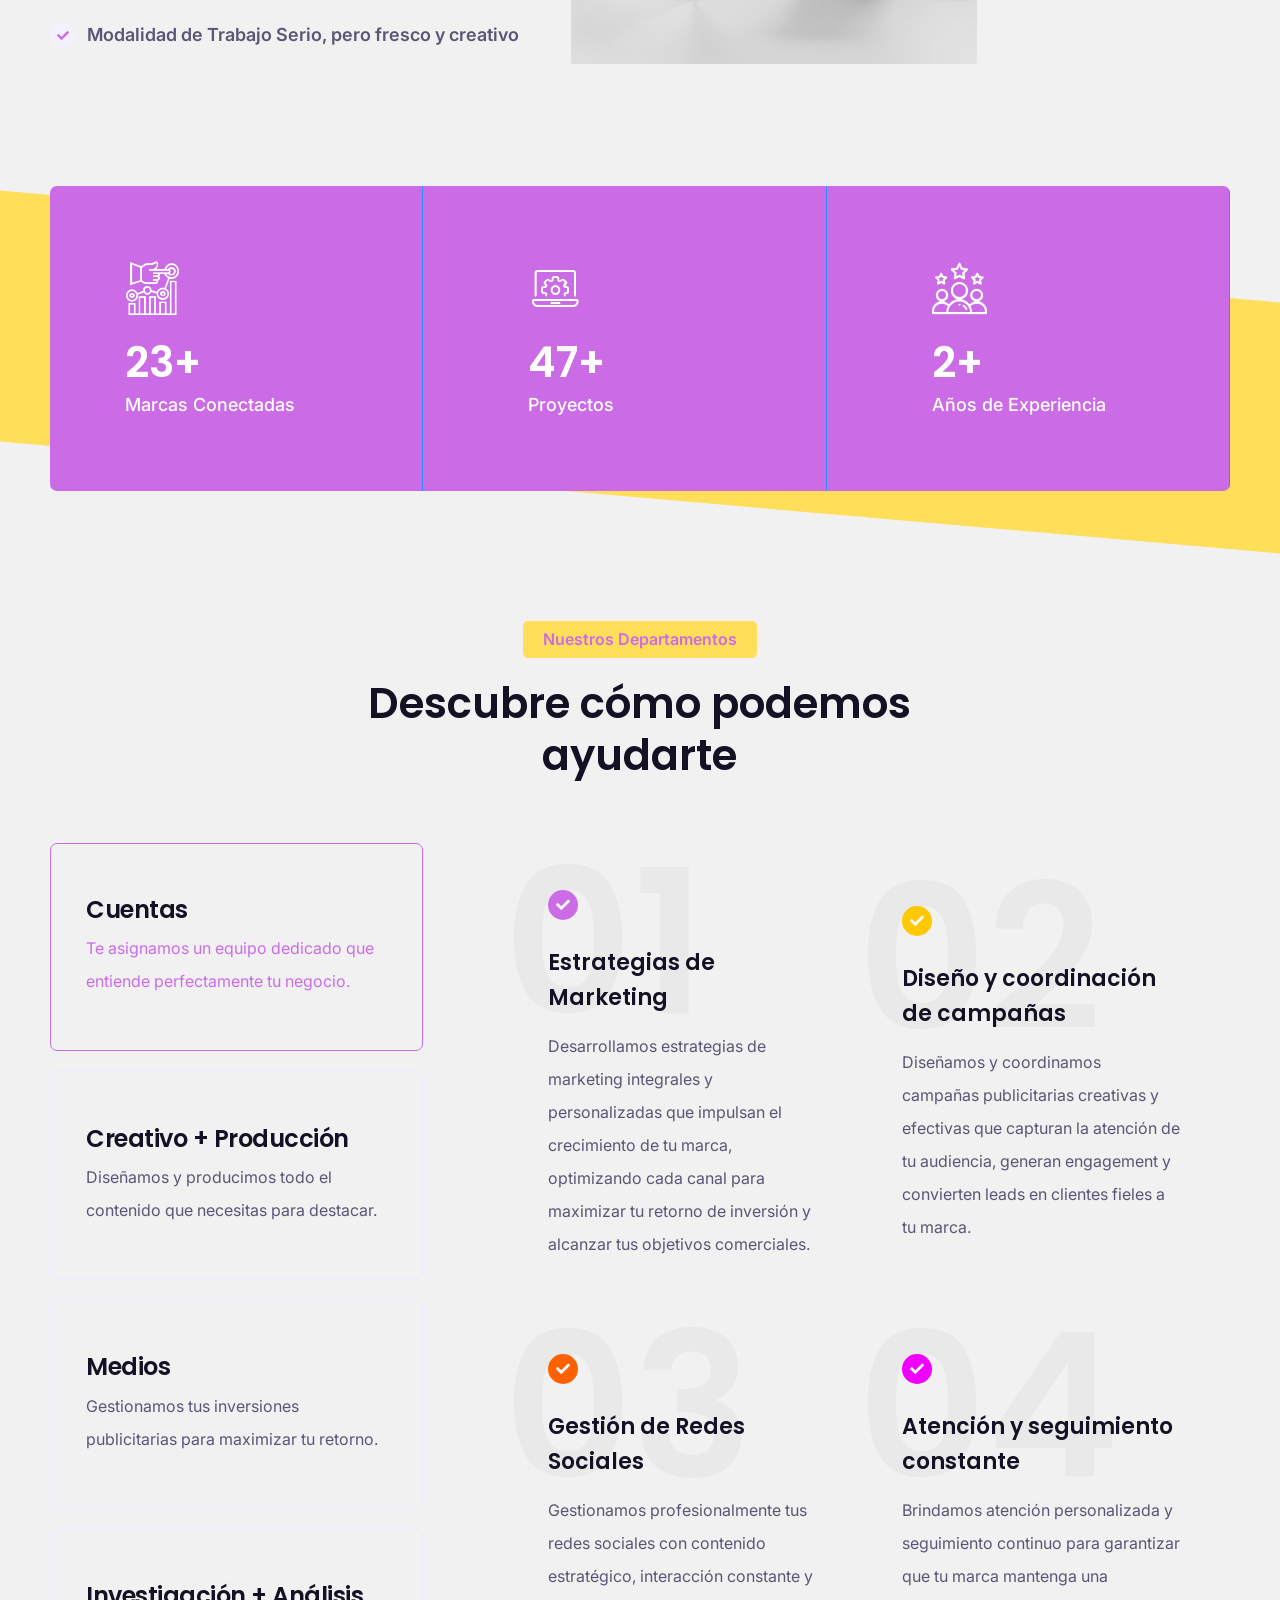
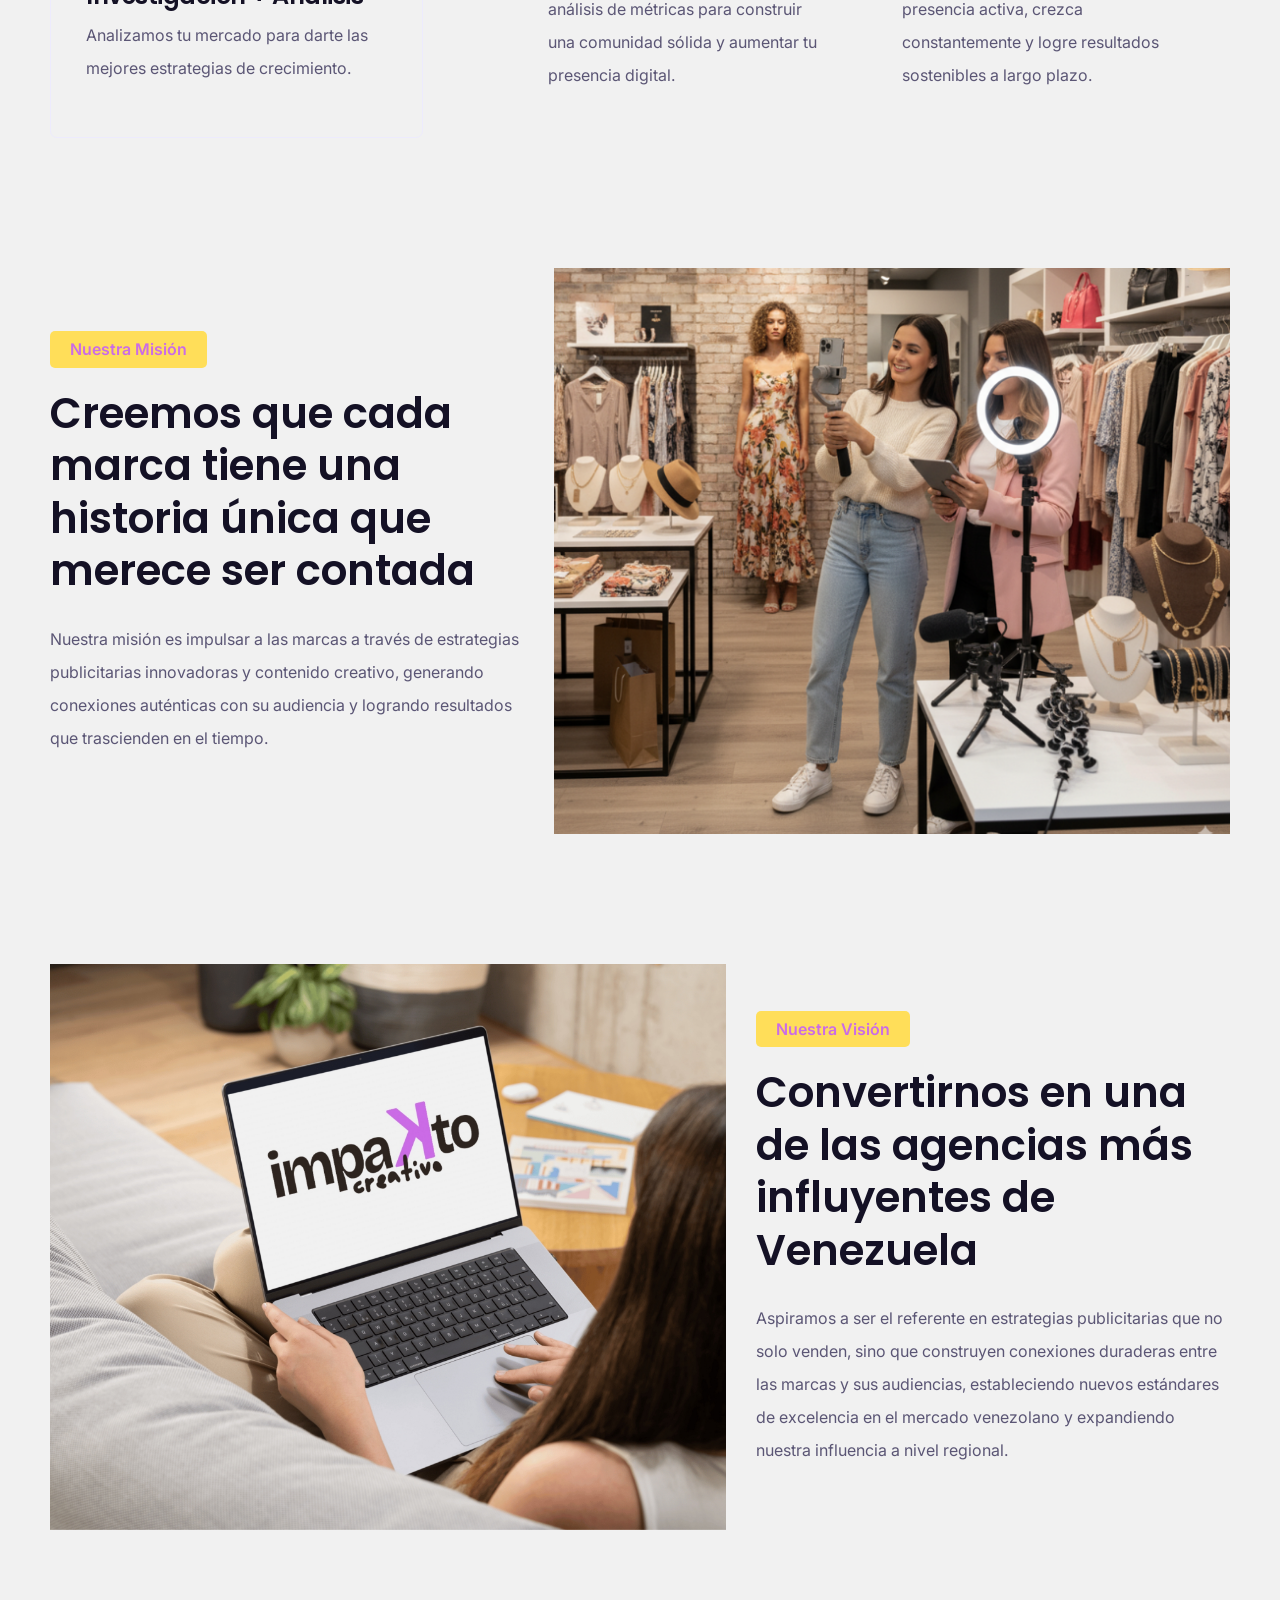
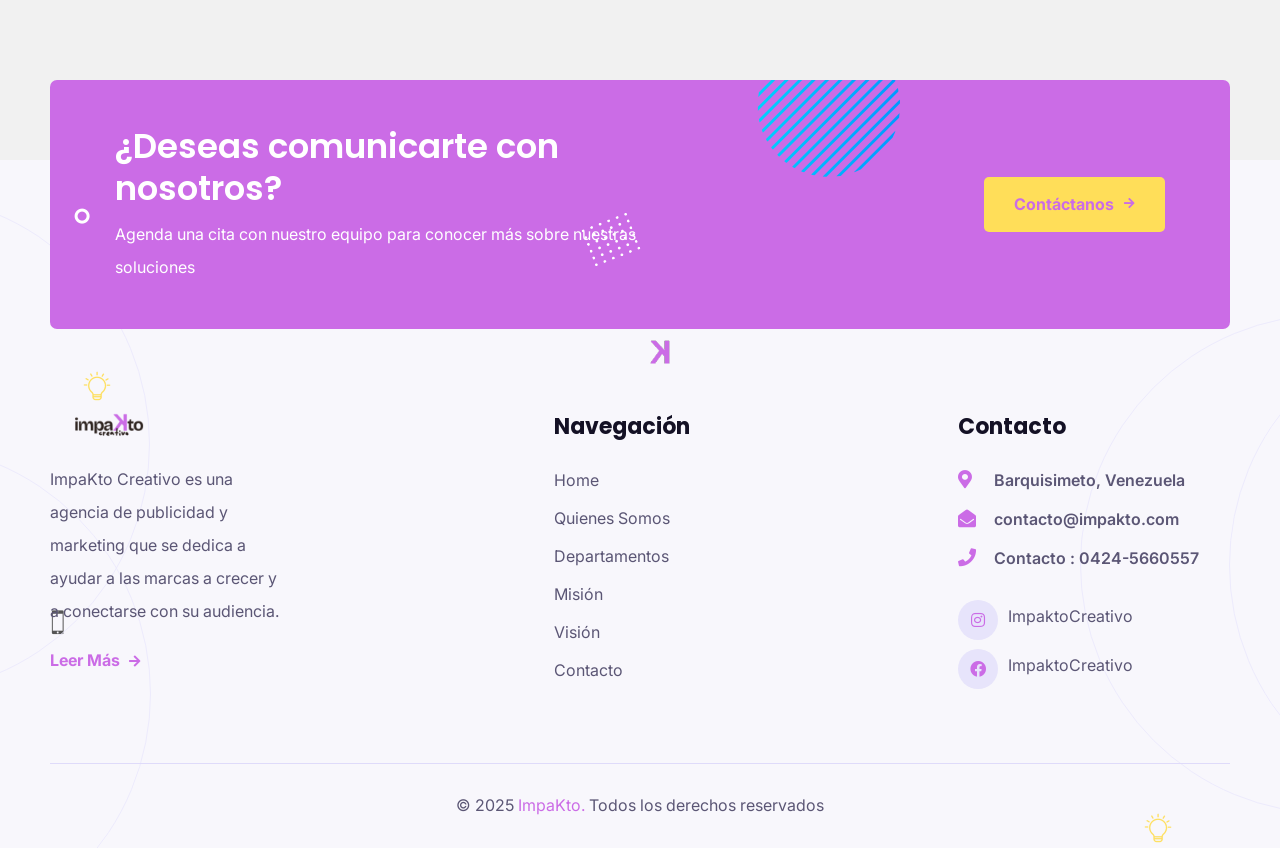
==== commit 8f79da4d: "fix" ====
--- a/index.html
+++ b/index.html
@@ -336,7 +336,7 @@
                                                     <span class="number">04</span>
                                                     <i class="fas fa-check"></i>
                                                     <h4>Contenido para Redes Sociales</h4>
-                                                    <p>Creamos contenido estratégico y creativo para redes sociales que se adapta perfectamente a tu marca y audiencia, optimizando cada formato desde posts hasta stories y reels para maximizar el alcance y engagement.</p>
+                                                    <p>Creamos contenido estratégico y creativo para redes sociales que se adapta perfectamente a tu marca y audiencia, incluyendo contenido orgánico, posts promocionales, stories y reels, optimizando cada formato para maximizar el alcance y engagement de tu comunidad.</p>
                                     </div>
                                 </div>
                             </div>
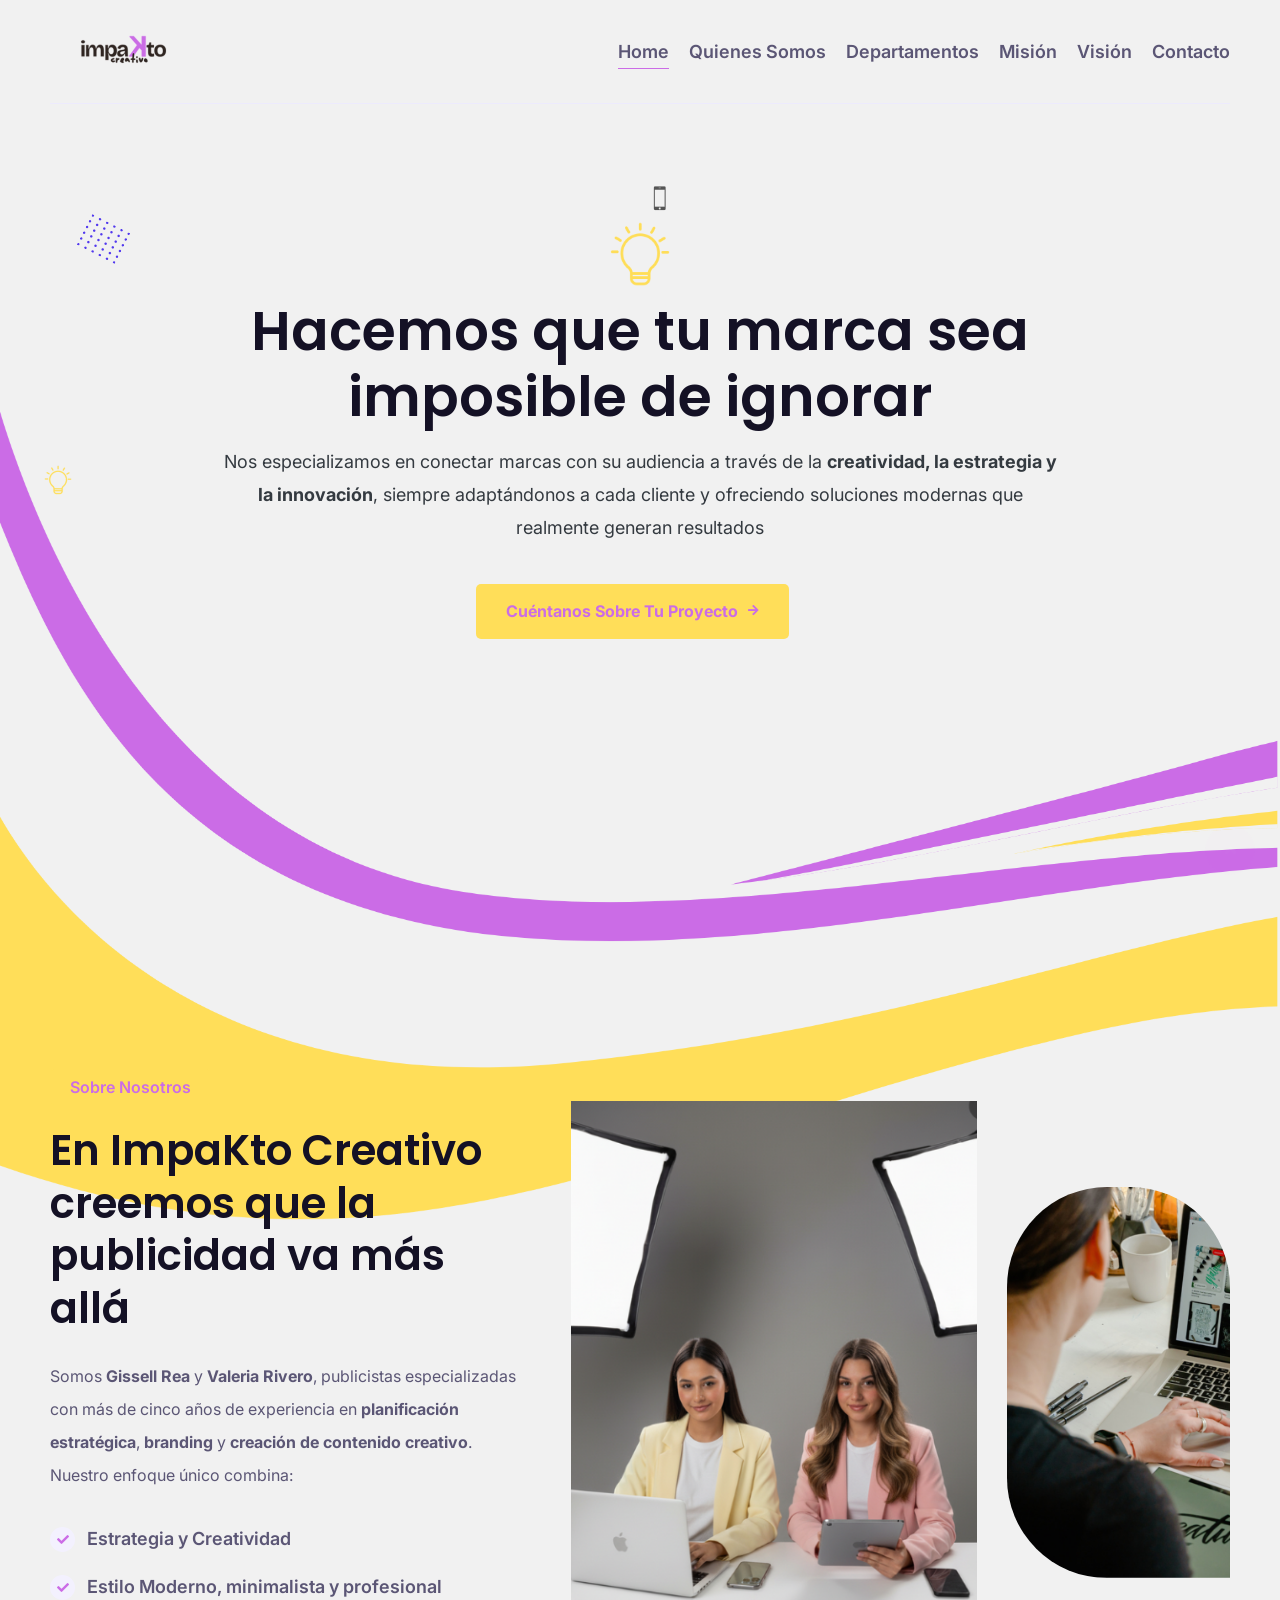
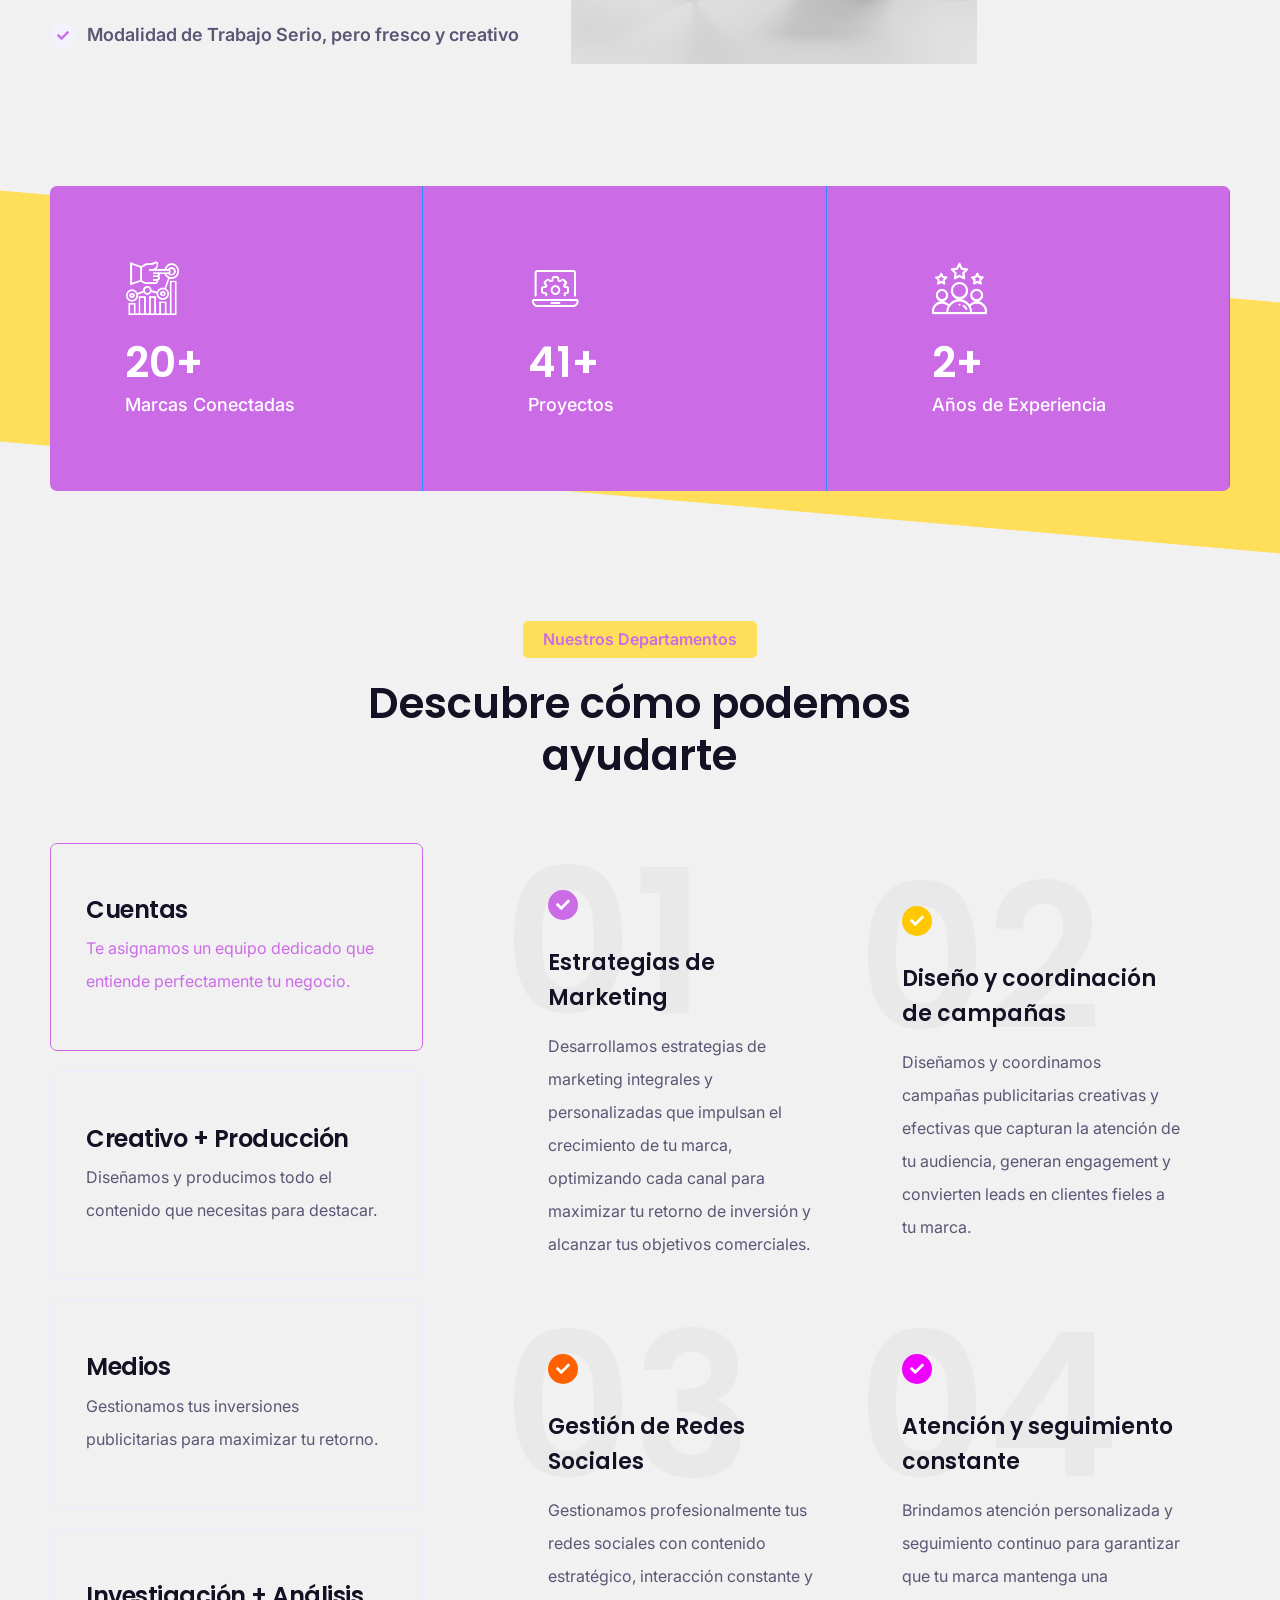
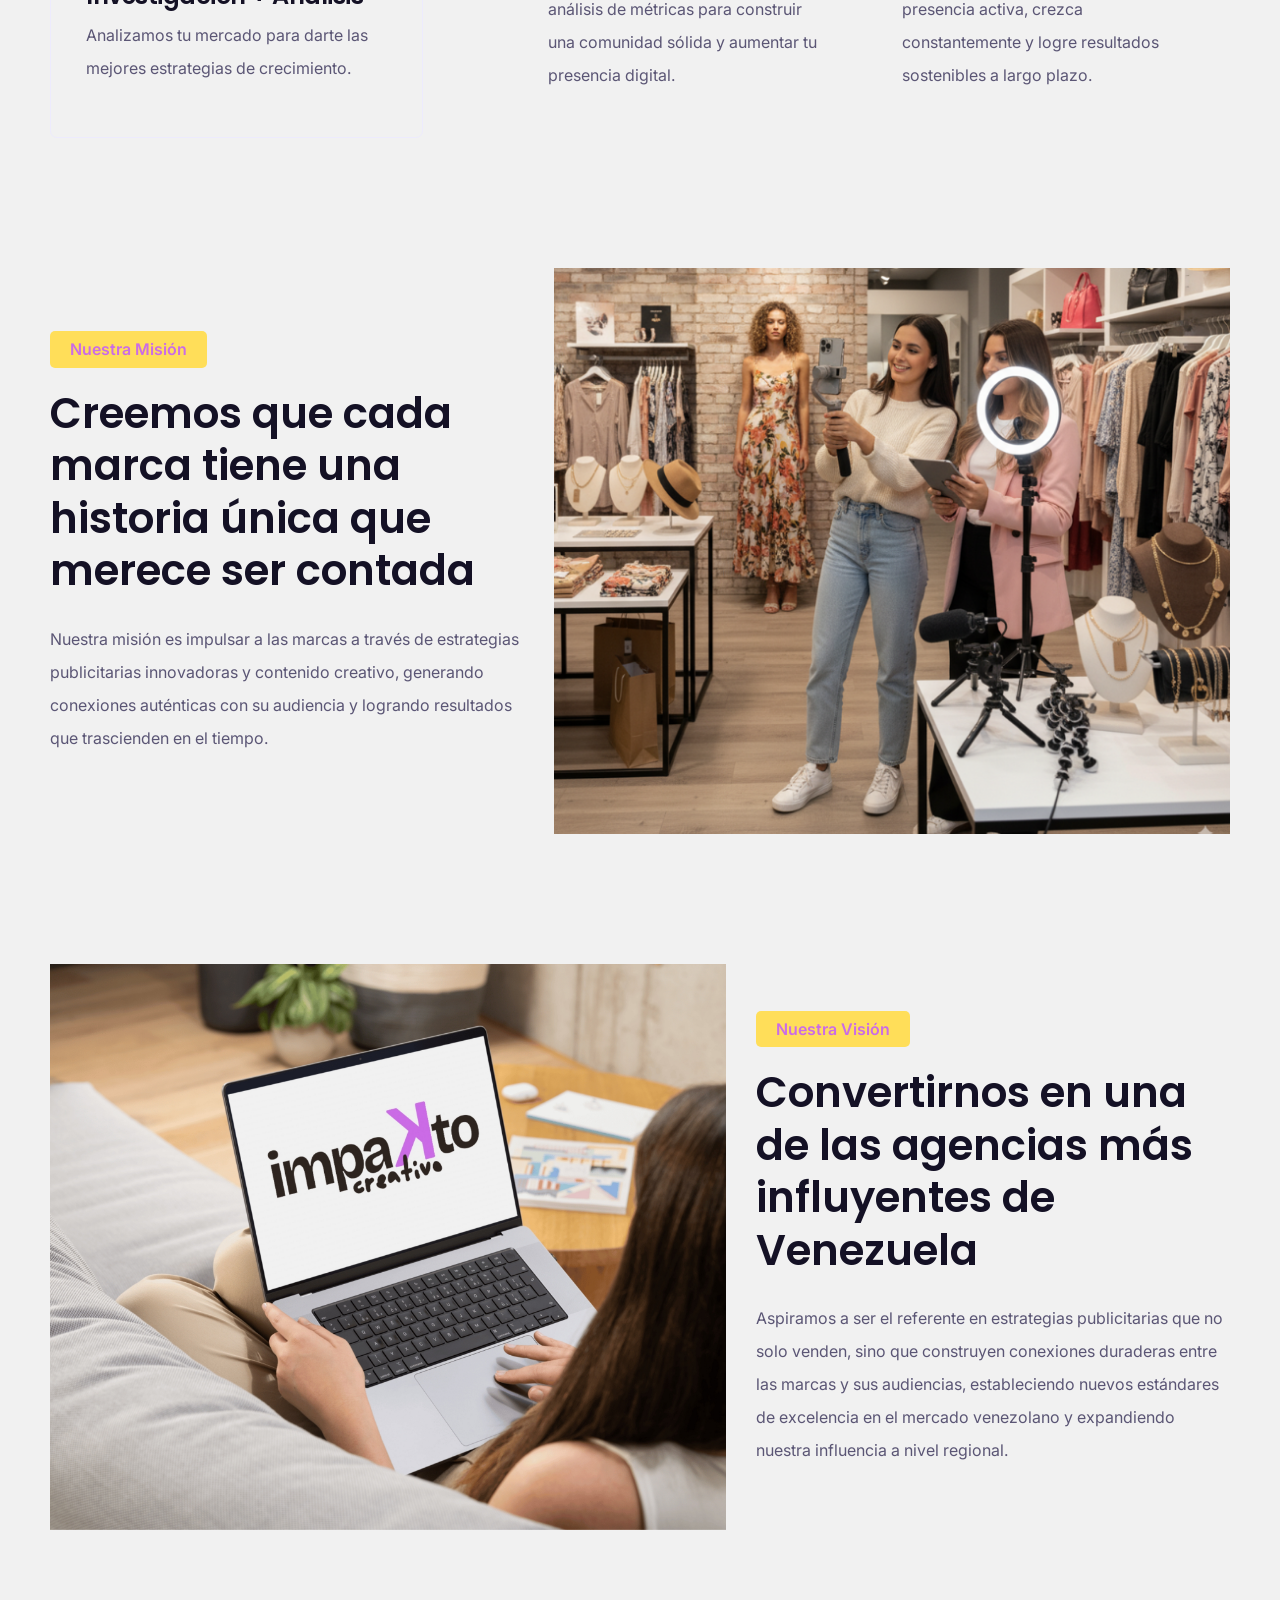
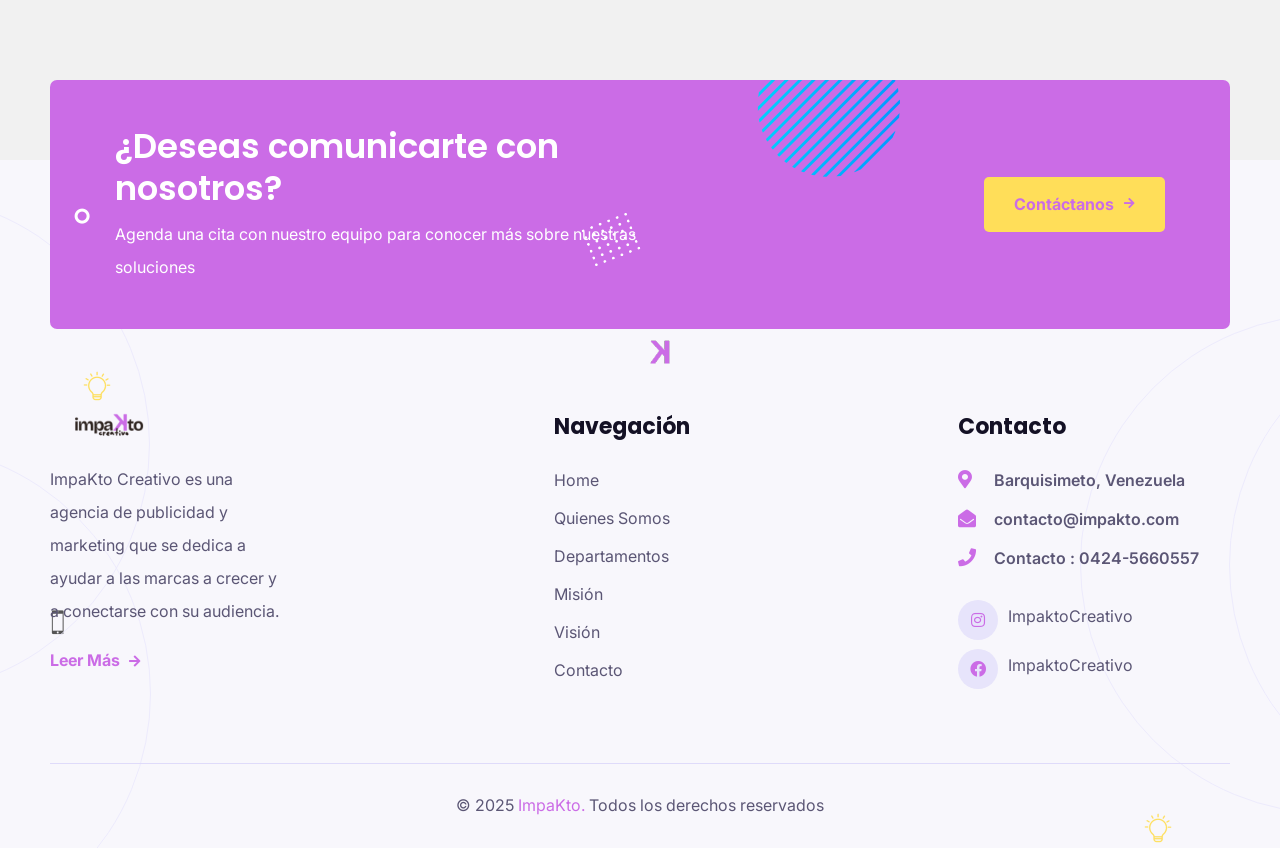
==== commit 50ddc0cd: "fix" ====
--- a/index.html
+++ b/index.html
@@ -87,7 +87,7 @@
                             <!-- Main Menu -->
                             <nav class="main-menu navbar-expand-lg">
                                 <div class="navbar-header">
-                                    <div class="logo-mobile"><a href="index.html"><img src="assets/images/logos/logo.png" alt="Logo"></a></div>
+                                    <div class="logo-mobile"><a href="index.html"><img src="assets/images/custom/logo2.png" alt="Logo"></a></div>
                                     <!-- Toggle Button -->
                                     <button type="button" class="navbar-toggle" data-toggle="collapse" data-target=".navbar-collapse" aria-controls="main-menu">
                                         <span class="icon-bar"></span>
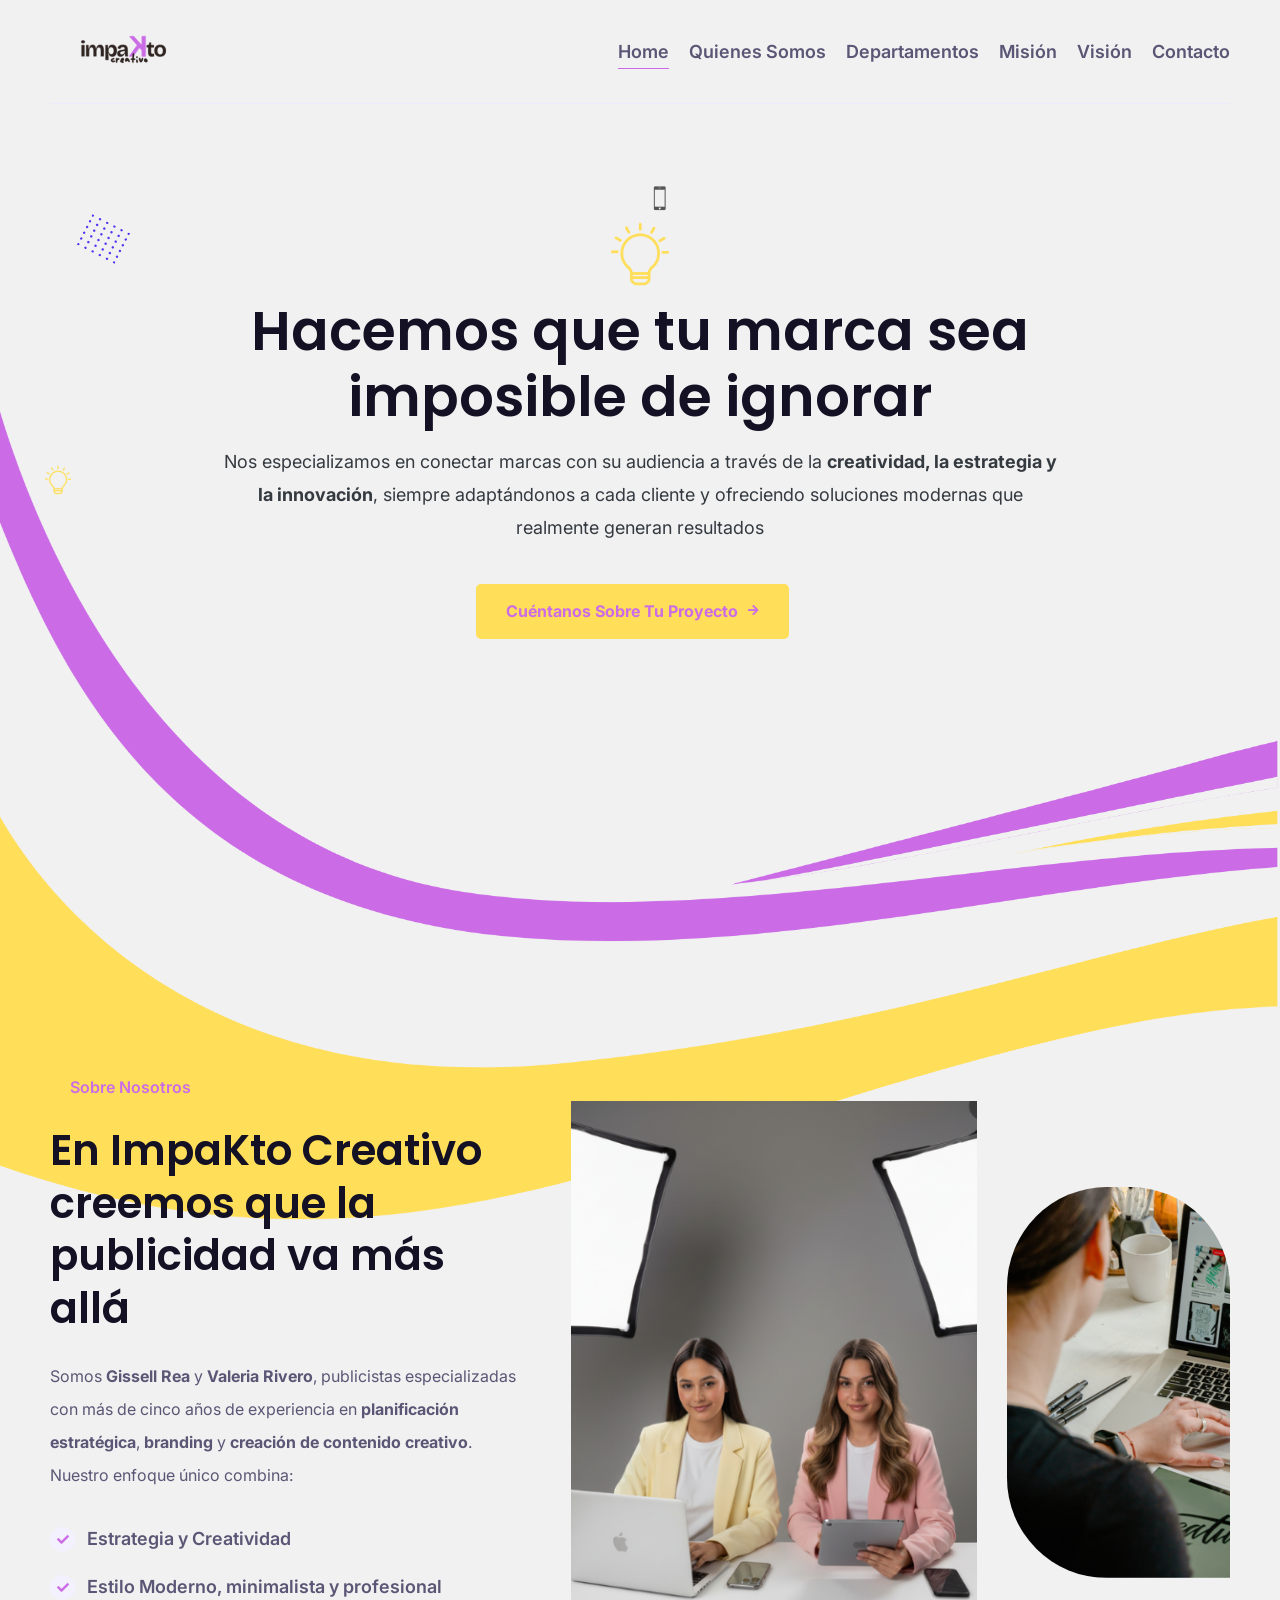
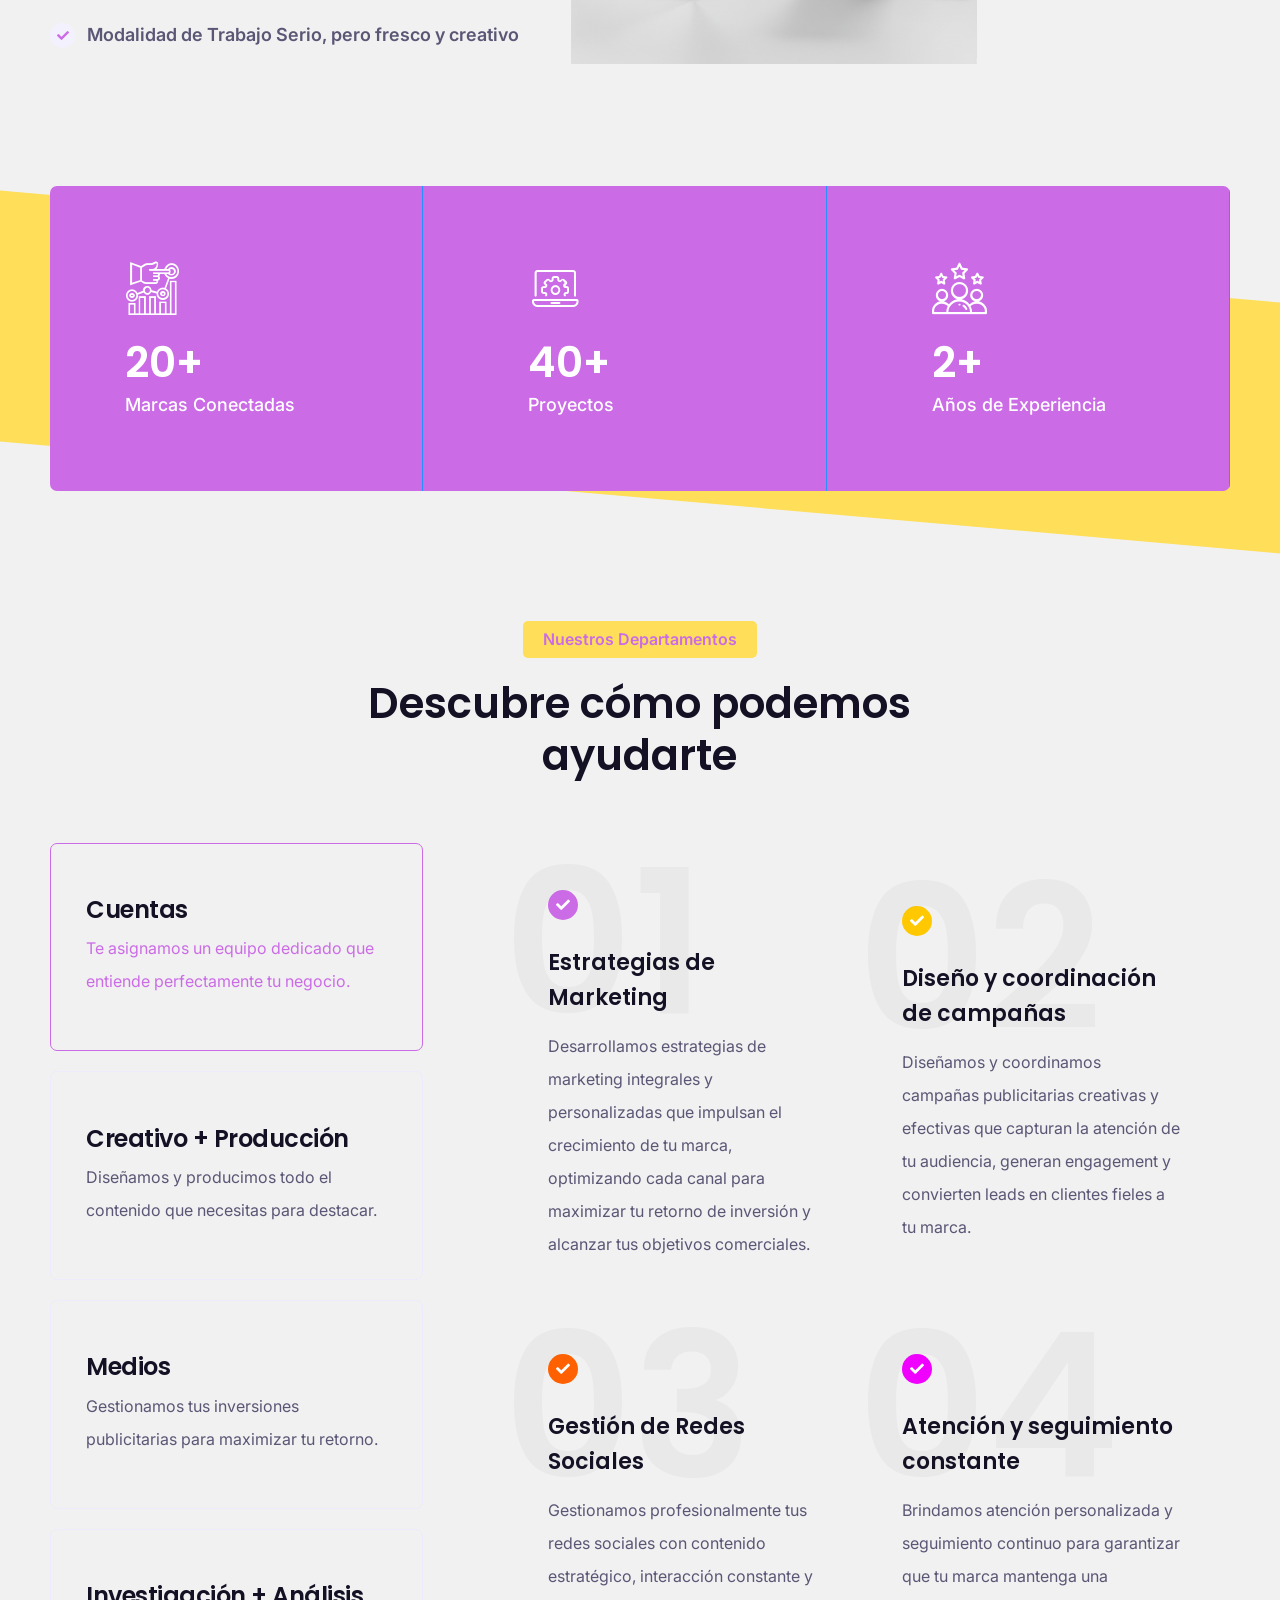
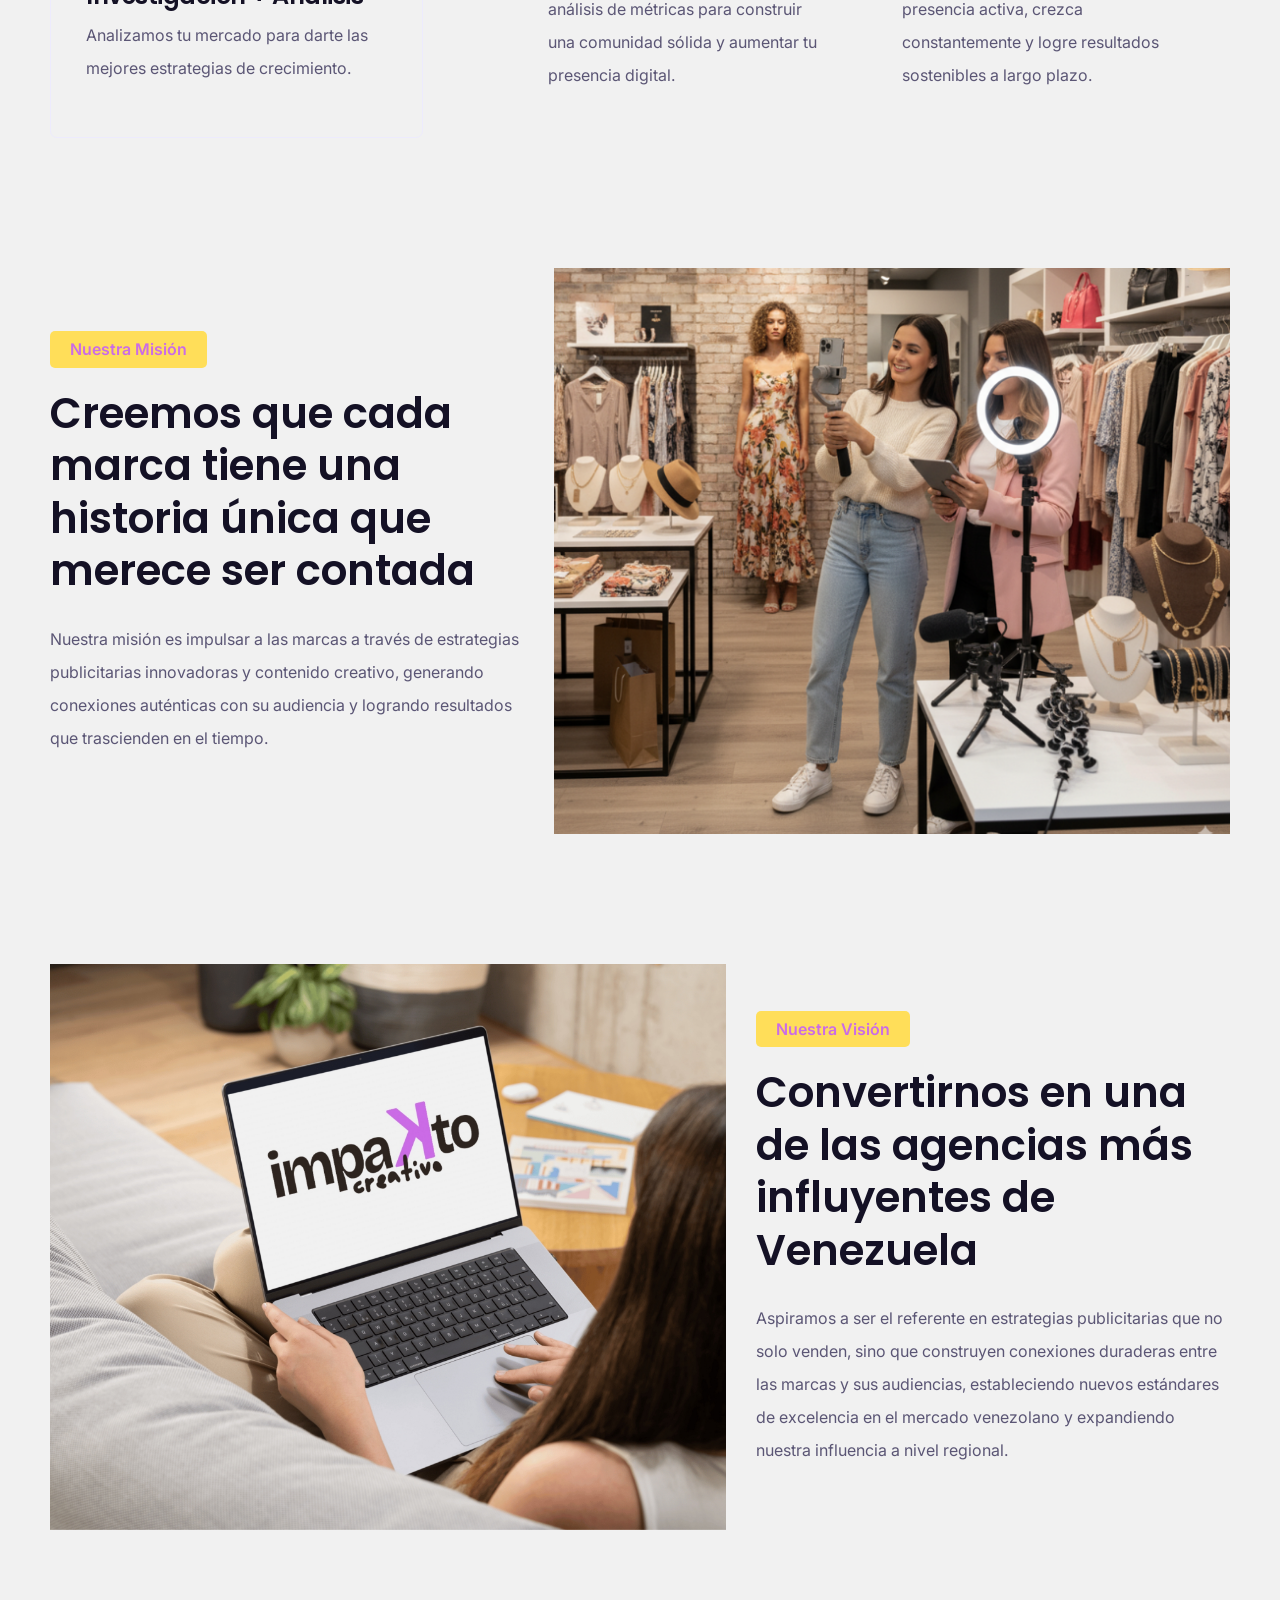
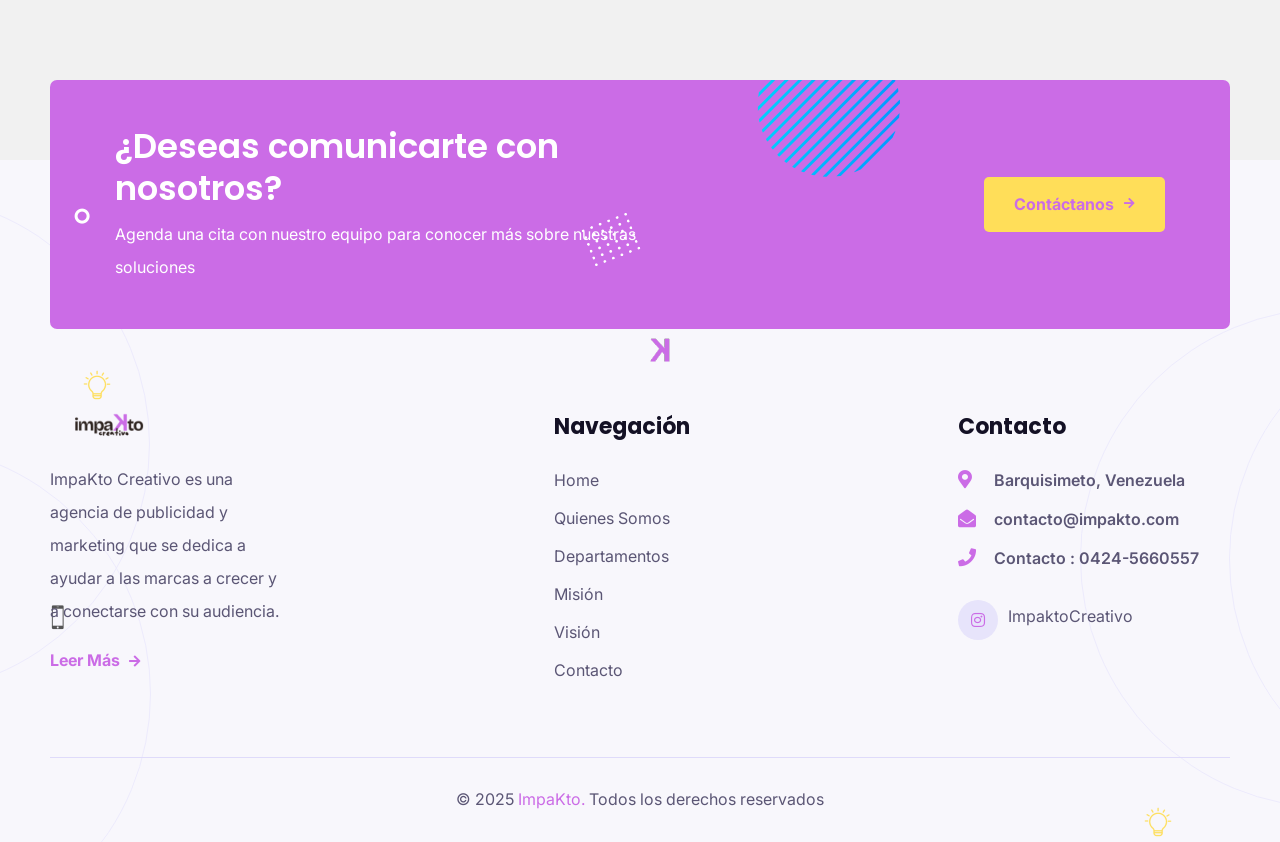
==== commit 92e0e101: "fix" ====
--- a/index.html
+++ b/index.html
@@ -531,11 +531,6 @@
                                 <a href="javascript:void(0)"><i class="fab fa-instagram"></i></a>
                                 <p style="display: inline-block;">ImpaktoCreativo</p>
                             </div>
-
-                            <div class="social-style-one">
-                                <a href="javascript:void(0)"><i class="fab fa-facebook"></i></a>
-                                <p style="display: inline-block;">ImpaktoCreativo</p>
-                            </div>
                         </div>
                     </div>
                 </div>
